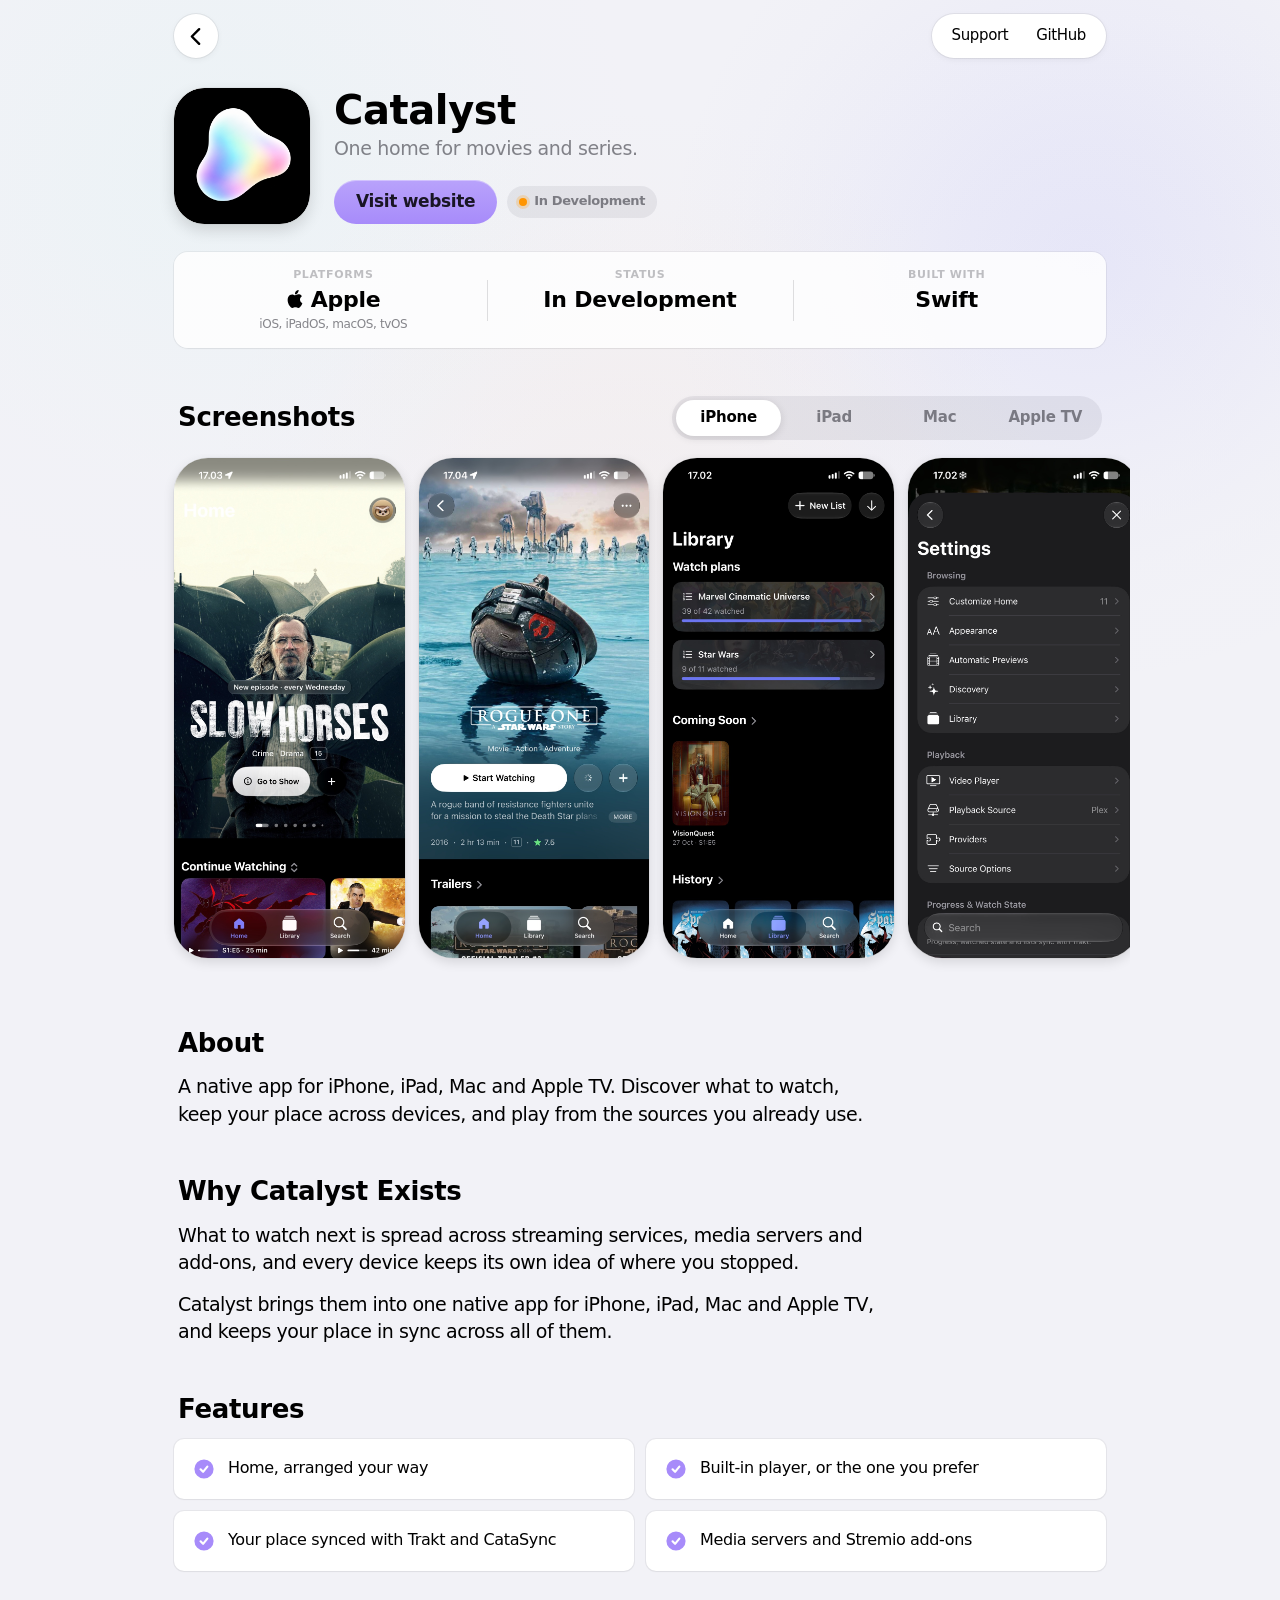
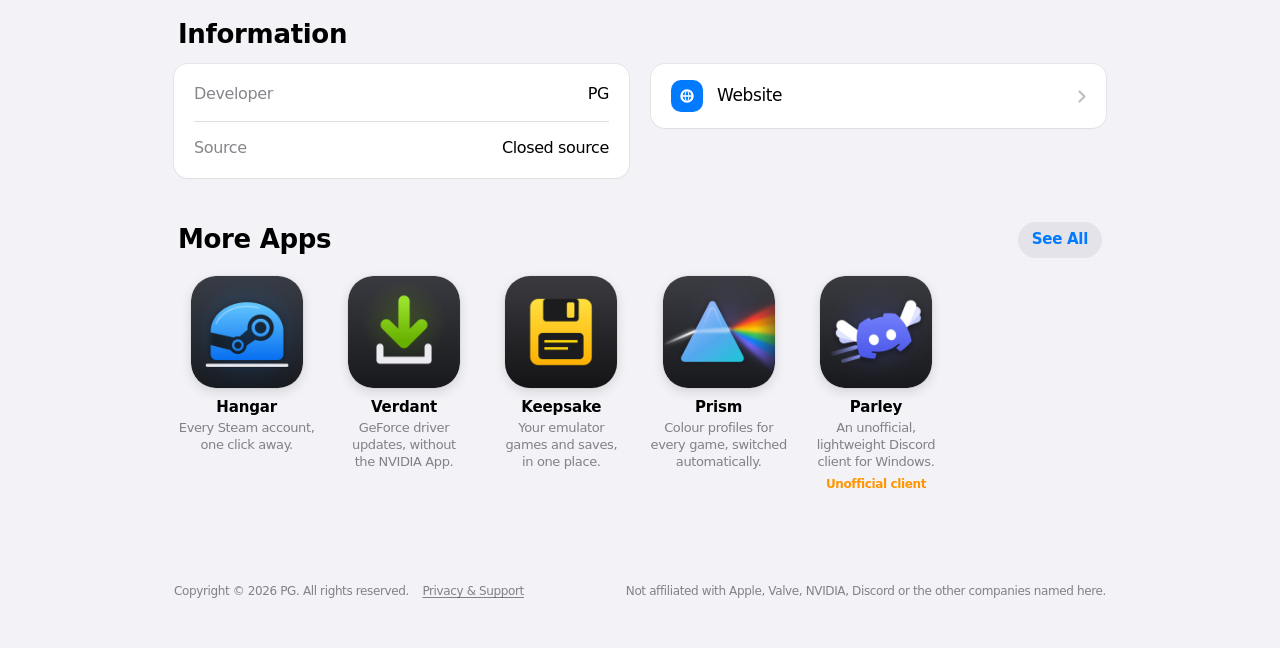
==== catalyst/index.html @ 728e0674 "Build pages" ====
<!doctype html>
<html lang="en">
<head>
  <meta charset="utf-8">
  <meta name="viewport" content="width=device-width, initial-scale=1, viewport-fit=cover">
  <title>Catalyst — One home for movies and series</title>
  <meta name="description" content="A native app for iPhone, iPad, Mac and Apple TV. Discover what to watch, keep your place across devices, and play from the sources you already use.">
  <link rel="canonical" href="https://lilpatter.github.io/catalyst/">
  <meta property="og:type" content="website">
  <meta property="og:site_name" content="PG">
  <meta property="og:title" content="Catalyst — One home for movies and series">
  <meta property="og:description" content="A native app for iPhone, iPad, Mac and Apple TV. Discover what to watch, keep your place across devices, and play from the sources you already use.">
  <meta property="og:image" content="https://lilpatter.github.io/assets/og/catalyst.png">
  <meta property="og:image:width" content="1200">
  <meta property="og:image:height" content="630">
  <meta property="og:image:alt" content="Catalyst — One home for movies and series">
  <meta property="og:url" content="https://lilpatter.github.io/catalyst/">
  <meta name="twitter:card" content="summary_large_image">
  <script type="application/ld+json">{"@context":"https://schema.org","@type":"SoftwareApplication","name":"Catalyst","description":"A native app for iPhone, iPad, Mac and Apple TV. Discover what to watch, keep your place across devices, and play from the sources you already use.","url":"https://lilpatter.github.io/catalyst/","image":"https://lilpatter.github.io/assets/icons/catalyst.png","operatingSystem":"iOS, iPadOS, macOS, tvOS","applicationCategory":"UtilitiesApplication","author":{"@type":"Person","name":"PG","url":"https://lilpatter.github.io"}}</script>
  <meta name="theme-color" content="#f2f2f7" media="(prefers-color-scheme: light)">
  <meta name="theme-color" content="#000000" media="(prefers-color-scheme: dark)">
  <link rel="icon" href="/assets/icons/catalyst.png">
  <link rel="apple-touch-icon" href="/assets/icons/catalyst.png">
  <link rel="stylesheet" href="/styles.css?v=ba872f7908">
  <script src="/app.js?v=3850e946c0" defer></script>
</head>
<body>
  <header class="bar" id="bar">
    <div class="wrap bar-inner">
      <a class="circle glass" href="/" aria-label="Back to Apps"><svg viewBox="0 0 12 20" aria-hidden="true"><path d="M10 2 2 10l8 8"/></svg></a>
      <span class="bar-title glass" aria-hidden="true">
        <img class="app-icon" src="/assets/icons/catalyst.png" alt="" width="32" height="32">Catalyst
      </span>
      <nav class="bar-links glass" aria-label="Sections">
        <a href="/privacy/#support">Support</a>
        <a href="https://github.com/lilpatter">GitHub</a>
      </nav>
    </div>
  </header>
  <main id="top">
    <div class="wash" style="--art:url('/assets/icons/catalyst.png')" aria-hidden="true"><i></i><i></i><i></i></div>
    <article class="wrap app-page" aria-labelledby="app-title" style="--accent:#a78bfa; --on-accent:rgba(0, 0, 0, 0.86)">
      <header class="app-hero">
        <div class="tilt" data-tilt>
          <div class="tilt-inner">
            <img class="app-icon" src="/assets/icons/catalyst.png" alt="Catalyst app icon" width="128" height="128">
            <span class="glare" aria-hidden="true"></span>
          </div>
        </div>
        <div>
          <h1 class="app-name" id="app-title" tabindex="-1">Catalyst</h1>
          <p class="app-subtitle">One home for movies and series.</p>
          <div class="header-actions">
            <a class="btn btn-filled" href="https://catalystapp.pages.dev/">Visit website</a>
            <span class="status" data-status="in-development">In Development</span>
          </div>
          
        </div>
      </header>

      <div class="facts">
        <div class="fact"><div class="fact-label">Platforms</div><div class="fact-value"><svg class="platform-glyph" viewBox="0 0 24 24" aria-hidden="true"><path d="M12.15 6.9c-.95 0-2.42-1.08-3.96-1.04-2.04.03-3.91 1.18-4.96 3.01-2.12 3.68-.55 9.1 1.52 12.09 1.01 1.45 2.21 3.09 3.79 3.04 1.52-.07 2.09-.99 3.94-.99 1.83 0 2.35.99 3.96.95 1.64-.03 2.68-1.48 3.68-2.95 1.16-1.69 1.64-3.33 1.66-3.42-.04-.01-3.18-1.22-3.22-4.86-.03-3.04 2.48-4.49 2.6-4.56-1.43-2.09-3.62-2.32-4.39-2.38-2-.16-3.68 1.09-4.62 1.09Zm3.38-3.07c.84-1.01 1.4-2.43 1.25-3.83-1.21.05-2.66.81-3.53 1.82-.78.9-1.45 2.34-1.27 3.71 1.34.1 2.71-.69 3.55-1.7"/></svg>Apple</div><div class="fact-note">iOS, iPadOS, macOS, tvOS</div></div>
        <div class="fact"><div class="fact-label">Status</div><div class="fact-value">In Development</div></div><div class="fact"><div class="fact-label">Built With</div><div class="fact-value">Swift</div></div>
      </div>

      <section class="app-section" aria-labelledby="shots-title">
        <div class="section-head">
          <h2 class="title-2" id="shots-title">Screenshots</h2>
          <div class="segmented device-tabs" role="tablist" aria-label="Device">
          <span class="segmented-thumb" style="width:calc((100% - 8px) / 4)"></span>
          <button type="button" role="tab" id="tab-iphone" aria-controls="shots-iphone" aria-selected="true" aria-checked="true">iPhone</button>
          <button type="button" role="tab" id="tab-ipad" aria-controls="shots-ipad" aria-selected="false" aria-checked="false">iPad</button>
          <button type="button" role="tab" id="tab-mac" aria-controls="shots-mac" aria-selected="false" aria-checked="false">Mac</button>
          <button type="button" role="tab" id="tab-apple-tv" aria-controls="shots-apple-tv" aria-selected="false" aria-checked="false">Apple TV</button>
        </div>
        </div>
        
        <div class="shot-row" id="shots-iphone" data-device="iphone" role="tabpanel" aria-labelledby="tab-iphone"  tabindex="0">
          <figure class="shot"><img src="/assets/screens/catalyst/iphone-home.jpg" alt="Home on iPhone with Slow Horses in the hero, a new-episode badge, Go to Show, and Continue Watching above the tab bar." loading="lazy" decoding="async"></figure>
          <figure class="shot"><img src="/assets/screens/catalyst/iphone-detail.jpg" alt="The page for Rogue One: A Star Wars Story on iPhone, with Start Watching, genres, synopsis, runtime, rating and trailers." loading="lazy" decoding="async"></figure>
          <figure class="shot"><img src="/assets/screens/catalyst/iphone-library.jpg" alt="The Library on iPhone: watch plans for the Marvel Cinematic Universe and Star Wars, Coming Soon and History." loading="lazy" decoding="async"></figure>
          <figure class="shot"><img src="/assets/screens/catalyst/iphone-settings.jpg" alt="Settings on iPhone: Customize Home, Appearance, Automatic Previews, Discovery and Library, Video Player, Playback Source and Providers." loading="lazy" decoding="async"></figure>
        </div>
        <div class="shot-row" id="shots-ipad" data-device="ipad" role="tabpanel" aria-labelledby="tab-ipad" hidden tabindex="0">
          <figure class="shot"><img src="/assets/screens/catalyst/ipad-home.jpg" alt="Catalyst on iPad showing Nosferatu (1922), with the profile in the native sidebar and shelves of classic films." loading="lazy" decoding="async"></figure>
          <figure class="shot"><img src="/assets/screens/catalyst/ipad-caligari.jpg" alt="Catalyst on iPad showing The Cabinet of Dr. Caligari (1920), with synopsis, playback controls, details and recommendations." loading="lazy" decoding="async"></figure>
        </div>
        <div class="shot-row" id="shots-mac" data-device="mac" role="tabpanel" aria-labelledby="tab-mac" hidden tabindex="0">
          <figure class="shot"><img src="/assets/screens/catalyst/mac-home.jpg" alt="Home on Mac with Slow Horses in the hero, the sidebar with Downloads, Watch plans, Movies, TV Shows and custom lists." loading="lazy" decoding="async"></figure>
          <figure class="shot"><img src="/assets/screens/catalyst/mac-detail.jpg" alt="The page for Project Hail Mary on Mac, with Rewatch, download and watched buttons, the cast, and a rating prompt." loading="lazy" decoding="async"></figure>
          <figure class="shot"><img src="/assets/screens/catalyst/mac-year.jpg" alt="Your year in film on Mac: hours watched, films, viewings, repeat viewings and TV episodes, with a month-by-month chart." loading="lazy" decoding="async"></figure>
        </div>
        <div class="shot-row" id="shots-apple-tv" data-device="apple-tv" role="tabpanel" aria-labelledby="tab-apple-tv" hidden tabindex="0">
          <figure class="shot"><img src="/assets/screens/catalyst/tv-home.jpg" alt="Home on Apple TV, scrolled to Continue Watching with resume progress, above the Streaming Services row." loading="lazy" decoding="async"></figure>
          <figure class="shot"><img src="/assets/screens/catalyst/tv-detail.jpg" alt="The page for Sinners (2025) on Apple TV, with genres, synopsis, runtime, rating, cast and a Start Watching button." loading="lazy" decoding="async"></figure>
          <figure class="shot"><img src="/assets/screens/catalyst/tv-library.jpg" alt="The Library on Apple TV: Marvel Cinematic Universe and Star Wars watch plans, Coming Soon and History." loading="lazy" decoding="async"></figure>
        </div>
        
      </section>

      <section class="app-section" aria-labelledby="about-title">
        <h2 class="title-2" id="about-title">About</h2>
        <p class="app-desc">A native app for iPhone, iPad, Mac and Apple TV. Discover what to watch, keep your place across devices, and play from the sources you already use.</p>
      </section>

      <section class="app-section" aria-labelledby="story-title">
        <h2 class="title-2" id="story-title">Why Catalyst Exists</h2>
        <p class="app-desc">What to watch next is spread across streaming services, media servers and add-ons, and every device keeps its own idea of where you stopped.</p>
        <p class="app-desc app-story">Catalyst brings them into one native app for iPhone, iPad, Mac and Apple TV, and keeps your place in sync across all of them.</p>
      </section>

      <section class="app-section" aria-labelledby="features-title">
        <h2 class="title-2" id="features-title">Features</h2>
        <ul class="feature-grid">
          <li class="feature">
            <svg class="check" viewBox="0 0 20 20" aria-hidden="true"><path d="M10 2a8 8 0 1 1 0 16 8 8 0 0 1 0-16Zm3.4 5.3a.9.9 0 0 0-1.3.1L9.2 11 7.8 9.6a.9.9 0 1 0-1.3 1.3l2.1 2.1a.9.9 0 0 0 1.3-.1l3.6-4.4a.9.9 0 0 0-.1-1.2Z"/></svg>
            <span>Home, arranged your way</span>
          </li>
          <li class="feature">
            <svg class="check" viewBox="0 0 20 20" aria-hidden="true"><path d="M10 2a8 8 0 1 1 0 16 8 8 0 0 1 0-16Zm3.4 5.3a.9.9 0 0 0-1.3.1L9.2 11 7.8 9.6a.9.9 0 1 0-1.3 1.3l2.1 2.1a.9.9 0 0 0 1.3-.1l3.6-4.4a.9.9 0 0 0-.1-1.2Z"/></svg>
            <span>Built-in player, or the one you prefer</span>
          </li>
          <li class="feature">
            <svg class="check" viewBox="0 0 20 20" aria-hidden="true"><path d="M10 2a8 8 0 1 1 0 16 8 8 0 0 1 0-16Zm3.4 5.3a.9.9 0 0 0-1.3.1L9.2 11 7.8 9.6a.9.9 0 1 0-1.3 1.3l2.1 2.1a.9.9 0 0 0 1.3-.1l3.6-4.4a.9.9 0 0 0-.1-1.2Z"/></svg>
            <span>Your place synced with Trakt and CataSync</span>
          </li>
          <li class="feature">
            <svg class="check" viewBox="0 0 20 20" aria-hidden="true"><path d="M10 2a8 8 0 1 1 0 16 8 8 0 0 1 0-16Zm3.4 5.3a.9.9 0 0 0-1.3.1L9.2 11 7.8 9.6a.9.9 0 1 0-1.3 1.3l2.1 2.1a.9.9 0 0 0 1.3-.1l3.6-4.4a.9.9 0 0 0-.1-1.2Z"/></svg>
            <span>Media servers and Stremio add-ons</span>
          </li>
        </ul>
      </section>

      <section class="app-section" aria-labelledby="info-title">
        <h2 class="title-2" id="info-title">Information</h2>
        <div class="info-columns">
          <div class="list">
          <div class="row info-row"><span class="row-body">Developer</span><span class="row-detail">PG</span></div>
          <div class="row info-row"><span class="row-body">Source</span><span class="row-detail">Closed source</span></div>
          </div>
          <div>
            <div class="list">
            <a class="row has-glyph" href="https://catalystapp.pages.dev/">
            <span class="glyph" style="--tint:var(--blue)"><svg viewBox="0 0 20 20" aria-hidden="true"><path d="M10 2.5a7.5 7.5 0 1 0 0 15 7.5 7.5 0 0 0 0-15Zm4.9 6.7h-2.3a12 12 0 0 0-1-4.4 5.9 5.9 0 0 1 3.3 4.4ZM10 4.2c.6.8 1.3 2.5 1.5 5H8.5c.2-2.5.9-4.2 1.5-5ZM8.4 4.8a12 12 0 0 0-1 4.4H5.1a5.9 5.9 0 0 1 3.3-4.4ZM5.1 10.8h2.3c.1 1.7.5 3.2 1 4.4a5.9 5.9 0 0 1-3.3-4.4Zm4.9 5c-.6-.8-1.3-2.5-1.5-5h3c-.2 2.5-.9 4.2-1.5 5Zm1.6-.6c.5-1.2.9-2.7 1-4.4h2.3a5.9 5.9 0 0 1-3.3 4.4Z"/></svg></span>
            <span class="row-body row-title">Website</span>
            <span class="row-detail"></span>
            <svg class="chevron" viewBox="0 0 8 13" aria-hidden="true"><path d="M1.5 1.5 6.5 6.5 1.5 11.5"/></svg>
          </a>
            </div>
            
          </div>
        </div>
      </section>
    </article>

    <section class="section wrap" aria-labelledby="more-title">
      <div class="section-head">
        <h2 class="title-2" id="more-title">More Apps</h2>
        <a class="btn btn-plain" href="/">See All</a>
      </div>
      <ul class="app-grid">
        <li data-families="Windows">
          <a class="app-tile" href="/hangar/">
            <img class="app-icon" src="/assets/icons/hangar.png" alt="" width="112" height="112">
            <h3 class="tile-name">Hangar</h3>
            <span class="tile-tagline">Every Steam account, one click away.</span>
          </a>
        </li>
        <li data-families="Windows">
          <a class="app-tile" href="/verdant/">
            <img class="app-icon" src="/assets/icons/verdant.png" alt="" width="112" height="112">
            <h3 class="tile-name">Verdant</h3>
            <span class="tile-tagline">GeForce driver updates, without the NVIDIA App.</span>
          </a>
        </li>
        <li data-families="Windows">
          <a class="app-tile" href="/keepsake/">
            <img class="app-icon" src="/assets/icons/keepsake.png" alt="" width="112" height="112">
            <h3 class="tile-name">Keepsake</h3>
            <span class="tile-tagline">Your emulator games and saves, in one place.</span>
          </a>
        </li>
        <li data-families="Windows">
          <a class="app-tile" href="/prism/">
            <img class="app-icon" src="/assets/icons/prism.png" alt="" width="112" height="112">
            <h3 class="tile-name">Prism</h3>
            <span class="tile-tagline">Colour profiles for every game, switched automatically.</span>
          </a>
        </li>
        <li data-families="Windows">
          <a class="app-tile" href="/parley/">
            <img class="app-icon" src="/assets/icons/parley.png" alt="" width="112" height="112">
            <h3 class="tile-name">Parley</h3>
            <span class="tile-tagline">An unofficial, lightweight Discord client for Windows.</span><span class="tile-badge is-warn">Unofficial client</span>
          </a>
        </li>
      </ul>
    </section>
  </main>
  <dialog class="palette" id="palette" aria-label="Search">
    <div class="palette-field">
      <svg viewBox="0 0 20 20" aria-hidden="true"><path d="M8.5 3a5.5 5.5 0 0 1 4.4 8.8l3.6 3.7a.9.9 0 0 1-1.3 1.3l-3.7-3.6A5.5 5.5 0 1 1 8.5 3Zm0 1.8a3.7 3.7 0 1 0 0 7.4 3.7 3.7 0 0 0 0-7.4Z"/></svg>
      <input id="palette-input" type="search" placeholder="Search apps and actions" autocomplete="off" spellcheck="false" role="combobox" aria-expanded="true" aria-controls="palette-results">
      <kbd>esc</kbd>
    </div>
    <ul class="palette-results" id="palette-results" role="listbox"></ul>
  </dialog>
  <script type="application/json" id="apps-data">[{"id":"catalyst","name":"Catalyst","tagline":"One home for movies and series.","icon":"/assets/icons/catalyst.png","platforms":["iOS","iPadOS","macOS","tvOS"],"links":[{"label":"Visit website","url":"https://catalystapp.pages.dev/","kind":"website"}]},{"id":"hangar","name":"Hangar","tagline":"Every Steam account, one click away.","icon":"/assets/icons/hangar.png","platforms":["Windows"],"links":[{"label":"Download","url":"https://github.com/lilpatter/hangar/releases/latest","kind":"download"}]},{"id":"verdant","name":"Verdant","tagline":"GeForce driver updates, without the NVIDIA App.","icon":"/assets/icons/verdant.png","platforms":["Windows"],"links":[{"label":"Download","url":"https://github.com/lilpatter/verdant/releases/latest","kind":"download"}]},{"id":"keepsake","name":"Keepsake","tagline":"Your emulator games and saves, in one place.","icon":"/assets/icons/keepsake.png","platforms":["Windows"],"links":[{"label":"Download","url":"https://github.com/lilpatter/keepsake/releases/latest","kind":"download"}]},{"id":"prism","name":"Prism","tagline":"Colour profiles for every game, switched automatically.","icon":"/assets/icons/prism.png","platforms":["Windows"],"links":[{"label":"Download","url":"https://github.com/lilpatter/prism/releases/latest","kind":"download"}]},{"id":"parley","name":"Parley","tagline":"An unofficial, lightweight Discord client for Windows.","icon":"/assets/icons/parley.png","platforms":["Windows"],"links":[{"label":"Download","url":"https://github.com/lilpatter/parley/releases/latest","kind":"download"}]}]</script>
  <footer class="footer">
    <div class="wrap footer-inner">
      <span>Copyright © 2026 PG. All rights reserved. <a class="footer-link" href="/privacy/">Privacy &amp; Support</a></span>
      <span>Not affiliated with Apple, Valve, NVIDIA, Discord or the other companies named here.</span>
    </div>
  </footer>
</body>
</html>
---- styles.css ----
/* Takes its cues from Apple's platforms, to match the apps, but kept calm: solid surfaces,
   modest corners, hairline edges instead of soft shadows, and a still tint from the content.
   System colours, SF type scale and 44pt touch targets from the Human Interface Guidelines. */
:root {
  --bg: #f2f2f7;
  --cell: #ffffff;
  --cell-pressed: #ececf1;
  --label: #000000;
  --label-2: rgba(60, 60, 67, 0.62);
  --label-3: rgba(60, 60, 67, 0.32);
  --separator: rgba(60, 60, 67, 0.16);
  --fill: rgba(118, 118, 128, 0.12);
  --fill-2: rgba(120, 120, 128, 0.18);
  /* Glass: a translucent layer with a bright rim and soft depth */
  --glass-strong: rgba(255, 255, 255, 0.82);
  --glass-shadow: 0 0 0 1px rgba(0, 0, 0, 0.06), 0 2px 6px rgba(0, 0, 0, 0.05);
  --card-shadow: 0 0 0 1px rgba(0, 0, 0, 0.05), 0 1px 2px rgba(0, 0, 0, 0.04);
  --wash-opacity: 0.2;
  --blue: #007aff;
  --green: #34c759;
  --orange: #ff9500;
  --icon-border: rgba(0, 0, 0, 0.08);
  --font: -apple-system, BlinkMacSystemFont, "SF Pro Text", "SF Pro", system-ui, "Segoe UI Variable Text", "Segoe UI", "Helvetica Neue", Helvetica, Arial, sans-serif;
  --font-display: -apple-system, BlinkMacSystemFont, "SF Pro Display", "SF Pro", system-ui, "Segoe UI Variable Display", "Segoe UI", "Helvetica Neue", Helvetica, Arial, sans-serif;
  --content: 980px;
  --gutter: 24px;
  --r-card: 14px;       /* outer containers */
  --r-inner: 10px;      /* things nested inside a card */
  --ease: cubic-bezier(0.32, 0.72, 0, 1);
  --spring: cubic-bezier(0.34, 1.4, 0.64, 1);
  color-scheme: light;
}
@media (prefers-color-scheme: dark) {
  :root:not([data-theme="light"]) {
    --bg: #000000;
    --cell: #1c1c1e;
    --cell-pressed: #2c2c2e;
    --label: #ffffff;
    --label-2: rgba(235, 235, 245, 0.62);
    --label-3: rgba(235, 235, 245, 0.32);
    --separator: rgba(84, 84, 88, 0.5);
    --fill: rgba(118, 118, 128, 0.24);
    --fill-2: rgba(120, 120, 128, 0.34);
    --glass-strong: rgba(52, 52, 56, 0.78);
    --glass-shadow: 0 0 0 1px rgba(255, 255, 255, 0.08), 0 2px 8px rgba(0, 0, 0, 0.4);
    --card-shadow: 0 0 0 1px rgba(255, 255, 255, 0.06);
    --wash-opacity: 0.18;
    --blue: #0a84ff;
    --green: #30d158;
    --orange: #ff9f0a;
    --icon-border: rgba(255, 255, 255, 0.12);
    color-scheme: dark;
  }
}
:root[data-theme="dark"] {
  --bg: #000000;
  --cell: #1c1c1e;
  --cell-pressed: #2c2c2e;
  --label: #ffffff;
  --label-2: rgba(235, 235, 245, 0.62);
  --label-3: rgba(235, 235, 245, 0.32);
  --separator: rgba(84, 84, 88, 0.5);
  --fill: rgba(118, 118, 128, 0.24);
  --fill-2: rgba(120, 120, 128, 0.34);
  --glass-strong: rgba(52, 52, 56, 0.78);
  --glass-shadow: 0 0 0 1px rgba(255, 255, 255, 0.08), 0 2px 8px rgba(0, 0, 0, 0.4);
  --card-shadow: 0 0 0 1px rgba(255, 255, 255, 0.06);
  --wash-opacity: 0.18;
  --blue: #0a84ff;
  --green: #30d158;
  --orange: #ff9f0a;
  --icon-border: rgba(255, 255, 255, 0.12);
  color-scheme: dark;
}
@media (max-width: 600px) { :root { --gutter: 16px; --r-card: 12px; --r-inner: 9px; } }

*, ::before, ::after { box-sizing: border-box; }
html { -webkit-text-size-adjust: 100%; text-size-adjust: 100%; scroll-behavior: smooth; scroll-padding-top: 80px; }
body {
  margin: 0;
  background: var(--bg);
  color: var(--label);
  font-family: var(--font);
  font-size: 17px;
  line-height: 1.29;
  letter-spacing: -0.022em;
  -webkit-font-smoothing: antialiased;
  overflow-x: hidden;
}
a { color: var(--blue); text-decoration: none; }
img { display: block; max-width: 100%; height: auto; }
h1, h2, h3 { margin: 0; text-wrap: balance; }
:focus-visible { outline: 3px solid color-mix(in srgb, var(--blue) 55%, transparent); outline-offset: 3px; border-radius: 999px; }
.wrap { max-width: var(--content); margin: 0 auto; padding-left: var(--gutter); padding-right: var(--gutter); }
main { position: relative; isolation: isolate; }

/* Colour wash behind the top of the page, taken from the avatar or the app icon. */
/* Three soft blobs in colours read from the image (see app.js), held still and kept faint:
   a tint at the top of the page, not a moving backdrop competing with the screenshots.
   Without JavaScript the blurred image is shown instead. */
.wash {
  position: absolute; z-index: -1; inset: -160px 0 auto; height: 1040px; overflow: hidden; pointer-events: none;
  contain: strict;
}
.wash::before {
  content: ""; position: absolute; inset: -25%;
  background: var(--art) center / cover no-repeat;
  filter: blur(100px) saturate(1.5);
  opacity: var(--wash-opacity);
}
.wash.is-ready::before { display: none; }
.wash::after {
  content: ""; position: absolute; inset: 0;
  background: linear-gradient(to bottom,
    transparent 0%,
    color-mix(in srgb, var(--bg) 8%, transparent) 30%,
    color-mix(in srgb, var(--bg) 30%, transparent) 46%,
    color-mix(in srgb, var(--bg) 58%, transparent) 60%,
    color-mix(in srgb, var(--bg) 82%, transparent) 74%,
    color-mix(in srgb, var(--bg) 95%, transparent) 86%,
    var(--bg) 96%);
}
.wash i {
  display: none; position: absolute; width: max(66%, 520px); aspect-ratio: 1; border-radius: 50%;
  background: radial-gradient(closest-side,
    var(--c) 0%, color-mix(in srgb, var(--c) 72%, transparent) 30%,
    color-mix(in srgb, var(--c) 34%, transparent) 60%,
    color-mix(in srgb, var(--c) 10%, transparent) 82%, transparent 100%);
  opacity: var(--wash-opacity);
}
.wash.is-ready i { display: block; }
.wash i:nth-child(1) { --c: var(--c1); left: -16%; top: -14%; }
.wash i:nth-child(2) { --c: var(--c2); right: -18%; top: -6%; }
.wash i:nth-child(3) { --c: var(--c3); left: 16%; top: 20%; }

/* Floating controls: solid surfaces with a hairline edge, so they stay readable over screenshots */
.glass {
  background: var(--cell);
  box-shadow: var(--glass-shadow);
}

/* Floating navigation: controls hover over the content instead of sitting in a bar. */
.bar { position: sticky; top: 0; z-index: 30; padding-top: 12px; pointer-events: none; }
.bar-inner { position: relative; display: flex; align-items: center; gap: 10px; min-height: 48px; }
.bar a, .bar nav { pointer-events: auto; }
.pill {
  display: inline-flex; align-items: center; gap: 8px; height: 44px; padding: 0 16px 0 6px;
  border-radius: 999px; color: var(--label); font-size: 17px; font-weight: 600;
  transition: transform 0.35s var(--spring);
}
.pill:active, .circle:active { transform: scale(0.94); }
.pill img { width: 32px; height: 32px; border-radius: 50%; }
.circle { display: grid; place-items: center; width: 44px; height: 44px; border-radius: 50%; color: var(--label); transition: transform 0.35s var(--spring); }
.circle svg { width: 11px; height: 19px; fill: none; stroke: currentColor; stroke-width: 2.6; stroke-linecap: round; stroke-linejoin: round; transform: translateX(-1px); }
.bar-links { margin-left: auto; display: flex; align-items: center; height: 44px; padding: 0 6px; border-radius: 999px; }
.bar-links a { display: grid; place-items: center; height: 34px; padding: 0 14px; border-radius: 999px; color: var(--label); font-size: 15px; font-weight: 500; transition: background 0.2s; }
.bar-links a:hover { background: var(--fill); }
/* Title that settles into the middle once the page title scrolls away */
.bar-title {
  position: absolute; left: 50%; display: inline-flex; align-items: center; gap: 8px; height: 44px; padding: 0 16px 0 6px;
  border-radius: 999px; color: var(--label); font-size: 15px; font-weight: 600;
  opacity: 0; transform: translate(-50%, -6px) scale(0.96); transition: opacity 0.25s, transform 0.45s var(--spring);
  pointer-events: none;
}
.bar-title .app-icon { width: 32px; height: 32px; }
/* Controls that only appear once the page's own title has scrolled out of view.
   visibility keeps them out of the tab order while hidden. */
.bar .reveal {
  opacity: 0; visibility: hidden; transform: translateY(-8px) scale(0.94);
  transition: opacity 0.25s, transform 0.45s var(--spring), visibility 0s linear 0.25s;
}
.bar.is-scrolled .reveal { opacity: 1; visibility: visible; transform: none; transition-delay: 0s; }
.bar.is-scrolled .bar-title { opacity: 1; transform: translate(-50%, 0); }
@media (max-width: 520px) {

  .bar-title { display: none; }
}

/* Home: a centred hero floating on the colour wash */
.hero { display: flex; flex-direction: column; align-items: center; text-align: center; padding-top: 64px; padding-bottom: 12px; }
.avatar { flex: none; width: 128px; height: 128px; border-radius: 50%; box-shadow: 0 6px 18px rgba(0, 0, 0, 0.16); }
.hero-title { margin-top: 24px; font-family: var(--font-display); font-size: clamp(48px, 7vw, 68px); line-height: 1; font-weight: 800; letter-spacing: -0.025em; }
.hero-sub { margin: 12px 0 0; max-width: 40ch; font-size: clamp(17px, 2vw, 21px); line-height: 1.35; color: var(--label-2); text-wrap: balance; }
.hero-actions { display: flex; flex-wrap: wrap; justify-content: center; gap: 10px; margin-top: 26px; }
@media (max-width: 600px) {
  .hero { padding-top: 40px; }
  .avatar { width: 108px; height: 108px; }
}
.large-title { font-family: var(--font-display); font-size: 40px; line-height: 1.1; font-weight: 800; letter-spacing: -0.01em; }
.header-sub { margin: 6px 0 0; font-size: 19px; line-height: 1.32; color: var(--label-2); }
.header-actions { display: flex; flex-wrap: wrap; align-items: center; gap: 10px; margin-top: 18px; }
@media (max-width: 600px) { .large-title { font-size: 34px; } }

/* Facts: a floating card of key numbers */
.facts {
  display: grid; grid-auto-flow: column; grid-auto-columns: 1fr;
  margin-top: 28px; padding: 16px 6px; border-radius: var(--r-card);
}
.fact { padding: 0 12px; text-align: center; min-width: 0; position: relative; }
.fact + .fact::before { content: ""; position: absolute; left: 0; top: 18%; bottom: 18%; border-left: 0.5px solid var(--separator); }
.fact-label { font-size: 11px; font-weight: 600; letter-spacing: 0.06em; text-transform: uppercase; color: var(--label-3); }
.fact-value { margin-top: 4px; font-family: var(--font-display); font-size: 22px; font-weight: 700; color: var(--label); letter-spacing: -0.01em; white-space: nowrap; overflow: hidden; text-overflow: ellipsis; }
.fact-note { margin-top: 2px; font-size: 12px; color: var(--label-2); white-space: nowrap; overflow: hidden; text-overflow: ellipsis; }
@media (max-width: 600px) {
  .facts .fact:nth-child(n+4) { display: none; }
  .fact { padding: 0 6px; }
  .fact-value { font-size: 17px; line-height: 1.2; white-space: normal; text-wrap: balance; }
}

/* Buttons: capsules */
.btn {
  display: inline-flex; align-items: center; justify-content: center; gap: 7px;
  min-height: 44px; padding: 0 22px; border: 0; border-radius: 999px;
  font: inherit; font-size: 17px; font-weight: 600; letter-spacing: -0.02em; white-space: nowrap; cursor: pointer;
  transition: transform 0.35s var(--spring), filter 0.2s, background 0.2s;
}
.btn:active { transform: scale(0.95); }
.btn-filled {
  background: linear-gradient(180deg, color-mix(in srgb, var(--blue) 82%, #fff), var(--blue));
  color: #fff;
  box-shadow: inset 0 1px 0 rgba(255, 255, 255, 0.35);
}
.btn-filled:hover { filter: brightness(1.06); }
.btn-tinted { color: var(--label); }
.btn-tinted:hover { filter: brightness(1.04); }
.btn-plain { min-height: 36px; padding: 0 14px; background: var(--fill); color: var(--blue); font-size: 15px; }
.btn-plain:hover { background: var(--fill-2); }
.btn svg { width: 17px; height: 17px; fill: currentColor; }
.get { min-width: 72px; min-height: 32px; padding: 0 16px; background: var(--fill); color: var(--blue); font-size: 15px; font-weight: 700; }

/* Sections */
.section { padding-top: 44px; }
.section-head { display: flex; flex-wrap: wrap; align-items: center; justify-content: space-between; gap: 12px 20px; margin: 0 4px 14px; }
.title-2 { font-family: var(--font-display); font-size: 26px; line-height: 1.2; font-weight: 700; letter-spacing: -0.012em; }

/* Segmented control: a capsule with a floating thumb */
.segmented { position: relative; display: inline-grid; grid-auto-flow: column; grid-auto-columns: 1fr; padding: 4px; border-radius: 999px; background: var(--fill); }
.segmented-thumb {
  position: absolute; top: 4px; bottom: 4px; left: 4px; border-radius: 999px;
  background: var(--cell);
  box-shadow: 0 2px 8px rgba(0, 0, 0, 0.12);
  transition: transform 0.5s var(--spring);
}
.segmented button {
  position: relative; z-index: 1; min-width: 88px; min-height: 36px; padding: 0 16px;
  border: 0; background: none; color: var(--label-2);
  font: inherit; font-size: 15px; font-weight: 600; letter-spacing: -0.016em; cursor: pointer; transition: color 0.2s;
}
.segmented button[aria-checked="true"] { color: var(--label); }

/* Grouped lists: rounded cards that float on the background */
.list { margin: 0; padding: 6px; list-style: none; border-radius: var(--r-card); background: var(--cell); box-shadow: var(--card-shadow); }
.row { position: relative; display: flex; align-items: center; gap: 14px; min-height: 52px; padding: 10px 14px; border-radius: var(--r-inner); color: var(--label); transition: background 0.2s; }
a.row:hover { background: var(--fill); }
a.row:active { background: var(--cell-pressed); }
.row + .row::before, .list > li + li > .row::before { content: ""; position: absolute; top: -3px; right: 14px; left: var(--inset, 14px); border-top: 0.5px solid var(--separator); }
.list > li + li { margin-top: 6px; }
.row + .row { margin-top: 6px; }
.row-body { flex: 1; min-width: 0; }
.row-title { font-size: 17px; letter-spacing: -0.022em; }
.row-sub { margin-top: 2px; font-size: 15px; color: var(--label-2); letter-spacing: -0.016em; }
.row-detail { font-size: 15px; color: var(--label-2); }
.chevron { flex: none; width: 8px; height: 13px; fill: none; stroke: var(--label-3); stroke-width: 2.2; stroke-linecap: round; stroke-linejoin: round; }
.glyph { flex: none; width: 32px; height: 32px; display: grid; place-items: center; border-radius: 10px; background: var(--tint, var(--blue)); }
.glyph svg { width: 18px; height: 18px; fill: #fff; }
.row.has-glyph { --inset: 60px; }

/* App tiles: Home Screen icons, the icon and its name are the link */
.app-grid { margin: 0; padding: 0; list-style: none; display: grid; grid-template-columns: repeat(auto-fill, minmax(140px, 1fr)); gap: 28px 12px; }
.app-tile {
  display: flex; flex-direction: column; align-items: center; gap: 10px; padding: 4px 0;
  color: var(--label); text-align: center; -webkit-tap-highlight-color: transparent;
}
.app-tile .app-icon { width: 112px; height: 112px; transition: transform 0.55s var(--spring), box-shadow 0.4s; }
.tile-name { margin: 0; font-size: 15px; line-height: 1.2; font-weight: 600; letter-spacing: -0.01em; }
.tile-badge { margin-top: -6px; font-size: 12px; color: var(--label-2); }
.tile-tagline { margin-top: -6px; max-width: 17ch; font-size: 13px; line-height: 1.3; color: var(--label-2); text-wrap: balance; }
.tile-tagline + .tile-badge { margin-top: -4px; font-weight: 600; color: var(--accent, var(--blue)); }
.tile-badge.is-warn { color: var(--orange); }

/* Home: the line under "Apps", the principles and About */
.section-note { margin: 4px 0 0; font-size: 15px; line-height: 1.4; color: var(--label-2); }
.feature-title { display: block; margin-bottom: 4px; font-weight: 600; color: var(--label); }
#principles .feature { color: var(--label-2); font-size: 15px; }
.about-card { padding: 22px 24px; border-radius: var(--r-card); background: var(--cell); box-shadow: var(--card-shadow); font-size: 16px; line-height: 1.5; }
.about-card p { margin: 0 0 10px; max-width: 62ch; }
.about-actions { justify-content: flex-start; margin-top: 16px; }
.sr-only { position: absolute; width: 1px; height: 1px; overflow: hidden; clip-path: inset(50%); white-space: nowrap; }
@media (hover: hover) {
  .app-tile:hover .app-icon { transform: translateY(-3px) scale(1.03); box-shadow: 0 0 0 0.5px var(--icon-border), 0 6px 14px rgba(0, 0, 0, 0.14); }
}
.app-tile:active .app-icon { transform: scale(0.92); transition-duration: 0.18s; }
@media (max-width: 600px) {
  .app-grid { grid-template-columns: repeat(auto-fill, minmax(92px, 1fr)); gap: 22px 8px; }
  .app-tile .app-icon { width: 76px; height: 76px; }
  .tile-name { font-size: 13px; }
}

/* Home: one card per app, led by a real screenshot */
.app-grid.card-grid { grid-template-columns: repeat(auto-fill, minmax(280px, 1fr)); gap: 16px; }
.app-card {
  display: flex; flex-direction: column; height: 100%; overflow: hidden;
  border-radius: var(--r-card); background: var(--cell); box-shadow: var(--card-shadow);
  color: var(--label); -webkit-tap-highlight-color: transparent;
  transition: transform 0.45s var(--spring), box-shadow 0.4s;
}
.card-shot { position: relative; display: block; aspect-ratio: 16 / 10; overflow: hidden; background: var(--fill); }
.card-shot img { width: 100%; height: 100%; object-fit: cover; object-position: top left; transition: transform 0.6s var(--spring); }
.card-shot-empty {
  display: flex; align-items: center; justify-content: center; width: 100%; height: 100%;
  background: radial-gradient(circle at 50% 40%, color-mix(in srgb, var(--accent, var(--blue)) 38%, transparent), transparent 70%), var(--fill);
}
.card-shot-empty .app-icon { width: 96px; height: 96px; }
.card-body { display: flex; align-items: flex-start; gap: 14px; padding: 16px 18px 18px; }
.card-body > .app-icon { flex: none; width: 52px; height: 52px; }
.card-text { display: flex; flex-direction: column; gap: 3px; min-width: 0; }
.card-name { margin: 0; font-size: 18px; line-height: 1.2; font-weight: 700; letter-spacing: -0.01em; }
.card-tagline { font-size: 15px; line-height: 1.35; color: var(--label-2); }
.card-meta { display: flex; flex-wrap: wrap; align-items: center; gap: 4px 10px; margin-top: 6px; font-size: 13px; color: var(--label-2); }
.card-status { display: inline-flex; align-items: center; gap: 5px; font-weight: 600; color: var(--label); }
.card-status::before { content: ""; width: 7px; height: 7px; border-radius: 50%; background: var(--green, #34c759); }
.card-status.is-soon { color: var(--accent, var(--blue)); }
.card-status.is-soon::before { background: currentColor; }
/* A caveat every visitor should see before opening the app, such as "Unofficial client". */
.card-badge { padding: 1px 8px; border-radius: 999px; font-size: 12px; font-weight: 600; color: var(--orange); background: color-mix(in srgb, var(--orange) 14%, transparent); }
.grid-note { margin: 16px 4px 0; }

/* Home: "In the Works", one wide card per app still in development */
.upcoming-list { margin: 0; padding: 0; list-style: none; display: grid; gap: 16px; }
.upcoming-card { display: grid; grid-template-columns: minmax(0, 1.45fr) minmax(0, 1fr); }
.upcoming-card .card-shot { aspect-ratio: auto; min-height: 100%; }
.upcoming-card .card-shot img { position: absolute; inset: 0; }
.upcoming-card .card-body { flex-direction: column; gap: 14px; padding: 26px 26px 24px; }
.upcoming-card .card-body > .app-icon { width: 64px; height: 64px; }
.upcoming-card .card-text { gap: 6px; }
.upcoming-card .card-name { font-size: 24px; }
.upcoming-card .card-status { order: -1; font-size: 13px; }
.card-desc { margin-top: 4px; font-size: 15px; line-height: 1.45; color: var(--label-2); }
.card-more { display: inline-flex; align-items: center; gap: 6px; margin-top: 10px; font-size: 15px; font-weight: 600; color: var(--accent, var(--blue)); }
.card-more .chevron { width: 7px; height: 12px; fill: none; stroke: currentColor; stroke-width: 2; stroke-linecap: round; stroke-linejoin: round; }
@media (max-width: 760px) {
  .upcoming-card { display: flex; }
  .upcoming-card .card-shot { aspect-ratio: 16 / 10; min-height: 0; }
  .upcoming-card .card-body { padding: 18px 18px 20px; }
}
@media (hover: hover) {
  .app-card:hover { transform: translateY(-2px); box-shadow: 0 0 0 1px var(--separator), 0 6px 16px rgba(0, 0, 0, 0.08); }
  .app-card:hover .card-shot img { transform: scale(1.03); }
}
.app-card:active { transform: scale(0.98); transition-duration: 0.18s; }
@media (prefers-reduced-motion: reduce) {
  .app-card, .card-shot img { transition: none; }
  .app-card:hover, .app-card:hover .card-shot img { transform: none; }
}
@media (max-width: 600px) {
  .app-grid.card-grid { grid-template-columns: 1fr; gap: 14px; }
}
.app-row { --inset: 92px; padding-top: 12px; padding-bottom: 12px; }
.app-icon { flex: none; border-radius: 22.37%; box-shadow: 0 0 0 0.5px var(--icon-border), 0 4px 12px rgba(0, 0, 0, 0.12); background: var(--cell); }
.app-row .app-icon { width: 64px; height: 64px; }
.app-row .row-title { font-weight: 600; }
.app-row .row-meta { margin-top: 3px; font-size: 13px; color: var(--label-3); }
.app-row.compact { --inset: 76px; }
.app-row.compact .app-icon { width: 48px; height: 48px; }
#app-list > li[hidden] { display: none; }

/* App page, like a product page on the App Store */
.app-page { padding-top: 28px; }
.app-hero { display: flex; gap: 24px; align-items: center; }
.app-hero .app-icon { width: 136px; height: 136px; box-shadow: 0 0 0 0.5px var(--icon-border), 0 6px 16px rgba(0, 0, 0, 0.14); }
.app-name { font-family: var(--font-display); font-size: 40px; line-height: 1.1; font-weight: 800; letter-spacing: -0.01em; }
.app-subtitle { margin-top: 4px; font-size: 19px; color: var(--label-2); }
.status { display: inline-flex; align-items: center; gap: 7px; height: 32px; padding: 0 12px; border-radius: 999px; font-size: 13px; font-weight: 600; color: var(--label-2); }
.status::before { content: ""; width: 8px; height: 8px; border-radius: 50%; background: var(--dot, var(--label-3)); box-shadow: 0 0 0 3px color-mix(in srgb, var(--dot, transparent) 22%, transparent); }
.status[data-status="available"] { --dot: var(--green); }
.status[data-status="in-development"] { --dot: var(--orange); }
.status[data-status="beta"] { --dot: var(--blue); }
.app-desc { margin: 26px 4px 0; max-width: 700px; font-size: 19px; line-height: 1.45; letter-spacing: -0.026em; }
.app-columns { display: grid; grid-template-columns: repeat(2, minmax(0, 1fr)); gap: 24px; margin-top: 30px; align-items: start; }
.group-title { margin: 0 0 10px 18px; font-size: 13px; font-weight: 600; letter-spacing: 0.02em; color: var(--label-2); text-transform: uppercase; }
.group-note { margin: 10px 18px 0; font-size: 13px; color: var(--label-2); }
.check { flex: none; width: 24px; height: 24px; }
@media (max-width: 760px) { .app-columns { grid-template-columns: 1fr; } }
@media (max-width: 600px) {
  .app-page { padding-top: 12px; }
  .app-hero { align-items: flex-start; gap: 16px; }
  .app-hero .app-icon { width: 100px; height: 100px; }
  .app-name { font-size: 30px; }
  .app-subtitle { font-size: 17px; }
  .app-desc { font-size: 17px; }
}


.empty-state { padding-top: 96px; padding-bottom: 64px; text-align: center; }
.empty-state .header-actions { justify-content: center; }

.footer { margin-top: 64px; padding: 24px 0 48px; }
.footer-inner { display: flex; flex-wrap: wrap; justify-content: space-between; gap: 8px 20px; font-size: 12px; color: var(--label-2); }

@media (prefers-reduced-motion: reduce) {
  html { scroll-behavior: auto; }
  .btn, .pill, .circle, .segmented-thumb, .bar-title, .bar .reveal { transition: none; }
}

/* ---------- Page transitions ---------- */
/* Full page loads (no script, or opened in a new tab) still cross-fade where supported. */
@view-transition { navigation: auto; }
.bar { view-transition-name: bar; }
.app-hero .app-icon { view-transition-name: app-icon; }
::view-transition-group(app-icon) { animation-duration: 0.55s; animation-timing-function: var(--ease); }
::view-transition-old(root) { animation: vt-out 0.22s ease both; }
::view-transition-new(root) { animation: vt-in 0.34s ease both; }
/* Skeleton to content: a true cross-fade. Same duration and curve on both sides, so the two
   opacities always add up to one and the page never dims part-way through. */
html[data-transition="to-content"]::view-transition-old(root) { animation: vt-fade-out 0.3s ease both; }
html[data-transition="to-content"]::view-transition-new(root) { animation: vt-fade 0.3s ease both; }
@keyframes vt-out { to { opacity: 0; transform: scale(0.985); } }
@keyframes vt-in { from { opacity: 0; transform: translateY(10px); } }
@keyframes vt-fade { from { opacity: 0; } }
@keyframes vt-fade-out { to { opacity: 0; } }

/* Content rises in, one block after another */
main.is-entering :is(.hero > *, .section-head, .app-grid > li, .app-hero, .app-page > .facts, .app-section) {
  animation: rise 0.8s cubic-bezier(0.2, 0.8, 0.2, 1) both;
  animation-delay: calc(var(--i, 0) * 50ms);
}
@keyframes rise { from { opacity: 0; transform: translateY(18px) scale(0.985); } }
main h1:focus { outline: none; }

/* ---------- Skeletons ---------- */
:root { --sk: rgba(120, 120, 128, 0.12); --sk-hi: rgba(120, 120, 128, 0.24); }
@media (prefers-color-scheme: dark) { :root:not([data-theme="light"]) { --sk: rgba(120, 120, 128, 0.2); --sk-hi: rgba(160, 160, 168, 0.32); } }
:root[data-theme="dark"] { --sk: rgba(120, 120, 128, 0.2); --sk-hi: rgba(160, 160, 168, 0.32); }
.sk {
  display: block; flex: none; border-radius: 8px;
  background: linear-gradient(100deg, var(--sk) 30%, var(--sk-hi) 50%, var(--sk) 70%) 0 0 / 300% 100%;
  animation: shimmer 1.4s linear infinite;
}
@keyframes shimmer { from { background-position: 100% 0; } to { background-position: -50% 0; } }
.sk-line { height: 12px; margin: 7px 0; }
.sk-line.lg { height: 20px; }
.sk-line.c { margin-left: auto; margin-right: auto; }
.w20 { width: 20%; } .w30 { width: 30%; } .w40 { width: 40%; } .w50 { width: 50%; } .w60 { width: 60%; } .w70 { width: 70%; } .w90 { width: 90%; }
.sk-title { width: 45%; max-width: 260px; height: 40px; margin: 6px 0 10px; border-radius: 12px; }
.sk-title.sm { width: 120px; height: 31px; margin: 0; }
.sk-pill { width: 136px; height: 44px; border-radius: 999px; }
.sk-pill.sm { width: 76px; height: 32px; }
.sk-avatar { width: 128px; height: 128px; border-radius: 50%; }
.sk-app { width: 112px; height: 112px; border-radius: 22.37%; }
@media (max-width: 600px) { .sk-app { width: 76px; height: 76px; } }
/* The home skeleton takes the real hero's measurements, so nothing shifts when the content fades in. */
.hero .sk-title { width: 120px; height: clamp(48px, 7vw, 68px); margin: 24px auto 0; }
.hero .sk-line { height: calc(clamp(17px, 2vw, 21px) * 1.35 - 8px); margin: 16px auto 4px; }
.app-tile .sk-line { height: 14px; margin: 1px auto; }
.sk-icon { width: 136px; height: 136px; border-radius: 22.37%; }
.sk-dot { width: 24px; height: 24px; border-radius: 50%; }
.sk-glyph { width: 32px; height: 32px; border-radius: 10px; }
.sk-stack { flex: 1; min-width: 0; }
.sk-para { margin: 26px 4px 0; max-width: 700px; }
.skeleton .label { height: 10px; margin: 0 0 12px 18px; }
.skeleton .row { min-height: 52px; }
.skeleton .row .sk-line { flex: 1; margin: 0; }
@media (max-width: 600px) {
  .sk-avatar { width: 108px; height: 108px; }
  .sk-icon { width: 100px; height: 100px; }
  .sk-title { width: 70%; }
}

/* ---------- Tilting icon ---------- */
.tilt { position: relative; flex: none; perspective: 700px; }
.tilt-inner {
  position: relative; border-radius: 22.37%;
  transform: rotateX(var(--rx, 0deg)) rotateY(var(--ry, 0deg));
  transition: transform 0.8s var(--spring);
}
.tilt.is-active .tilt-inner { transition: transform 0.12s ease-out; }
.glare {
  position: absolute; inset: 0; border-radius: 22.37%; pointer-events: none;
  background: radial-gradient(circle at var(--gx, 50%) var(--gy, 20%), rgba(255, 255, 255, 0.6), rgba(255, 255, 255, 0) 58%);
  mix-blend-mode: overlay; opacity: 0; transition: opacity 0.4s;
}
.tilt.is-active .glare { opacity: 1; }

/* ---------- Search ---------- */
.bar-search { display: grid; place-items: center; width: 34px; height: 34px; border: 0; border-radius: 999px; background: none; color: var(--label); cursor: pointer; transition: background 0.2s; }
.bar-search:hover { background: var(--fill); }
.bar-search svg { width: 17px; height: 17px; fill: currentColor; }
@media (max-width: 520px) { .bar-links .hide-narrow { display: none; } }
kbd { font: 600 12px/1 var(--font); letter-spacing: 0; padding: 4px 7px; border-radius: 7px; background: var(--fill); color: var(--label-2); }
.btn .shortcut { margin-left: 4px; }
@media (pointer: coarse) { .shortcut { display: none; } }

.palette {
  width: min(560px, calc(100vw - 32px)); max-height: min(520px, 72vh);
  margin: 12vh auto auto; padding: 8px; border: 0; border-radius: 28px;
  background: var(--glass-strong); color: var(--label);
  -webkit-backdrop-filter: blur(30px) saturate(180%); backdrop-filter: blur(30px) saturate(180%);
  box-shadow: 0 30px 80px rgba(0, 0, 0, 0.35);
  overflow: hidden;
}
.palette[open] { display: flex; flex-direction: column; animation: pop 0.4s var(--spring) both; }
.palette::backdrop { background: rgba(0, 0, 0, 0.45); }
@keyframes pop { from { opacity: 0; transform: translateY(-8px) scale(0.96); } }
.palette-field { display: flex; align-items: center; gap: 10px; flex: none; height: 52px; padding: 0 12px 0 16px; border-radius: 20px; background: var(--fill); }
.palette-field svg { flex: none; width: 20px; height: 20px; fill: var(--label-2); }
.palette-field input { flex: 1; min-width: 0; border: 0; outline: 0; background: none; color: var(--label); font: inherit; font-size: 19px; }
.palette-field input::placeholder { color: var(--label-3); }
.palette-field input::-webkit-search-cancel-button { display: none; }
.palette-results { margin: 6px 0 0; padding: 0; list-style: none; overflow: auto; }
.palette-results [role="option"] { display: flex; align-items: center; gap: 12px; padding: 8px 10px; border-radius: 20px; cursor: pointer; }
.palette-results [aria-selected="true"] { background: color-mix(in srgb, var(--blue) 18%, transparent); }
.palette-results img { flex: none; width: 36px; height: 36px; }
.palette-results img.round { border-radius: 50%; }
.palette-results .app-icon { box-shadow: none; }
.pal-text { display: flex; flex-direction: column; min-width: 0; }
.pal-title { font-size: 16px; font-weight: 600; }
.pal-sub { font-size: 13px; color: var(--label-2); white-space: nowrap; overflow: hidden; text-overflow: ellipsis; }
.pal-ext { margin-left: auto; color: var(--label-3); }
.pal-empty { padding: 20px; text-align: center; color: var(--label-2); }

/* Reduce Motion: keep the changes, swap movement for dissolves (as Apple's guidelines suggest). */
@media (prefers-reduced-motion: reduce) {
  ::view-transition-group(app-icon) { animation: none; }
  ::view-transition-old(root), html[data-transition]::view-transition-old(root) { animation: vt-fade-out 0.25s ease both; }
  ::view-transition-new(root), html[data-transition]::view-transition-new(root) { animation: vt-fade 0.25s ease both; }
  main.is-entering :is(.hero > *, .section-head, .app-grid > li, .app-hero, .app-page > .facts, .app-section) { animation-name: vt-fade; animation-duration: 0.4s; }
  .app-tile .app-icon { transition: none; }
  .sk { background: var(--sk-hi); animation: pulse 1.6s ease-in-out infinite; }
  .palette[open] { animation: vt-fade 0.2s ease both; }
  .tilt-inner { transition: none; }
}
@keyframes pulse { 50% { opacity: 0.45; } }

/* App pages take their main button colour from the app's accent (set per page by build.mjs). */
.app-page .btn-filled {
  background: linear-gradient(180deg, color-mix(in srgb, var(--accent, var(--blue)) 80%, #fff), var(--accent, var(--blue)));
  color: var(--on-accent, #fff);
  box-shadow: inset 0 1px 0 rgba(255, 255, 255, 0.35);
}

/* Surfaces over the moving colours stay solid-ish: no backdrop blur to recompute every frame. */
.facts { background: color-mix(in srgb, var(--cell) 82%, transparent); box-shadow: var(--card-shadow); }
.status { background: var(--fill); }
.btn-soft { background: color-mix(in srgb, var(--cell) 72%, transparent); color: var(--label); box-shadow: var(--card-shadow); }
.btn-soft:hover { background: var(--cell); }

/* Ko-fi: the widget's colour and wiggling cup, in the site's capsule shape. */
.btn-kofi { background: #850a3e; color: #fff; box-shadow: inset 0 1px 0 rgba(255, 255, 255, 0.2), var(--card-shadow); }
.btn-kofi:hover { filter: brightness(1.12); }
.btn-kofi img { width: 22px; height: 18px; animation: kofi-wiggle 3s infinite; }
@keyframes kofi-wiggle {
  0%, 60% { transform: none; }
  75% { transform: scale(1.12); }
  80% { transform: scale(1.1); }
  84%, 92% { transform: rotate(-10deg) scale(1.1); }
  88%, 96% { transform: rotate(10deg) scale(1.1); }
  100% { transform: none; }
}
@media (prefers-reduced-motion: reduce) { .btn-kofi img { animation: none; } }

/* ---------- App page sections ---------- */
.app-section { margin-top: 48px; }
.app-section > .title-2 { margin: 0 4px 14px; }
.app-section .app-desc { margin: 0 4px; }

/* Screenshots: one swipeable row per device */
.device-tabs button { min-width: 74px; }
.shot-row {
  display: flex; gap: 14px; margin: 0 calc(var(--gutter) * -1); padding: 4px var(--gutter) 22px;
  overflow-x: auto; scroll-snap-type: x mandatory; scroll-padding: 0 var(--gutter);
  overscroll-behavior-x: contain; scrollbar-width: thin;
}
.shot-row[hidden] { display: none; }
.shot-row:focus-visible { outline-offset: -3px; border-radius: var(--r-card); }
.shot {
  flex: none; margin: 0; height: var(--shot-h, 320px); aspect-ratio: var(--shot-ar, auto);
  overflow: hidden; border-radius: var(--shot-r, 18px); scroll-snap-align: start;
  background: var(--cell); box-shadow: 0 0 0 0.5px var(--icon-border), 0 4px 12px rgba(0, 0, 0, 0.12);
}
.shot img { display: block; width: 100%; height: 100%; object-fit: cover; }
[data-device="iphone"] { --shot-h: 500px; --shot-ar: 900 / 1951; --shot-r: 34px; }
[data-device="ipad"] { --shot-h: 460px; --shot-ar: 3 / 4; --shot-r: 24px; }
[data-device="mac"] { --shot-h: 320px; --shot-ar: 1600 / 898; --shot-r: 14px; }
[data-device="apple-tv"] { --shot-h: 320px; --shot-ar: 16 / 9; --shot-r: 14px; }
[data-device="windows"] { --shot-h: 340px; --shot-ar: 16 / 10; --shot-r: 12px; }
@media (max-width: 600px) {
  [data-device="iphone"] { --shot-h: 420px; }
  [data-device="ipad"] { --shot-h: 380px; }
  [data-device="mac"], [data-device="apple-tv"], [data-device="windows"] { --shot-h: 190px; }
  .device-tabs button { min-width: 0; padding: 0 12px; }
}

/* Features: a grid of short points */
.feature-grid { margin: 0; padding: 0; list-style: none; display: grid; grid-template-columns: repeat(2, minmax(0, 1fr)); gap: 12px; }
.feature { display: flex; align-items: flex-start; gap: 12px; padding: 18px; border-radius: var(--r-inner); background: var(--cell); box-shadow: var(--card-shadow); font-size: 16px; line-height: 1.35; }
.feature .check { flex: none; width: 24px; height: 24px; fill: var(--accent, var(--blue)); }

/* Information and links */
.info-columns { display: grid; grid-template-columns: repeat(2, minmax(0, 1fr)); gap: 22px; align-items: start; }
.info-row { min-height: 48px; }
.info-row .row-body { color: var(--label-2); font-size: 16px; }
.info-row .row-detail { color: var(--label); font-size: 16px; text-align: right; }
@media (max-width: 760px) {
  .feature-grid, .info-columns { grid-template-columns: 1fr; }
}

/* Windows-only apps: say so on the tile, under the Download button and under the screenshots */
.tile-platform { display: inline-flex; align-items: center; gap: 4px; }
.tile-platform svg { width: 11px; height: 11px; fill: currentColor; }
.shots-note { margin: 10px 2px 0; font-size: 13px; color: var(--label-2); }
.fact-value .platform-glyph { width: 0.82em; height: 0.82em; margin-right: 0.3em; vertical-align: -0.06em; fill: currentColor; }

/* App pages: the story under About, "Under the Hood", the release history and a demo recording */
.app-section .app-story { margin-top: 14px; }
.engineering .feature { display: block; color: var(--label-2); font-size: 15px; line-height: 1.45; }
.release-list .row-body { display: flex; flex-direction: column; gap: 2px; }
.release-list .row-title { font-size: 16px; line-height: 1.3; }
.release-list .row-sub { font-size: 13px; }
.demo { margin: 0 0 16px; }
.demo video { display: block; width: 100%; max-height: 560px; border-radius: var(--r-card); background: #000; box-shadow: var(--card-shadow); }
.demo figcaption { margin: 8px 4px 0; font-size: 13px; color: var(--label-2); }

/* A risk to know before downloading, right under the Download button */
.callout { display: flex; gap: 12px; max-width: 560px; margin-top: 16px; padding: 14px 16px; border-radius: var(--r-inner); background: color-mix(in srgb, var(--orange) 12%, var(--cell)); box-shadow: 0 0 0 1px color-mix(in srgb, var(--orange) 35%, transparent); text-align: left; }
.callout svg { flex: none; width: 20px; height: 20px; margin-top: 1px; fill: var(--orange); }
.callout strong { display: block; font-size: 15px; }
.callout p { margin: 4px 0 6px; font-size: 14px; line-height: 1.45; color: var(--label-2); }
.callout a { font-size: 14px; font-weight: 600; color: var(--blue); }
.credit-list .row-body { display: flex; flex-direction: column; gap: 2px; }
.credit-by { font-weight: 400; color: var(--label-2); }

/* App pages: Privacy & Security */
.trust-grid { display: grid; grid-template-columns: repeat(2, minmax(0, 1fr)); gap: 12px; }
.trust-card { padding: 18px 20px; border-radius: var(--r-inner); background: var(--cell); box-shadow: var(--card-shadow); }
.trust-title { margin: 0 0 8px; font-size: 16px; font-weight: 600; }
.trust-list { margin: 0; padding-left: 18px; font-size: 15px; line-height: 1.45; color: var(--label-2); }
.trust-list li + li { margin-top: 6px; }
.trust-list strong { color: var(--label); font-weight: 600; }
.hash { margin: 12px 0 0; font-size: 13px; color: var(--label-2); }
.hash span { display: block; margin-bottom: 4px; }
.hash code, .code { display: block; padding: 8px 10px; border-radius: 8px; background: var(--fill); color: var(--label); font: 12.5px/1.5 ui-monospace, "Cascadia Mono", Consolas, monospace; word-break: break-all; }
.code { margin: 4px 0 12px; white-space: pre-wrap; }
.footer-link { margin-left: 10px; color: var(--label-2); text-decoration: underline; text-underline-offset: 2px; }
.footer-link:hover { color: var(--label); }
.doc-page { padding-top: 64px; }
.doc-page .app-desc { margin-top: 12px; }
.doc-page .row .app-icon { width: 40px; height: 40px; }
@media (max-width: 760px) { .trust-grid { grid-template-columns: 1fr; } }
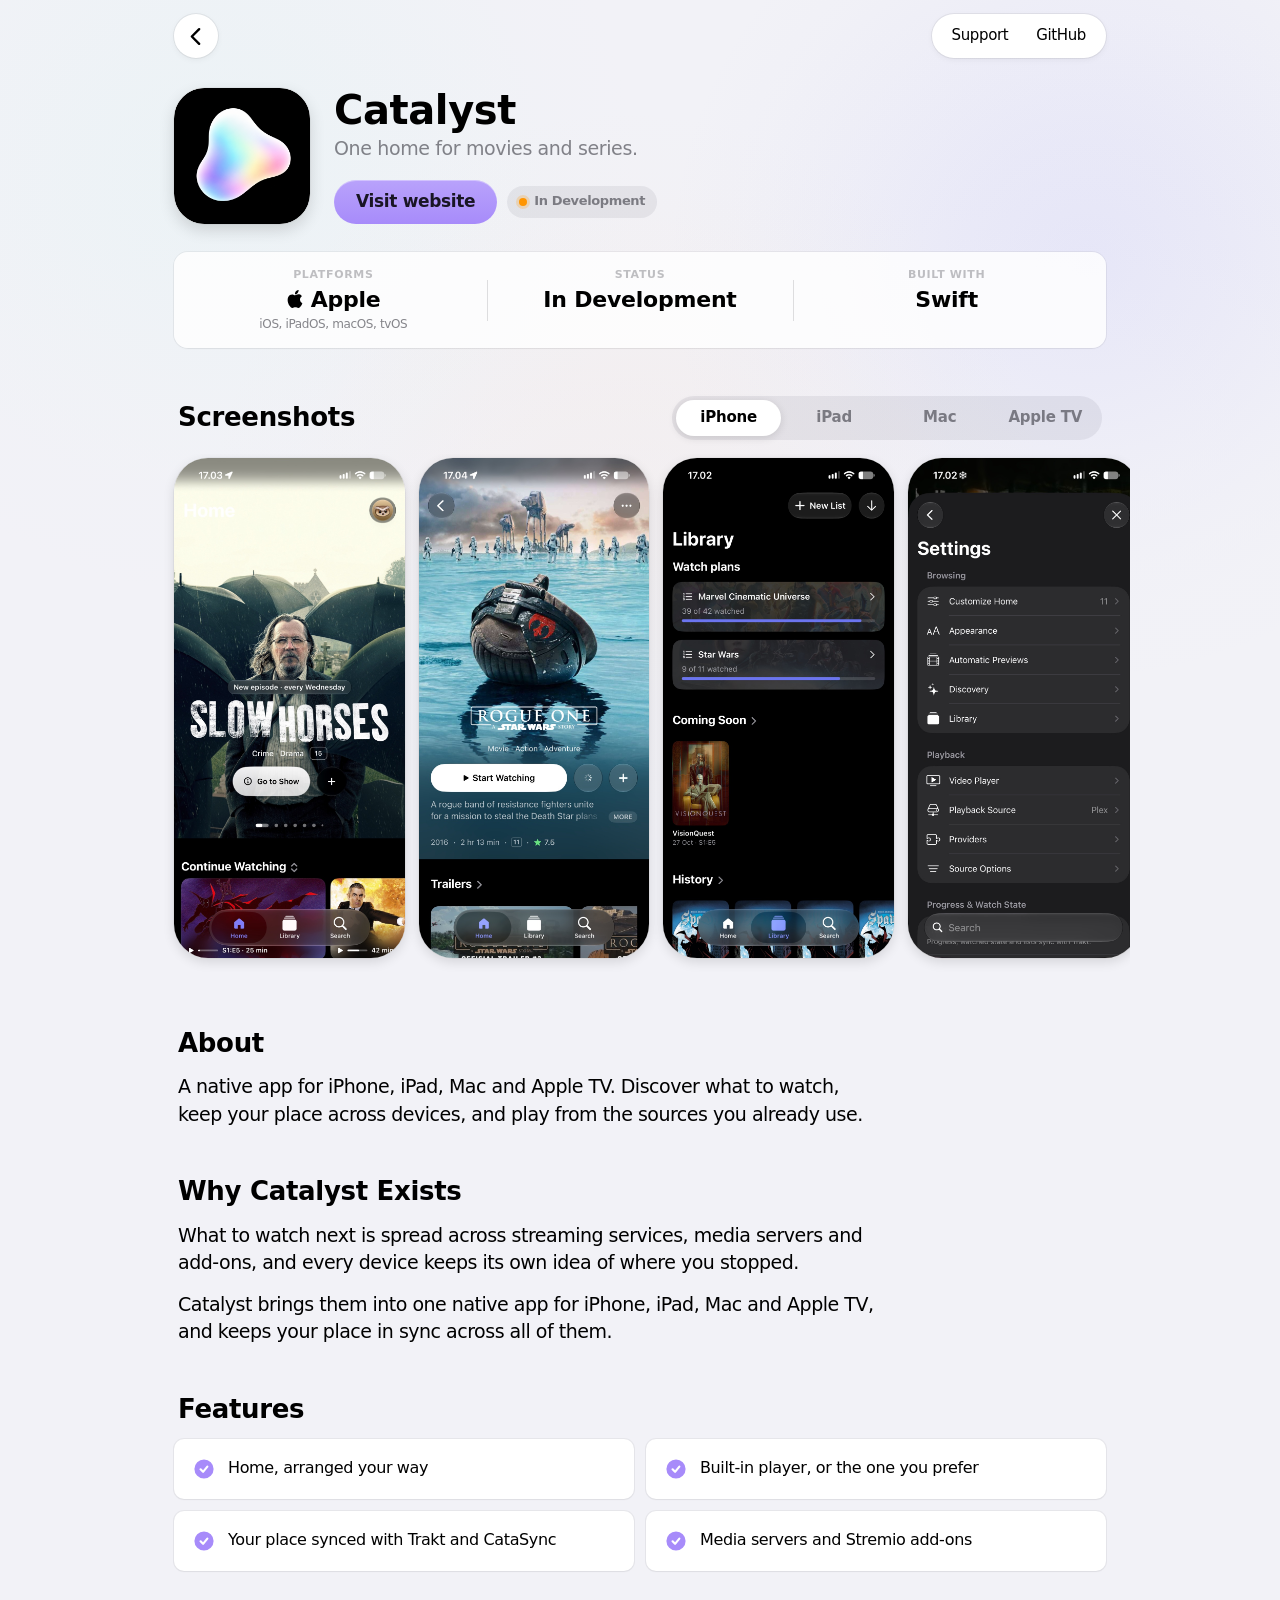
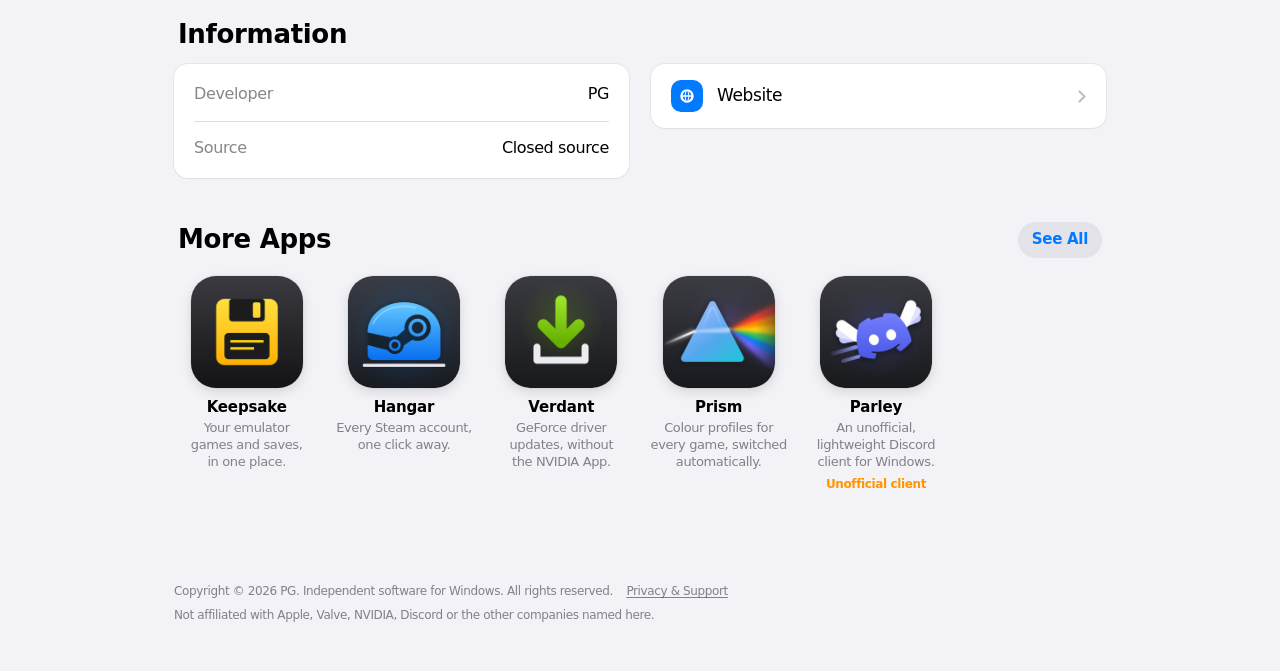
==== commit 318e1f14: "Clearer app pages, direct downloads and Keepsake 1.1 up front - Home: a hero that says what the apps" ====
--- a/catalyst/index.html
+++ b/catalyst/index.html
@@ -3,26 +3,26 @@
 <head>
   <meta charset="utf-8">
   <meta name="viewport" content="width=device-width, initial-scale=1, viewport-fit=cover">
-  <title>Catalyst — One home for movies and series</title>
+  <title>Catalyst — Movie &amp; TV App for iPhone, iPad, Mac and Apple TV</title>
   <meta name="description" content="A native app for iPhone, iPad, Mac and Apple TV. Discover what to watch, keep your place across devices, and play from the sources you already use.">
   <link rel="canonical" href="https://lilpatter.github.io/catalyst/">
   <meta property="og:type" content="website">
   <meta property="og:site_name" content="PG">
-  <meta property="og:title" content="Catalyst — One home for movies and series">
+  <meta property="og:title" content="Catalyst — Movie &amp; TV App for iPhone, iPad, Mac and Apple TV">
   <meta property="og:description" content="A native app for iPhone, iPad, Mac and Apple TV. Discover what to watch, keep your place across devices, and play from the sources you already use.">
   <meta property="og:image" content="https://lilpatter.github.io/assets/og/catalyst.png">
   <meta property="og:image:width" content="1200">
   <meta property="og:image:height" content="630">
-  <meta property="og:image:alt" content="Catalyst — One home for movies and series">
+  <meta property="og:image:alt" content="Catalyst — Movie &amp; TV App for iPhone, iPad, Mac and Apple TV">
   <meta property="og:url" content="https://lilpatter.github.io/catalyst/">
   <meta name="twitter:card" content="summary_large_image">
-  <script type="application/ld+json">{"@context":"https://schema.org","@type":"SoftwareApplication","name":"Catalyst","description":"A native app for iPhone, iPad, Mac and Apple TV. Discover what to watch, keep your place across devices, and play from the sources you already use.","url":"https://lilpatter.github.io/catalyst/","image":"https://lilpatter.github.io/assets/icons/catalyst.png","operatingSystem":"iOS, iPadOS, macOS, tvOS","applicationCategory":"UtilitiesApplication","author":{"@type":"Person","name":"PG","url":"https://lilpatter.github.io"}}</script>
+  <script type="application/ld+json">{"@context":"https://schema.org","@graph":[{"@type":"SoftwareApplication","name":"Catalyst","alternateName":"Movie & TV App for iPhone, iPad, Mac and Apple TV","description":"A native app for iPhone, iPad, Mac and Apple TV. Discover what to watch, keep your place across devices, and play from the sources you already use.","url":"https://lilpatter.github.io/catalyst/","image":"https://lilpatter.github.io/assets/icons/catalyst.png","operatingSystem":"iOS, iPadOS, macOS, tvOS","applicationCategory":"UtilitiesApplication","author":{"@type":"Organization","name":"PG","url":"https://lilpatter.github.io","sameAs":["https://github.com/lilpatter"]}}]}</script>
   <meta name="theme-color" content="#f2f2f7" media="(prefers-color-scheme: light)">
   <meta name="theme-color" content="#000000" media="(prefers-color-scheme: dark)">
   <link rel="icon" href="/assets/icons/catalyst.png">
   <link rel="apple-touch-icon" href="/assets/icons/catalyst.png">
-  <link rel="stylesheet" href="/styles.css?v=ba872f7908">
-  <script src="/app.js?v=3850e946c0" defer></script>
+  <link rel="stylesheet" href="/styles.css?v=042824c6dc">
+  <script src="/app.js?v=a3fde8c99a" defer></script>
 </head>
 <body>
   <header class="bar" id="bar">
@@ -55,6 +55,7 @@
             <span class="status" data-status="in-development">In Development</span>
           </div>
           
+          
         </div>
       </header>
 
@@ -160,6 +161,13 @@
       </div>
       <ul class="app-grid">
         <li data-families="Windows">
+          <a class="app-tile" href="/keepsake/">
+            <img class="app-icon" src="/assets/icons/keepsake.png" alt="" width="112" height="112">
+            <h3 class="tile-name">Keepsake</h3>
+            <span class="tile-tagline">Your emulator games and saves, in one place.</span>
+          </a>
+        </li>
+        <li data-families="Windows">
           <a class="app-tile" href="/hangar/">
             <img class="app-icon" src="/assets/icons/hangar.png" alt="" width="112" height="112">
             <h3 class="tile-name">Hangar</h3>
@@ -171,13 +179,6 @@
             <img class="app-icon" src="/assets/icons/verdant.png" alt="" width="112" height="112">
             <h3 class="tile-name">Verdant</h3>
             <span class="tile-tagline">GeForce driver updates, without the NVIDIA App.</span>
-          </a>
-        </li>
-        <li data-families="Windows">
-          <a class="app-tile" href="/keepsake/">
-            <img class="app-icon" src="/assets/icons/keepsake.png" alt="" width="112" height="112">
-            <h3 class="tile-name">Keepsake</h3>
-            <span class="tile-tagline">Your emulator games and saves, in one place.</span>
           </a>
         </li>
         <li data-families="Windows">
@@ -205,10 +206,10 @@
     </div>
     <ul class="palette-results" id="palette-results" role="listbox"></ul>
   </dialog>
-  <script type="application/json" id="apps-data">[{"id":"catalyst","name":"Catalyst","tagline":"One home for movies and series.","icon":"/assets/icons/catalyst.png","platforms":["iOS","iPadOS","macOS","tvOS"],"links":[{"label":"Visit website","url":"https://catalystapp.pages.dev/","kind":"website"}]},{"id":"hangar","name":"Hangar","tagline":"Every Steam account, one click away.","icon":"/assets/icons/hangar.png","platforms":["Windows"],"links":[{"label":"Download","url":"https://github.com/lilpatter/hangar/releases/latest","kind":"download"}]},{"id":"verdant","name":"Verdant","tagline":"GeForce driver updates, without the NVIDIA App.","icon":"/assets/icons/verdant.png","platforms":["Windows"],"links":[{"label":"Download","url":"https://github.com/lilpatter/verdant/releases/latest","kind":"download"}]},{"id":"keepsake","name":"Keepsake","tagline":"Your emulator games and saves, in one place.","icon":"/assets/icons/keepsake.png","platforms":["Windows"],"links":[{"label":"Download","url":"https://github.com/lilpatter/keepsake/releases/latest","kind":"download"}]},{"id":"prism","name":"Prism","tagline":"Colour profiles for every game, switched automatically.","icon":"/assets/icons/prism.png","platforms":["Windows"],"links":[{"label":"Download","url":"https://github.com/lilpatter/prism/releases/latest","kind":"download"}]},{"id":"parley","name":"Parley","tagline":"An unofficial, lightweight Discord client for Windows.","icon":"/assets/icons/parley.png","platforms":["Windows"],"links":[{"label":"Download","url":"https://github.com/lilpatter/parley/releases/latest","kind":"download"}]}]</script>
+  <script type="application/json" id="apps-data">[{"id":"keepsake","name":"Keepsake","tagline":"Your emulator games and saves, in one place.","icon":"/assets/icons/keepsake.png","platforms":["Windows"],"links":[{"label":"Download","url":"https://github.com/lilpatter/keepsake/releases/latest","kind":"download"}]},{"id":"catalyst","name":"Catalyst","tagline":"One home for movies and series.","icon":"/assets/icons/catalyst.png","platforms":["iOS","iPadOS","macOS","tvOS"],"links":[{"label":"Visit website","url":"https://catalystapp.pages.dev/","kind":"website"}]},{"id":"hangar","name":"Hangar","tagline":"Every Steam account, one click away.","icon":"/assets/icons/hangar.png","platforms":["Windows"],"links":[{"label":"Download","url":"https://github.com/lilpatter/hangar/releases/latest","kind":"download"}]},{"id":"verdant","name":"Verdant","tagline":"GeForce driver updates, without the NVIDIA App.","icon":"/assets/icons/verdant.png","platforms":["Windows"],"links":[{"label":"Download","url":"https://github.com/lilpatter/verdant/releases/latest","kind":"download"}]},{"id":"prism","name":"Prism","tagline":"Colour profiles for every game, switched automatically.","icon":"/assets/icons/prism.png","platforms":["Windows"],"links":[{"label":"Download","url":"https://github.com/lilpatter/prism/releases/latest","kind":"download"}]},{"id":"parley","name":"Parley","tagline":"An unofficial, lightweight Discord client for Windows.","icon":"/assets/icons/parley.png","platforms":["Windows"],"links":[{"label":"Download","url":"https://github.com/lilpatter/parley/releases/latest","kind":"download"}]}]</script>
   <footer class="footer">
     <div class="wrap footer-inner">
-      <span>Copyright © 2026 PG. All rights reserved. <a class="footer-link" href="/privacy/">Privacy &amp; Support</a></span>
+      <span>Copyright © 2026 PG. Independent software for Windows. All rights reserved. <a class="footer-link" href="/privacy/">Privacy &amp; Support</a></span>
       <span>Not affiliated with Apple, Valve, NVIDIA, Discord or the other companies named here.</span>
     </div>
   </footer>
--- a/styles.css
+++ b/styles.css
@@ -179,8 +179,9 @@
 /* Home: a centred hero floating on the colour wash */
 .hero { display: flex; flex-direction: column; align-items: center; text-align: center; padding-top: 64px; padding-bottom: 12px; }
 .avatar { flex: none; width: 128px; height: 128px; border-radius: 50%; box-shadow: 0 6px 18px rgba(0, 0, 0, 0.16); }
-.hero-title { margin-top: 24px; font-family: var(--font-display); font-size: clamp(48px, 7vw, 68px); line-height: 1; font-weight: 800; letter-spacing: -0.025em; }
-.hero-sub { margin: 12px 0 0; max-width: 40ch; font-size: clamp(17px, 2vw, 21px); line-height: 1.35; color: var(--label-2); text-wrap: balance; }
+.hero-eyebrow { margin: 20px 0 0; font-size: 15px; font-weight: 700; letter-spacing: 0.08em; text-transform: uppercase; color: var(--label-2); }
+.hero-title { margin-top: 8px; max-width: 16ch; font-family: var(--font-display); font-size: clamp(38px, 6.2vw, 62px); line-height: 1.04; font-weight: 800; letter-spacing: -0.025em; }
+.hero-sub { margin: 14px 0 0; max-width: 46ch; font-size: clamp(17px, 2vw, 21px); line-height: 1.35; color: var(--label-2); text-wrap: balance; }
 .hero-actions { display: flex; flex-wrap: wrap; justify-content: center; gap: 10px; margin-top: 26px; }
 @media (max-width: 600px) {
   .hero { padding-top: 40px; }
@@ -449,7 +450,7 @@
 .sk-app { width: 112px; height: 112px; border-radius: 22.37%; }
 @media (max-width: 600px) { .sk-app { width: 76px; height: 76px; } }
 /* The home skeleton takes the real hero's measurements, so nothing shifts when the content fades in. */
-.hero .sk-title { width: 120px; height: clamp(48px, 7vw, 68px); margin: 24px auto 0; }
+.hero .sk-title { width: min(560px, 86%); height: clamp(38px, 6.2vw, 62px); margin: 8px auto 0; }
 .hero .sk-line { height: calc(clamp(17px, 2vw, 21px) * 1.35 - 8px); margin: 16px auto 4px; }
 .app-tile .sk-line { height: 14px; margin: 1px auto; }
 .sk-icon { width: 136px; height: 136px; border-radius: 22.37%; }
@@ -646,3 +647,61 @@
 .doc-page .app-desc { margin-top: 12px; }
 .doc-page .row .app-icon { width: 40px; height: 40px; }
 @media (max-width: 760px) { .trust-grid { grid-template-columns: 1fr; } }
+
+/* ---------- Home: what the apps are, at a glance ---------- */
+.hero-chips { display: flex; flex-wrap: wrap; justify-content: center; gap: 8px; margin: 22px 0 0; padding: 0; list-style: none; }
+.hero-chips li { padding: 6px 12px; border-radius: 999px; background: color-mix(in srgb, var(--cell) 72%, transparent); box-shadow: var(--card-shadow); font-size: 14px; font-weight: 600; color: var(--label-2); }
+.section-lede { margin: -4px 4px 16px; font-size: 17px; line-height: 1.4; color: var(--label-2); }
+
+/* ---------- Spotlight: the app being announced glows in its accent colour ---------- */
+@keyframes spot-breathe {
+  50% { box-shadow: 0 0 0 1px color-mix(in srgb, var(--accent) 70%, transparent), 0 0 56px 4px color-mix(in srgb, var(--accent) 45%, transparent); }
+}
+/* Its card in the grid glows too, with a "New" flag on the screenshot. */
+.app-card.is-spotlight { box-shadow: 0 0 0 1px color-mix(in srgb, var(--accent) 55%, transparent), 0 0 24px color-mix(in srgb, var(--accent) 32%, transparent); animation: spot-breathe 3.6s ease-in-out infinite; }
+.card-flag { position: absolute; top: 12px; left: 12px; padding: 3px 10px; border-radius: 999px; background: var(--accent); color: rgba(0, 0, 0, 0.86); font-size: 12px; font-weight: 800; letter-spacing: 0.06em; text-transform: uppercase; box-shadow: 0 2px 10px rgba(0, 0, 0, 0.25); }
+@media (prefers-reduced-motion: reduce) {
+  .app-card.is-spotlight { animation: none; }
+}
+
+/* ---------- App pages: category, download details ---------- */
+.download-meta { margin: 10px 2px 0; font-size: 13px; color: var(--label-2); }
+.download-links { margin: 4px 2px 0; font-size: 13px; color: var(--label-3); }
+.download-links a { font-weight: 600; }
+.app-page .btn-filled svg { width: 18px; height: 18px; }
+
+/* ---------- App pages: feature, screenshot, explanation ---------- */
+.tour { margin: 0; padding: 0; list-style: none; display: grid; gap: 18px; }
+.tour-step { display: grid; grid-template-columns: minmax(0, 1.35fr) minmax(0, 1fr); align-items: center; gap: 28px; padding: 14px; border-radius: var(--r-card); background: var(--cell); box-shadow: var(--card-shadow); }
+.tour-step:nth-child(even) .tour-shot { order: 2; }
+.tour-shot { margin: 0; overflow: hidden; border-radius: var(--r-inner); aspect-ratio: 16 / 10; background: var(--fill); box-shadow: 0 0 0 0.5px var(--icon-border); }
+.tour-shot img { width: 100%; height: 100%; object-fit: cover; object-position: top left; }
+.tour-text { padding: 6px 10px; }
+.tour-title { font-family: var(--font-display); font-size: 22px; line-height: 1.2; font-weight: 700; letter-spacing: -0.01em; }
+.tour-text p { margin: 8px 0 0; font-size: 16px; line-height: 1.5; color: var(--label-2); }
+@media (max-width: 760px) {
+  .tour-step { grid-template-columns: 1fr; gap: 12px; }
+  .tour-step:nth-child(even) .tour-shot { order: 0; }
+  .tour-text { padding: 2px 4px 6px; }
+}
+
+/* ---------- App pages: what's supported ---------- */
+.table-scroll { overflow-x: auto; border-radius: var(--r-card); background: var(--cell); box-shadow: var(--card-shadow); }
+.support-table { width: 100%; min-width: 640px; border-collapse: collapse; font-size: 15px; line-height: 1.4; }
+.support-table th, .support-table td { padding: 12px 16px; text-align: left; vertical-align: top; }
+.support-table thead th { font-size: 12px; font-weight: 700; letter-spacing: 0.05em; text-transform: uppercase; color: var(--label-3); border-bottom: 0.5px solid var(--separator); }
+.support-table tbody tr + tr > * { border-top: 0.5px solid var(--separator); }
+.support-table tbody th { font-weight: 600; color: var(--label); }
+.support-table td { color: var(--label-2); }
+.support-table td:nth-child(3) { font: 13px/1.5 ui-monospace, "Cascadia Mono", Consolas, monospace; }
+
+/* ---------- App pages: questions and answers ---------- */
+.faq { position: relative; border-radius: var(--r-inner); }
+.faq + .faq::before { content: ""; position: absolute; top: -3px; left: 14px; right: 14px; border-top: 0.5px solid var(--separator); }
+.faq + .faq { margin-top: 6px; }
+.faq summary { display: flex; align-items: center; justify-content: space-between; gap: 14px; min-height: 52px; padding: 12px 14px; border-radius: var(--r-inner); font-size: 17px; font-weight: 600; cursor: pointer; list-style: none; transition: background 0.2s; }
+.faq summary::-webkit-details-marker { display: none; }
+.faq summary:hover { background: var(--fill); }
+.faq summary .chevron { transition: transform 0.3s var(--spring); }
+.faq[open] summary .chevron { transform: rotate(90deg); }
+.faq p { margin: 0; padding: 0 14px 14px; max-width: 72ch; font-size: 16px; line-height: 1.5; color: var(--label-2); }
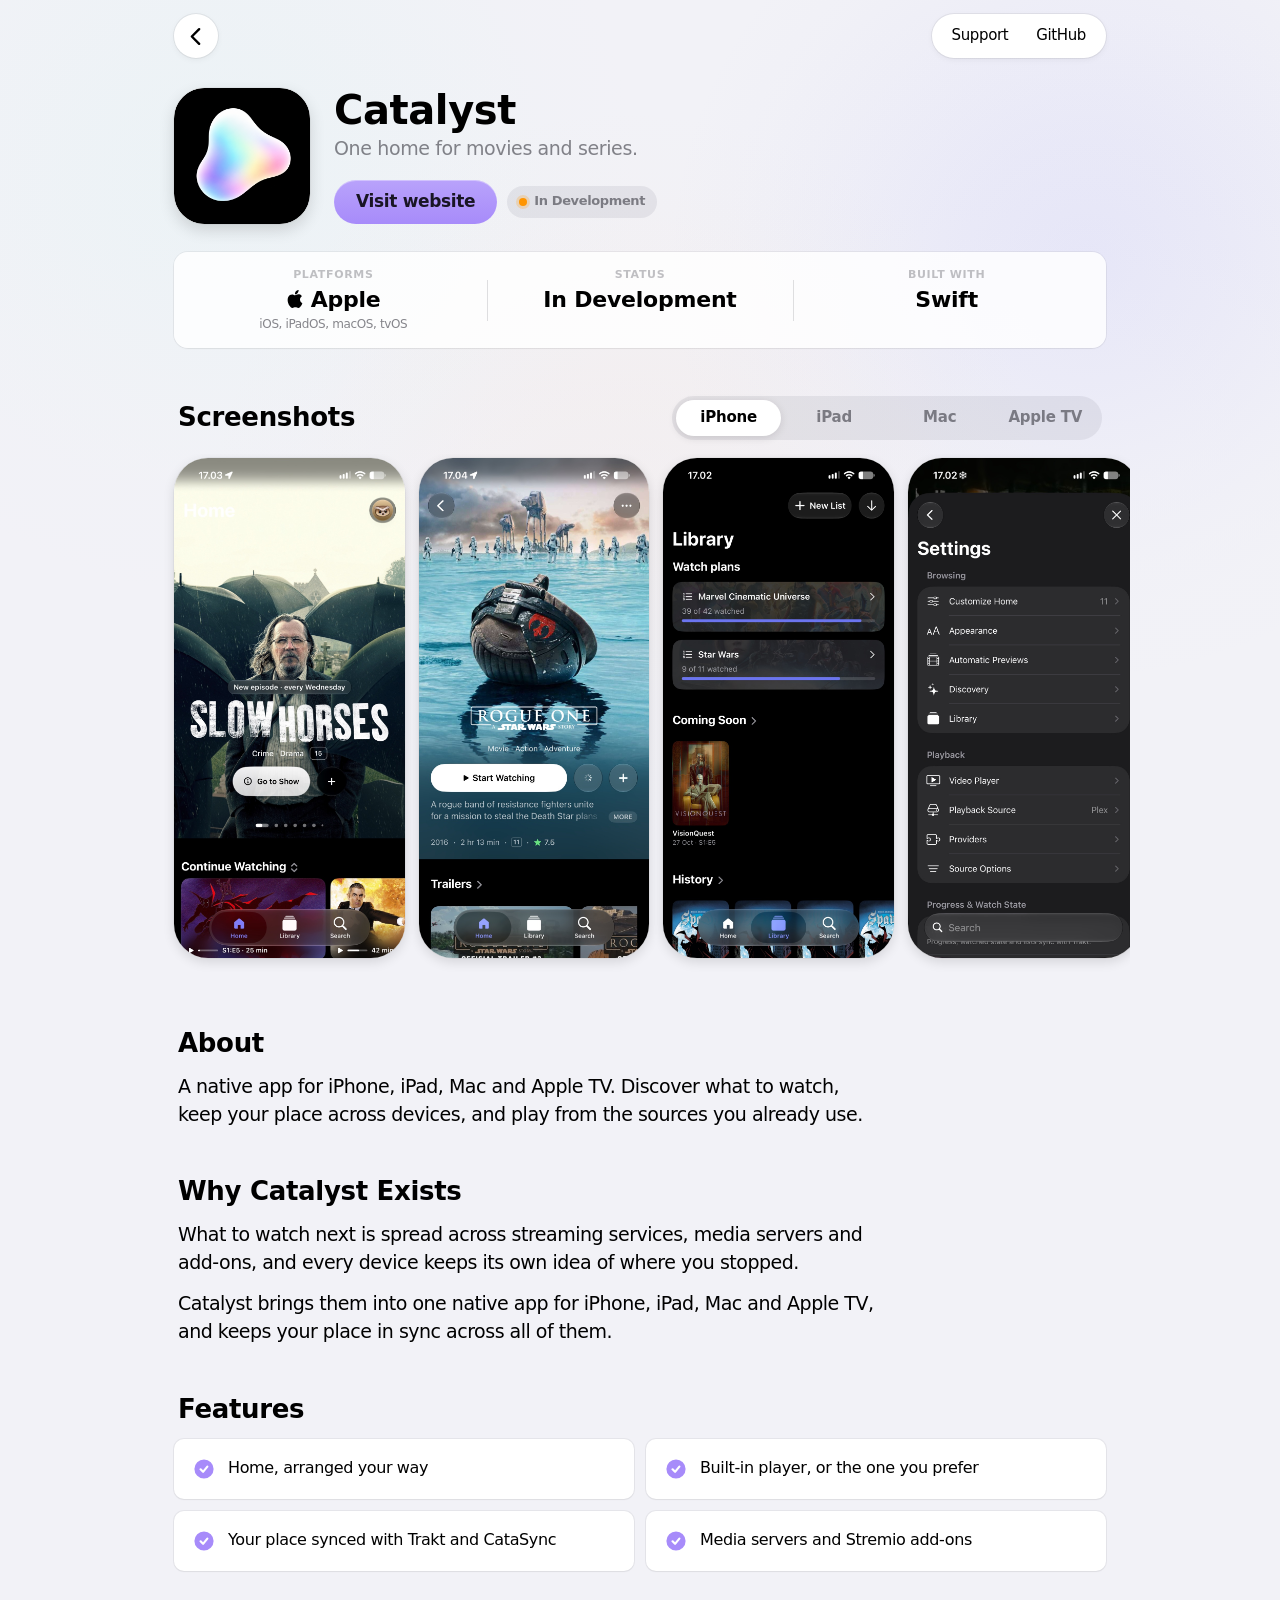
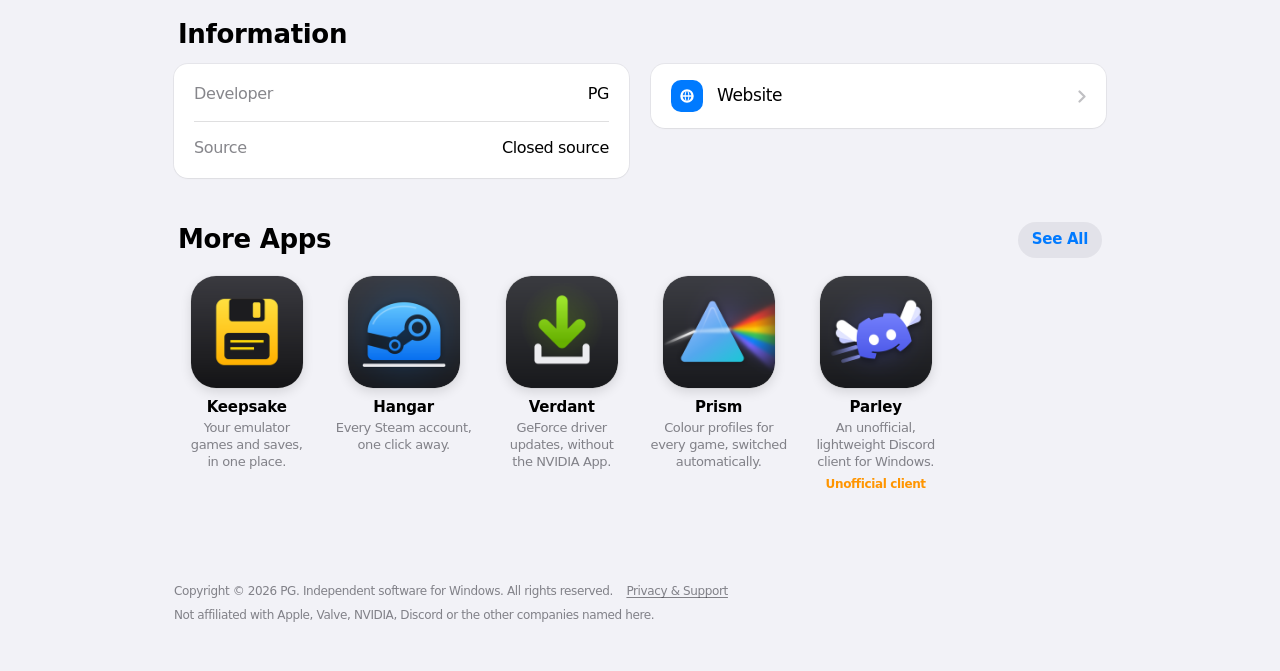
==== commit 374caf5e: "Build pages" ====
--- a/catalyst/index.html
+++ b/catalyst/index.html
@@ -21,8 +21,8 @@
   <meta name="theme-color" content="#000000" media="(prefers-color-scheme: dark)">
   <link rel="icon" href="/assets/icons/catalyst.png">
   <link rel="apple-touch-icon" href="/assets/icons/catalyst.png">
-  <link rel="stylesheet" href="/styles.css?v=042824c6dc">
-  <script src="/app.js?v=a3fde8c99a" defer></script>
+  <link rel="stylesheet" href="/styles.css?v=0fb8a899d9">
+  <script src="/app.js?v=5eb19279e3" defer></script>
 </head>
 <body>
   <header class="bar" id="bar">
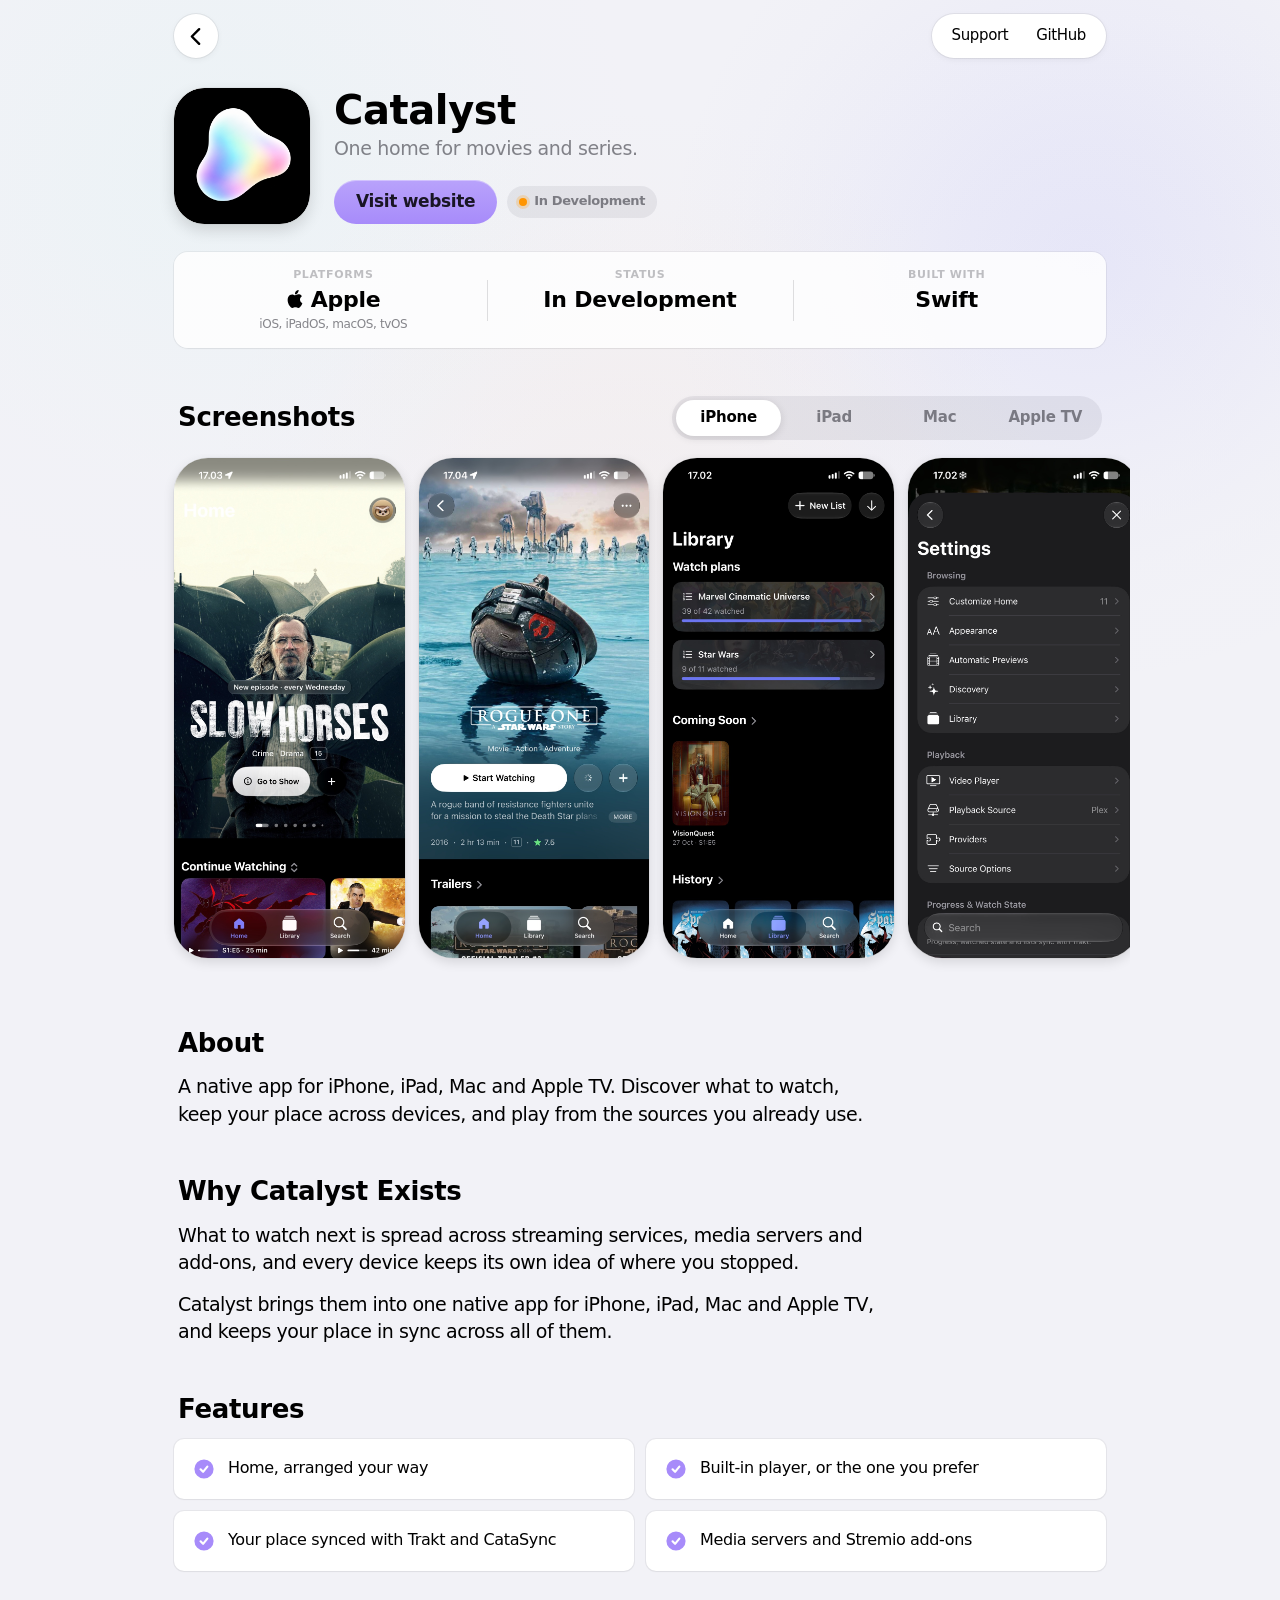
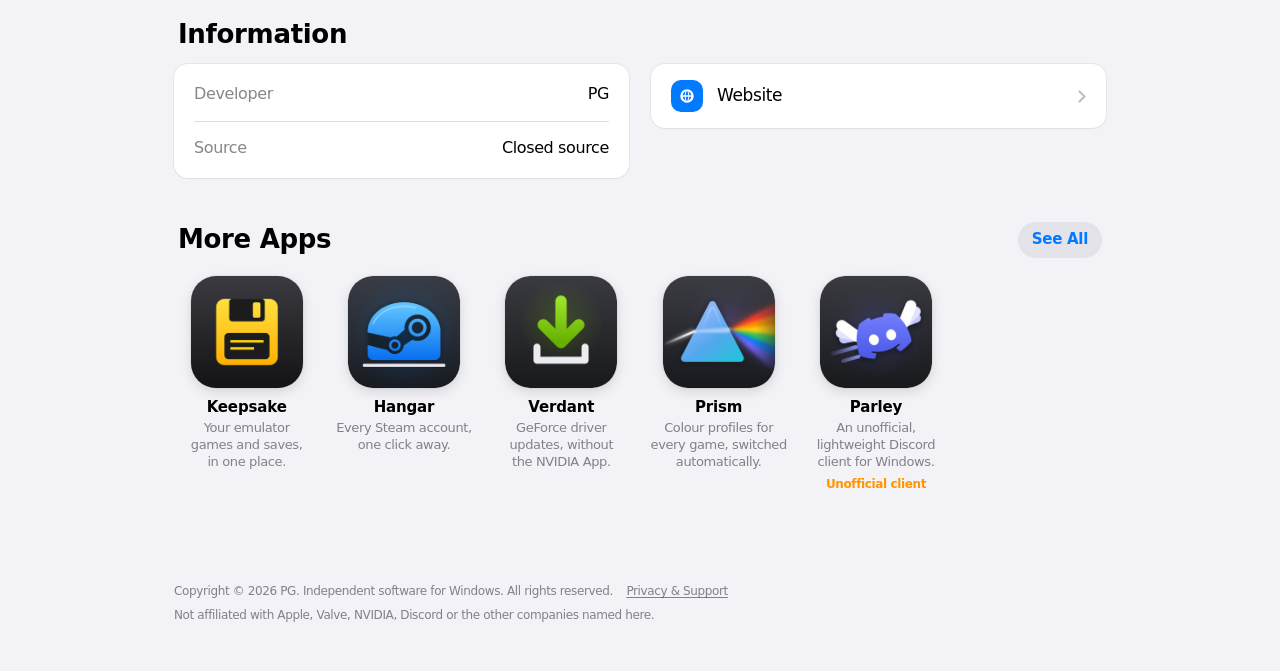
==== commit b2b2d1e3: "Remove the pills under the home hero" ====
--- a/catalyst/index.html
+++ b/catalyst/index.html
@@ -21,8 +21,8 @@
   <meta name="theme-color" content="#000000" media="(prefers-color-scheme: dark)">
   <link rel="icon" href="/assets/icons/catalyst.png">
   <link rel="apple-touch-icon" href="/assets/icons/catalyst.png">
-  <link rel="stylesheet" href="/styles.css?v=0fb8a899d9">
-  <script src="/app.js?v=5eb19279e3" defer></script>
+  <link rel="stylesheet" href="/styles.css?v=d8c9cda5ba">
+  <script src="/app.js?v=a3fde8c99a" defer></script>
 </head>
 <body>
   <header class="bar" id="bar">
--- a/styles.css
+++ b/styles.css
@@ -649,8 +649,6 @@
 @media (max-width: 760px) { .trust-grid { grid-template-columns: 1fr; } }
 
 /* ---------- Home: what the apps are, at a glance ---------- */
-.hero-chips { display: flex; flex-wrap: wrap; justify-content: center; gap: 8px; margin: 22px 0 0; padding: 0; list-style: none; }
-.hero-chips li { padding: 6px 12px; border-radius: 999px; background: color-mix(in srgb, var(--cell) 72%, transparent); box-shadow: var(--card-shadow); font-size: 14px; font-weight: 600; color: var(--label-2); }
 .section-lede { margin: -4px 4px 16px; font-size: 17px; line-height: 1.4; color: var(--label-2); }
 
 /* ---------- Spotlight: the app being announced glows in its accent colour ---------- */
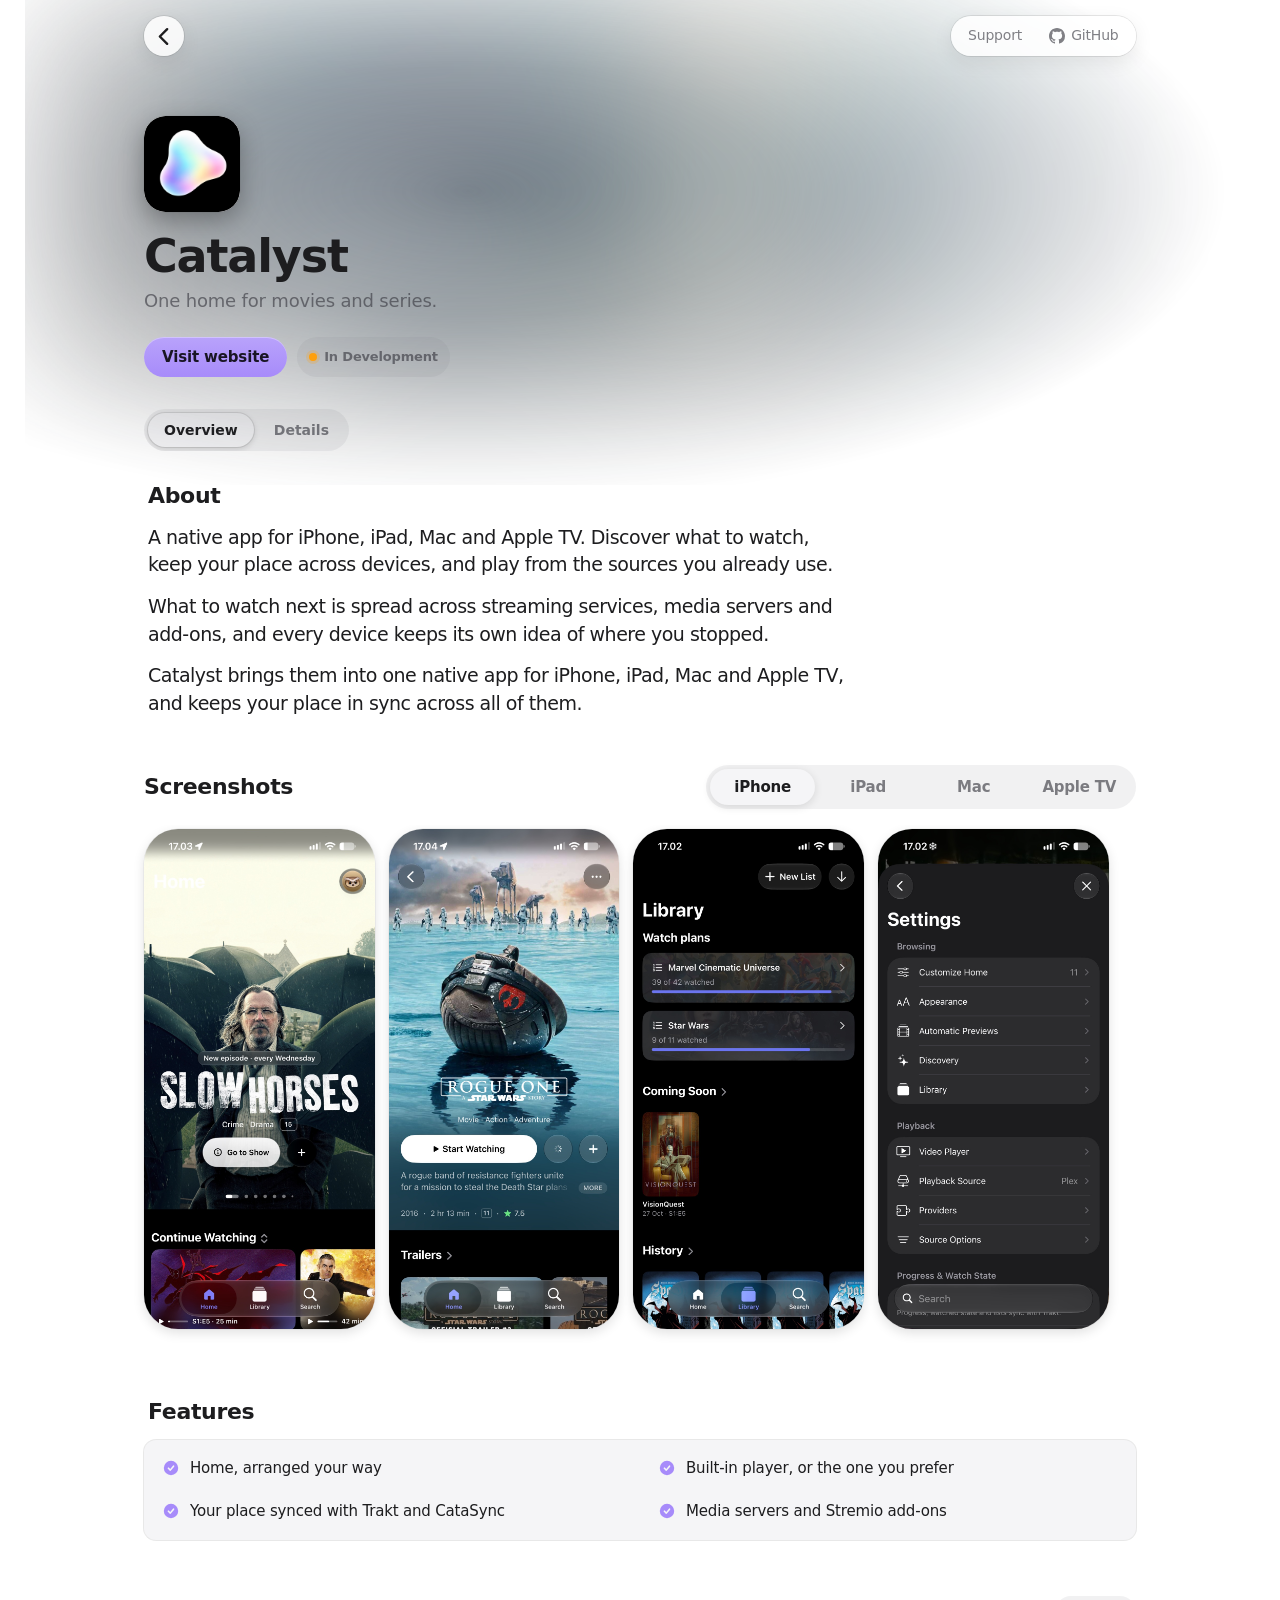
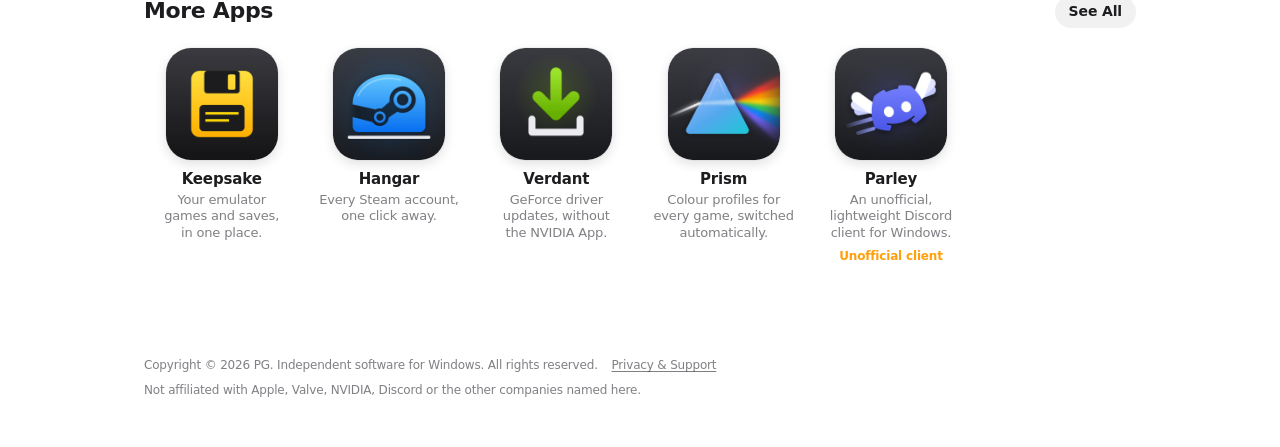
==== commit 48d99f09: "Redesign the site to match the apps - Use the apps' colours, borders and corners in dark and light m" ====
--- a/catalyst/index.html
+++ b/catalyst/index.html
@@ -17,12 +17,12 @@
   <meta property="og:url" content="https://lilpatter.github.io/catalyst/">
   <meta name="twitter:card" content="summary_large_image">
   <script type="application/ld+json">{"@context":"https://schema.org","@graph":[{"@type":"SoftwareApplication","name":"Catalyst","alternateName":"Movie & TV App for iPhone, iPad, Mac and Apple TV","description":"A native app for iPhone, iPad, Mac and Apple TV. Discover what to watch, keep your place across devices, and play from the sources you already use.","url":"https://lilpatter.github.io/catalyst/","image":"https://lilpatter.github.io/assets/icons/catalyst.png","operatingSystem":"iOS, iPadOS, macOS, tvOS","applicationCategory":"UtilitiesApplication","author":{"@type":"Organization","name":"PG","url":"https://lilpatter.github.io","sameAs":["https://github.com/lilpatter"]}}]}</script>
-  <meta name="theme-color" content="#f2f2f7" media="(prefers-color-scheme: light)">
-  <meta name="theme-color" content="#000000" media="(prefers-color-scheme: dark)">
+  <meta name="theme-color" content="#ffffff" media="(prefers-color-scheme: light)">
+  <meta name="theme-color" content="#141416" media="(prefers-color-scheme: dark)">
   <link rel="icon" href="/assets/icons/catalyst.png">
   <link rel="apple-touch-icon" href="/assets/icons/catalyst.png">
-  <link rel="stylesheet" href="/styles.css?v=d8c9cda5ba">
-  <script src="/app.js?v=a3fde8c99a" defer></script>
+  <link rel="stylesheet" href="/styles.css?v=46ef44a0bf">
+  <script src="/app.js?v=cf9ea209e9" defer></script>
 </head>
 <body>
   <header class="bar" id="bar">
@@ -33,24 +33,25 @@
       </span>
       <nav class="bar-links glass" aria-label="Sections">
         <a href="/privacy/#support">Support</a>
-        <a href="https://github.com/lilpatter">GitHub</a>
+        <a href="https://github.com/lilpatter"><svg viewBox="0 0 16 16" aria-hidden="true"><path d="M8 0C3.58 0 0 3.58 0 8c0 3.54 2.29 6.53 5.47 7.59.4.07.55-.17.55-.38 0-.19-.01-.82-.01-1.49-2.01.37-2.53-.49-2.69-.94-.09-.23-.48-.94-.82-1.13-.28-.15-.68-.52-.01-.53.63-.01 1.08.58 1.23.82.72 1.21 1.87.87 2.33.66.07-.52.28-.87.51-1.07-1.78-.2-3.64-.89-3.64-3.95 0-.87.31-1.59.82-2.15-.08-.2-.36-1.02.08-2.12 0 0 .67-.21 2.2.82.64-.18 1.32-.27 2-.27.68 0 1.36.09 2 .27 1.53-1.04 2.2-.82 2.2-.82.44 1.1.16 1.92.08 2.12.51.56.82 1.27.82 2.15 0 3.07-1.87 3.75-3.65 3.95.29.25.54.73.54 1.48 0 1.07-.01 1.93-.01 2.2 0 .21.15.46.55.38A8.013 8.013 0 0016 8c0-4.42-3.58-8-8-8z"/></svg>GitHub</a>
       </nav>
     </div>
   </header>
   <main id="top">
-    <div class="wash" style="--art:url('/assets/icons/catalyst.png')" aria-hidden="true"><i></i><i></i><i></i></div>
+    <div class="wash" aria-hidden="true"><i></i><i></i><i></i></div>
     <article class="wrap app-page" aria-labelledby="app-title" style="--accent:#a78bfa; --on-accent:rgba(0, 0, 0, 0.86)">
       <header class="app-hero">
-        <div class="tilt" data-tilt>
-          <div class="tilt-inner">
-            <img class="app-icon" src="/assets/icons/catalyst.png" alt="Catalyst app icon" width="128" height="128">
-            <span class="glare" aria-hidden="true"></span>
-          </div>
-        </div>
-        <div>
+        <img class="banner-blur" src="/assets/screens/catalyst/mac-home.jpg" alt="" aria-hidden="true" decoding="async">
+        <div class="banner-body">
+          <div class="tilt" data-tilt>
+            <div class="tilt-inner">
+              <img class="app-icon" src="/assets/icons/catalyst.png" alt="Catalyst app icon" width="96" height="96">
+              <span class="glare" aria-hidden="true"></span>
+            </div>
+          </div>
           <h1 class="app-name" id="app-title" tabindex="-1">Catalyst</h1>
-          <p class="app-subtitle">One home for movies and series.</p>
-          <div class="header-actions">
+          <p class="banner-text">One home for movies and series.</p>
+          <div class="banner-actions">
             <a class="btn btn-filled" href="https://catalystapp.pages.dev/">Visit website</a>
             <span class="status" data-status="in-development">In Development</span>
           </div>
@@ -59,11 +60,17 @@
         </div>
       </header>
 
-      <div class="facts">
-        <div class="fact"><div class="fact-label">Platforms</div><div class="fact-value"><svg class="platform-glyph" viewBox="0 0 24 24" aria-hidden="true"><path d="M12.15 6.9c-.95 0-2.42-1.08-3.96-1.04-2.04.03-3.91 1.18-4.96 3.01-2.12 3.68-.55 9.1 1.52 12.09 1.01 1.45 2.21 3.09 3.79 3.04 1.52-.07 2.09-.99 3.94-.99 1.83 0 2.35.99 3.96.95 1.64-.03 2.68-1.48 3.68-2.95 1.16-1.69 1.64-3.33 1.66-3.42-.04-.01-3.18-1.22-3.22-4.86-.03-3.04 2.48-4.49 2.6-4.56-1.43-2.09-3.62-2.32-4.39-2.38-2-.16-3.68 1.09-4.62 1.09Zm3.38-3.07c.84-1.01 1.4-2.43 1.25-3.83-1.21.05-2.66.81-3.53 1.82-.78.9-1.45 2.34-1.27 3.71 1.34.1 2.71-.69 3.55-1.7"/></svg>Apple</div><div class="fact-note">iOS, iPadOS, macOS, tvOS</div></div>
-        <div class="fact"><div class="fact-label">Status</div><div class="fact-value">In Development</div></div><div class="fact"><div class="fact-label">Built With</div><div class="fact-value">Swift</div></div>
-      </div>
-
+      <div class="app-tabs" role="tablist" aria-label="Catalyst" hidden>
+        <button type="button" role="tab" id="tab-overview" aria-controls="panel-overview" aria-selected="true">Overview</button>
+        <button type="button" role="tab" id="tab-details" aria-controls="panel-details" aria-selected="false" tabindex="-1">Details</button>
+      </div>
+      <div class="tab-panel" id="panel-overview" role="tabpanel" aria-labelledby="tab-overview">
+      <section class="app-section" aria-labelledby="about-title">
+        <h2 class="title-2" id="about-title">About</h2>
+        <p class="app-desc">A native app for iPhone, iPad, Mac and Apple TV. Discover what to watch, keep your place across devices, and play from the sources you already use.</p>
+        <p class="app-desc app-story">What to watch next is spread across streaming services, media servers and add-ons, and every device keeps its own idea of where you stopped.</p>
+        <p class="app-desc app-story">Catalyst brings them into one native app for iPhone, iPad, Mac and Apple TV, and keeps your place in sync across all of them.</p>
+      </section>
       <section class="app-section" aria-labelledby="shots-title">
         <div class="section-head">
           <h2 class="title-2" id="shots-title">Screenshots</h2>
@@ -98,18 +105,6 @@
         </div>
         
       </section>
-
-      <section class="app-section" aria-labelledby="about-title">
-        <h2 class="title-2" id="about-title">About</h2>
-        <p class="app-desc">A native app for iPhone, iPad, Mac and Apple TV. Discover what to watch, keep your place across devices, and play from the sources you already use.</p>
-      </section>
-
-      <section class="app-section" aria-labelledby="story-title">
-        <h2 class="title-2" id="story-title">Why Catalyst Exists</h2>
-        <p class="app-desc">What to watch next is spread across streaming services, media servers and add-ons, and every device keeps its own idea of where you stopped.</p>
-        <p class="app-desc app-story">Catalyst brings them into one native app for iPhone, iPad, Mac and Apple TV, and keeps your place in sync across all of them.</p>
-      </section>
-
       <section class="app-section" aria-labelledby="features-title">
         <h2 class="title-2" id="features-title">Features</h2>
         <ul class="feature-grid">
@@ -131,12 +126,14 @@
           </li>
         </ul>
       </section>
-
+      </div>
+      <div class="tab-panel" id="panel-details" role="tabpanel" aria-labelledby="tab-details">
       <section class="app-section" aria-labelledby="info-title">
         <h2 class="title-2" id="info-title">Information</h2>
         <div class="info-columns">
           <div class="list">
           <div class="row info-row"><span class="row-body">Developer</span><span class="row-detail">PG</span></div>
+          <div class="row info-row"><span class="row-body">Built With</span><span class="row-detail">Swift</span></div>
           <div class="row info-row"><span class="row-body">Source</span><span class="row-detail">Closed source</span></div>
           </div>
           <div>
@@ -152,6 +149,7 @@
           </div>
         </div>
       </section>
+      </div>
     </article>
 
     <section class="section wrap" aria-labelledby="more-title">
--- a/styles.css
+++ b/styles.css
@@ -1,78 +1,80 @@
-/* Takes its cues from Apple's platforms, to match the apps, but kept calm: solid surfaces,
-   modest corners, hairline edges instead of soft shadows, and a still tint from the content.
-   System colours, SF type scale and 44pt touch targets from the Human Interface Guidelines. */
+/* The same surfaces, colours and corners as the apps (their ui/styles.css), so the site and the apps
+   read as one thing: #141416 behind everything, #1f1f22 cards, hairline edges instead of shadows,
+   12px corners. Like the apps, it follows the system: dark, or the apps' light variant. */
 :root {
-  --bg: #f2f2f7;
-  --cell: #ffffff;
-  --cell-pressed: #ececf1;
-  --label: #000000;
-  --label-2: rgba(60, 60, 67, 0.62);
+  --bg: #ffffff;
+  --sidebar: #f2f2f4;
+  --cell: #f5f5f7;
+  --cell-pressed: #e9e9ec;
+  --label: #1d1d1f;
+  --label-2: rgba(60, 60, 67, 0.65);
   --label-3: rgba(60, 60, 67, 0.32);
-  --separator: rgba(60, 60, 67, 0.16);
-  --fill: rgba(118, 118, 128, 0.12);
-  --fill-2: rgba(120, 120, 128, 0.18);
-  /* Glass: a translucent layer with a bright rim and soft depth */
-  --glass-strong: rgba(255, 255, 255, 0.82);
-  --glass-shadow: 0 0 0 1px rgba(0, 0, 0, 0.06), 0 2px 6px rgba(0, 0, 0, 0.05);
-  --card-shadow: 0 0 0 1px rgba(0, 0, 0, 0.05), 0 1px 2px rgba(0, 0, 0, 0.04);
-  --wash-opacity: 0.2;
-  --blue: #007aff;
-  --green: #34c759;
-  --orange: #ff9500;
+  --separator: rgba(0, 0, 0, 0.09);
+  --fill: rgba(120, 120, 128, 0.1);
+  --fill-2: rgba(120, 120, 128, 0.16);
+  --glass-strong: rgba(255, 255, 255, 0.86);
+  --glass-shadow: 0 0 0 1px var(--separator), 0 6px 20px rgba(0, 0, 0, 0.08);
+  --card-shadow: 0 0 0 1px var(--separator);
+  --wash-opacity: 0.16;
+  --blue: #0a84ff;
+  --blue-text: #0066d6;
+  --green: #30d158;
+  --orange: #ff9f0a;
   --icon-border: rgba(0, 0, 0, 0.08);
-  --font: -apple-system, BlinkMacSystemFont, "SF Pro Text", "SF Pro", system-ui, "Segoe UI Variable Text", "Segoe UI", "Helvetica Neue", Helvetica, Arial, sans-serif;
-  --font-display: -apple-system, BlinkMacSystemFont, "SF Pro Display", "SF Pro", system-ui, "Segoe UI Variable Display", "Segoe UI", "Helvetica Neue", Helvetica, Arial, sans-serif;
-  --content: 980px;
+  --shot-bg: #141416;
+  --font: "SF Pro Text", -apple-system, BlinkMacSystemFont, "Segoe UI Variable Text", "Segoe UI", system-ui, sans-serif;
+  --font-display: "SF Pro Display", -apple-system, BlinkMacSystemFont, "Segoe UI Variable Display", "Segoe UI", system-ui, sans-serif;
+  --content: 1040px;
   --gutter: 24px;
-  --r-card: 14px;       /* outer containers */
-  --r-inner: 10px;      /* things nested inside a card */
+  --r-card: 12px;       /* outer containers, as in the apps */
+  --r-inner: 8px;       /* things nested inside a card */
   --ease: cubic-bezier(0.32, 0.72, 0, 1);
   --spring: cubic-bezier(0.34, 1.4, 0.64, 1);
   color-scheme: light;
 }
 @media (prefers-color-scheme: dark) {
   :root:not([data-theme="light"]) {
-    --bg: #000000;
-    --cell: #1c1c1e;
-    --cell-pressed: #2c2c2e;
-    --label: #ffffff;
+    --bg: #141416;
+    --sidebar: #1e1e20;
+    --cell: #1f1f22;
+    --cell-pressed: #2a2a2d;
+    --label: #f5f5f7;
     --label-2: rgba(235, 235, 245, 0.62);
     --label-3: rgba(235, 235, 245, 0.32);
-    --separator: rgba(84, 84, 88, 0.5);
-    --fill: rgba(118, 118, 128, 0.24);
-    --fill-2: rgba(120, 120, 128, 0.34);
-    --glass-strong: rgba(52, 52, 56, 0.78);
-    --glass-shadow: 0 0 0 1px rgba(255, 255, 255, 0.08), 0 2px 8px rgba(0, 0, 0, 0.4);
-    --card-shadow: 0 0 0 1px rgba(255, 255, 255, 0.06);
-    --wash-opacity: 0.18;
+    --separator: rgba(255, 255, 255, 0.08);
+    --fill: rgba(120, 120, 128, 0.16);
+    --fill-2: rgba(120, 120, 128, 0.24);
+    --glass-strong: rgba(30, 30, 32, 0.86);
+    --glass-shadow: 0 0 0 1px var(--separator), 0 10px 40px rgba(0, 0, 0, 0.45);
+    --card-shadow: 0 0 0 1px var(--separator);
+    --wash-opacity: 0.14;
     --blue: #0a84ff;
-    --green: #30d158;
-    --orange: #ff9f0a;
-    --icon-border: rgba(255, 255, 255, 0.12);
+    --blue-text: #4aa3ff;
+    --icon-border: rgba(255, 255, 255, 0.1);
     color-scheme: dark;
   }
 }
 :root[data-theme="dark"] {
-  --bg: #000000;
-  --cell: #1c1c1e;
-  --cell-pressed: #2c2c2e;
-  --label: #ffffff;
+  --bg: #141416;
+  --sidebar: #1e1e20;
+  --cell: #1f1f22;
+  --cell-pressed: #2a2a2d;
+  --label: #f5f5f7;
   --label-2: rgba(235, 235, 245, 0.62);
   --label-3: rgba(235, 235, 245, 0.32);
-  --separator: rgba(84, 84, 88, 0.5);
-  --fill: rgba(118, 118, 128, 0.24);
-  --fill-2: rgba(120, 120, 128, 0.34);
-  --glass-strong: rgba(52, 52, 56, 0.78);
-  --glass-shadow: 0 0 0 1px rgba(255, 255, 255, 0.08), 0 2px 8px rgba(0, 0, 0, 0.4);
-  --card-shadow: 0 0 0 1px rgba(255, 255, 255, 0.06);
-  --wash-opacity: 0.18;
+  --separator: rgba(255, 255, 255, 0.08);
+  --fill: rgba(120, 120, 128, 0.16);
+  --fill-2: rgba(120, 120, 128, 0.24);
+  --glass-strong: rgba(30, 30, 32, 0.86);
+  --glass-shadow: 0 0 0 1px var(--separator), 0 10px 40px rgba(0, 0, 0, 0.45);
+  --card-shadow: 0 0 0 1px var(--separator);
+  --wash-opacity: 0.14;
   --blue: #0a84ff;
-  --green: #30d158;
-  --orange: #ff9f0a;
-  --icon-border: rgba(255, 255, 255, 0.12);
+  --blue-text: #4aa3ff;
+  --icon-border: rgba(255, 255, 255, 0.1);
   color-scheme: dark;
 }
-@media (max-width: 600px) { :root { --gutter: 16px; --r-card: 12px; --r-inner: 9px; } }
+@media (max-width: 600px) { :root { --gutter: 16px; } }
 
 *, ::before, ::after { box-sizing: border-box; }
 html { -webkit-text-size-adjust: 100%; text-size-adjust: 100%; scroll-behavior: smooth; scroll-padding-top: 80px; }
@@ -81,13 +83,13 @@
   background: var(--bg);
   color: var(--label);
   font-family: var(--font);
-  font-size: 17px;
-  line-height: 1.29;
-  letter-spacing: -0.022em;
+  font-size: 16px;
+  line-height: 1.4;
+  letter-spacing: -0.011em;
   -webkit-font-smoothing: antialiased;
   overflow-x: hidden;
 }
-a { color: var(--blue); text-decoration: none; }
+a { color: var(--blue-text); text-decoration: none; }
 img { display: block; max-width: 100%; height: auto; }
 h1, h2, h3 { margin: 0; text-wrap: balance; }
 :focus-visible { outline: 3px solid color-mix(in srgb, var(--blue) 55%, transparent); outline-offset: 3px; border-radius: 999px; }
@@ -135,7 +137,8 @@
 
 /* Floating controls: solid surfaces with a hairline edge, so they stay readable over screenshots */
 .glass {
-  background: var(--cell);
+  background: var(--glass-strong);
+  -webkit-backdrop-filter: blur(20px) saturate(160%); backdrop-filter: blur(20px) saturate(160%);
   box-shadow: var(--glass-shadow);
 }
 
@@ -144,16 +147,18 @@
 .bar-inner { position: relative; display: flex; align-items: center; gap: 10px; min-height: 48px; }
 .bar a, .bar nav { pointer-events: auto; }
 .pill {
-  display: inline-flex; align-items: center; gap: 8px; height: 44px; padding: 0 16px 0 6px;
-  border-radius: 999px; color: var(--label); font-size: 17px; font-weight: 600;
+  display: inline-flex; align-items: center; gap: 8px; height: 40px; padding: 0 14px 0 5px;
+  border-radius: 999px; color: var(--label); font-size: 15px; font-weight: 600;
   transition: transform 0.35s var(--spring);
 }
 .pill:active, .circle:active { transform: scale(0.94); }
-.pill img { width: 32px; height: 32px; border-radius: 50%; }
-.circle { display: grid; place-items: center; width: 44px; height: 44px; border-radius: 50%; color: var(--label); transition: transform 0.35s var(--spring); }
+.pill img { width: 30px; height: 30px; border-radius: 50%; }
+.circle { display: grid; place-items: center; width: 40px; height: 40px; border-radius: 50%; color: var(--label); transition: transform 0.35s var(--spring); }
 .circle svg { width: 11px; height: 19px; fill: none; stroke: currentColor; stroke-width: 2.6; stroke-linecap: round; stroke-linejoin: round; transform: translateX(-1px); }
-.bar-links { margin-left: auto; display: flex; align-items: center; height: 44px; padding: 0 6px; border-radius: 999px; }
-.bar-links a { display: grid; place-items: center; height: 34px; padding: 0 14px; border-radius: 999px; color: var(--label); font-size: 15px; font-weight: 500; transition: background 0.2s; }
+.bar-links { margin-left: auto; display: flex; align-items: center; height: 40px; padding: 0 4px; border-radius: 999px; }
+.bar-links a { display: inline-flex; align-items: center; gap: 7px; height: 32px; padding: 0 13px; border-radius: 999px; color: var(--label-2); font-size: 14px; font-weight: 500; transition: background 0.2s, color 0.2s; }
+.bar-links a:hover { color: var(--label); }
+.bar-links a svg { width: 16px; height: 16px; fill: currentColor; }
 .bar-links a:hover { background: var(--fill); }
 /* Title that settles into the middle once the page title scrolls away */
 .bar-title {
@@ -176,21 +181,14 @@
   .bar-title { display: none; }
 }
 
-/* Home: a centred hero floating on the colour wash */
-.hero { display: flex; flex-direction: column; align-items: center; text-align: center; padding-top: 64px; padding-bottom: 12px; }
-.avatar { flex: none; width: 128px; height: 128px; border-radius: 50%; box-shadow: 0 6px 18px rgba(0, 0, 0, 0.16); }
-.hero-eyebrow { margin: 20px 0 0; font-size: 15px; font-weight: 700; letter-spacing: 0.08em; text-transform: uppercase; color: var(--label-2); }
-.hero-title { margin-top: 8px; max-width: 16ch; font-family: var(--font-display); font-size: clamp(38px, 6.2vw, 62px); line-height: 1.04; font-weight: 800; letter-spacing: -0.025em; }
-.hero-sub { margin: 14px 0 0; max-width: 46ch; font-size: clamp(17px, 2vw, 21px); line-height: 1.35; color: var(--label-2); text-wrap: balance; }
-.hero-actions { display: flex; flex-wrap: wrap; justify-content: center; gap: 10px; margin-top: 26px; }
-@media (max-width: 600px) {
-  .hero { padding-top: 40px; }
-  .avatar { width: 108px; height: 108px; }
-}
-.large-title { font-family: var(--font-display); font-size: 40px; line-height: 1.1; font-weight: 800; letter-spacing: -0.01em; }
+/* Home: a page title like the apps' ("Home", then a line under it), left-aligned, then the banner */
+.page-head { padding-top: 40px; }
+.page-head .large-title { font-size: clamp(30px, 3.4vw, 36px); }
+.page-sub { margin: 6px 0 0; max-width: none; font-size: 16px; line-height: 1.45; color: var(--label-2); text-wrap: pretty; }
+@media (max-width: 600px) { .page-head { padding-top: 28px; } .page-sub { font-size: 16px; } }
+.large-title { font-family: var(--font-display); font-size: clamp(30px, 4.4vw, 44px); line-height: 1.1; font-weight: 700; letter-spacing: -0.02em; }
 .header-sub { margin: 6px 0 0; font-size: 19px; line-height: 1.32; color: var(--label-2); }
 .header-actions { display: flex; flex-wrap: wrap; align-items: center; gap: 10px; margin-top: 18px; }
-@media (max-width: 600px) { .large-title { font-size: 34px; } }
 
 /* Facts: a floating card of key numbers */
 .facts {
@@ -211,28 +209,33 @@
 /* Buttons: capsules */
 .btn {
   display: inline-flex; align-items: center; justify-content: center; gap: 7px;
-  min-height: 44px; padding: 0 22px; border: 0; border-radius: 999px;
-  font: inherit; font-size: 17px; font-weight: 600; letter-spacing: -0.02em; white-space: nowrap; cursor: pointer;
+  min-height: 40px; padding: 0 18px; border: 0; border-radius: 999px;
+  font: inherit; font-size: 15px; font-weight: 600; letter-spacing: -0.01em; white-space: nowrap; cursor: pointer;
   transition: transform 0.35s var(--spring), filter 0.2s, background 0.2s;
 }
 .btn:active { transform: scale(0.95); }
-.btn-filled {
-  background: linear-gradient(180deg, color-mix(in srgb, var(--blue) 82%, #fff), var(--blue));
-  color: #fff;
-  box-shadow: inset 0 1px 0 rgba(255, 255, 255, 0.35);
-}
+.btn-filled { background: var(--blue); color: #fff; }
+/* The main button: white on dark, black on light, like the apps' primary capsule */
+.btn-primary { background: var(--label); color: var(--bg); }
+.btn-primary:hover { opacity: 0.88; }
+/* On a screenshot: a white capsule and a see-through one */
+.btn-white { background: #fff; color: #000; }
+.btn-white:hover { background: #e8e8ea; }
+.btn-glass { background: rgba(255, 255, 255, 0.16); color: #fff; -webkit-backdrop-filter: blur(20px); backdrop-filter: blur(20px); }
+.btn-glass:hover { background: rgba(255, 255, 255, 0.26); }
 .btn-filled:hover { filter: brightness(1.06); }
 .btn-tinted { color: var(--label); }
 .btn-tinted:hover { filter: brightness(1.04); }
-.btn-plain { min-height: 36px; padding: 0 14px; background: var(--fill); color: var(--blue); font-size: 15px; }
+.btn-plain { min-height: 32px; padding: 0 14px; background: var(--fill); color: var(--label); font-size: 14px; }
+.banner .btn-plain { min-height: 40px; padding: 0 18px; font-size: 15px; background: var(--fill-2); }
 .btn-plain:hover { background: var(--fill-2); }
-.btn svg { width: 17px; height: 17px; fill: currentColor; }
+.btn svg { width: 16px; height: 16px; fill: currentColor; }
 .get { min-width: 72px; min-height: 32px; padding: 0 16px; background: var(--fill); color: var(--blue); font-size: 15px; font-weight: 700; }
 
 /* Sections */
-.section { padding-top: 44px; }
-.section-head { display: flex; flex-wrap: wrap; align-items: center; justify-content: space-between; gap: 12px 20px; margin: 0 4px 14px; }
-.title-2 { font-family: var(--font-display); font-size: 26px; line-height: 1.2; font-weight: 700; letter-spacing: -0.012em; }
+.section { padding-top: 56px; }
+.section-head { display: flex; flex-wrap: wrap; align-items: center; justify-content: space-between; gap: 12px 20px; margin: 0 0 16px; }
+.title-2 { font-family: var(--font-display); font-size: 22px; line-height: 1.2; font-weight: 700; letter-spacing: -0.015em; }
 
 /* Segmented control: a capsule with a floating thumb */
 .segmented { position: relative; display: inline-grid; grid-auto-flow: column; grid-auto-columns: 1fr; padding: 4px; border-radius: 999px; background: var(--fill); }
@@ -250,7 +253,7 @@
 .segmented button[aria-checked="true"] { color: var(--label); }
 
 /* Grouped lists: rounded cards that float on the background */
-.list { margin: 0; padding: 6px; list-style: none; border-radius: var(--r-card); background: var(--cell); box-shadow: var(--card-shadow); }
+.list { margin: 0; padding: 4px; list-style: none; border-radius: var(--r-card); background: var(--cell); box-shadow: var(--card-shadow); }
 .row { position: relative; display: flex; align-items: center; gap: 14px; min-height: 52px; padding: 10px 14px; border-radius: var(--r-inner); color: var(--label); transition: background 0.2s; }
 a.row:hover { background: var(--fill); }
 a.row:active { background: var(--cell-pressed); }
@@ -258,11 +261,11 @@
 .list > li + li { margin-top: 6px; }
 .row + .row { margin-top: 6px; }
 .row-body { flex: 1; min-width: 0; }
-.row-title { font-size: 17px; letter-spacing: -0.022em; }
-.row-sub { margin-top: 2px; font-size: 15px; color: var(--label-2); letter-spacing: -0.016em; }
-.row-detail { font-size: 15px; color: var(--label-2); }
+.row-title { font-size: 16px; font-weight: 500; }
+.row-sub { margin-top: 2px; font-size: 14px; color: var(--label-2); }
+.row-detail { font-size: 14px; color: var(--label-2); }
 .chevron { flex: none; width: 8px; height: 13px; fill: none; stroke: var(--label-3); stroke-width: 2.2; stroke-linecap: round; stroke-linejoin: round; }
-.glyph { flex: none; width: 32px; height: 32px; display: grid; place-items: center; border-radius: 10px; background: var(--tint, var(--blue)); }
+.glyph { flex: none; width: 30px; height: 30px; display: grid; place-items: center; border-radius: 8px; background: var(--tint, var(--blue)); }
 .glyph svg { width: 18px; height: 18px; fill: #fff; }
 .row.has-glyph { --inset: 60px; }
 
@@ -279,13 +282,13 @@
 .tile-tagline + .tile-badge { margin-top: -4px; font-weight: 600; color: var(--accent, var(--blue)); }
 .tile-badge.is-warn { color: var(--orange); }
 
-/* Home: the line under "Apps", the principles and About */
+/* Home: About, plain text and two quiet buttons */
 .section-note { margin: 4px 0 0; font-size: 15px; line-height: 1.4; color: var(--label-2); }
 .feature-title { display: block; margin-bottom: 4px; font-weight: 600; color: var(--label); }
-#principles .feature { color: var(--label-2); font-size: 15px; }
-.about-card { padding: 22px 24px; border-radius: var(--r-card); background: var(--cell); box-shadow: var(--card-shadow); font-size: 16px; line-height: 1.5; }
-.about-card p { margin: 0 0 10px; max-width: 62ch; }
-.about-actions { justify-content: flex-start; margin-top: 16px; }
+.about p { margin: 0 0 12px; max-width: 64ch; font-size: 16px; line-height: 1.55; color: var(--label-2); }
+.about-actions { display: flex; flex-wrap: wrap; gap: 10px; margin-top: 18px; }
+.about-card { padding: 20px 22px; border-radius: var(--r-card); background: var(--cell); box-shadow: var(--card-shadow); font-size: 16px; line-height: 1.5; }
+.about-card p { margin: 0 0 10px; max-width: 64ch; }
 .sr-only { position: absolute; width: 1px; height: 1px; overflow: hidden; clip-path: inset(50%); white-space: nowrap; }
 @media (hover: hover) {
   .app-tile:hover .app-icon { transform: translateY(-3px) scale(1.03); box-shadow: 0 0 0 0.5px var(--icon-border), 0 6px 14px rgba(0, 0, 0, 0.14); }
@@ -297,65 +300,98 @@
   .tile-name { font-size: 13px; }
 }
 
-/* Home: one card per app, led by a real screenshot */
-.app-grid.card-grid { grid-template-columns: repeat(auto-fill, minmax(280px, 1fr)); gap: 16px; }
-.app-card {
-  display: flex; flex-direction: column; height: 100%; overflow: hidden;
-  border-radius: var(--r-card); background: var(--cell); box-shadow: var(--card-shadow);
-  color: var(--label); -webkit-tap-highlight-color: transparent;
-  transition: transform 0.45s var(--spring), box-shadow 0.4s;
-}
-.card-shot { position: relative; display: block; aspect-ratio: 16 / 10; overflow: hidden; background: var(--fill); }
-.card-shot img { width: 100%; height: 100%; object-fit: cover; object-position: top left; transition: transform 0.6s var(--spring); }
-.card-shot-empty {
-  display: flex; align-items: center; justify-content: center; width: 100%; height: 100%;
-  background: radial-gradient(circle at 50% 40%, color-mix(in srgb, var(--accent, var(--blue)) 38%, transparent), transparent 70%), var(--fill);
-}
-.card-shot-empty .app-icon { width: 96px; height: 96px; }
-.card-body { display: flex; align-items: flex-start; gap: 14px; padding: 16px 18px 18px; }
-.card-body > .app-icon { flex: none; width: 52px; height: 52px; }
-.card-text { display: flex; flex-direction: column; gap: 3px; min-width: 0; }
-.card-name { margin: 0; font-size: 18px; line-height: 1.2; font-weight: 700; letter-spacing: -0.01em; }
-.card-tagline { font-size: 15px; line-height: 1.35; color: var(--label-2); }
-.card-meta { display: flex; flex-wrap: wrap; align-items: center; gap: 4px 10px; margin-top: 6px; font-size: 13px; color: var(--label-2); }
-.card-status { display: inline-flex; align-items: center; gap: 5px; font-weight: 600; color: var(--label); }
-.card-status::before { content: ""; width: 7px; height: 7px; border-radius: 50%; background: var(--green, #34c759); }
-.card-status.is-soon { color: var(--accent, var(--blue)); }
-.card-status.is-soon::before { background: currentColor; }
-/* A caveat every visitor should see before opening the app, such as "Unofficial client". */
-.card-badge { padding: 1px 8px; border-radius: 999px; font-size: 12px; font-weight: 600; color: var(--orange); background: color-mix(in srgb, var(--orange) 14%, transparent); }
-.grid-note { margin: 16px 4px 0; }
-
-/* Home: "In the Works", one wide card per app still in development */
-.upcoming-list { margin: 0; padding: 0; list-style: none; display: grid; gap: 16px; }
-.upcoming-card { display: grid; grid-template-columns: minmax(0, 1.45fr) minmax(0, 1fr); }
-.upcoming-card .card-shot { aspect-ratio: auto; min-height: 100%; }
-.upcoming-card .card-shot img { position: absolute; inset: 0; }
-.upcoming-card .card-body { flex-direction: column; gap: 14px; padding: 26px 26px 24px; }
-.upcoming-card .card-body > .app-icon { width: 64px; height: 64px; }
-.upcoming-card .card-text { gap: 6px; }
-.upcoming-card .card-name { font-size: 24px; }
-.upcoming-card .card-status { order: -1; font-size: 13px; }
-.card-desc { margin-top: 4px; font-size: 15px; line-height: 1.45; color: var(--label-2); }
-.card-more { display: inline-flex; align-items: center; gap: 6px; margin-top: 10px; font-size: 15px; font-weight: 600; color: var(--accent, var(--blue)); }
-.card-more .chevron { width: 7px; height: 12px; fill: none; stroke: currentColor; stroke-width: 2; stroke-linecap: round; stroke-linejoin: round; }
-@media (max-width: 760px) {
-  .upcoming-card { display: flex; }
-  .upcoming-card .card-shot { aspect-ratio: 16 / 10; min-height: 0; }
-  .upcoming-card .card-body { padding: 18px 18px 20px; }
+/* Home: the featured app, on a plain panel like the apps' cards: no glow, no gradient. Its icon and
+   name on the left, and its real window on the right, whole and running off the edge. */
+.banner {
+  position: relative; display: grid; grid-template-columns: minmax(300px, 0.8fr) minmax(0, 1.2fr); align-items: center;
+  min-height: 440px; overflow: hidden; border-radius: var(--r-card);
+  background: var(--cell); color: var(--label); box-shadow: var(--card-shadow);
+}
+.banner-body { position: relative; z-index: 1; padding: 44px 0 44px 44px; }
+/* A faint, heavily blurred copy of the same screenshot behind everything: the app's own colours, barely there */
+.banner-blur {
+  position: absolute; inset: -80px; width: calc(100% + 160px); height: calc(100% + 160px); max-width: none;
+  object-fit: cover; filter: blur(70px) saturate(1.3); opacity: 0.2; pointer-events: none;
+}
+:root[data-theme="light"] .banner-blur { opacity: 0.28; }
+@media (prefers-color-scheme: light) { :root:not([data-theme="dark"]) .banner-blur { opacity: 0.28; } }
+.banner-icon { display: block; width: 72px; margin-bottom: 20px; }
+.banner-icon .app-icon { width: 72px; height: 72px; }
+.banner-title { display: flex; align-items: center; gap: 12px; font-family: var(--font-display); font-size: clamp(34px, 4.2vw, 46px); line-height: 1.05; font-weight: 700; letter-spacing: -0.025em; }
+.banner-title a { color: inherit; }
+.banner-title .row-tag { vertical-align: 0; }
+.banner-text { margin: 8px 0 0; max-width: 30ch; font-size: 18px; line-height: 1.4; color: var(--label-2); }
+.banner-actions { display: flex; flex-wrap: wrap; gap: 10px; margin-top: 24px; }
+.banner-meta { display: flex; flex-wrap: wrap; gap: 0 7px; margin: 16px 0 0; font-size: 13px; color: var(--label-3); }
+.banner-window {
+  position: relative; z-index: 1; align-self: end; margin: 64px -64px -56px 40px;
+  border-radius: 10px; overflow: hidden; background: var(--shot-bg);
+  box-shadow: 0 0 0 1px var(--separator), 0 20px 50px rgba(0, 0, 0, 0.35);
+}
+.banner-window img { width: 100%; height: auto; }
+.feature-banner { padding-top: 28px; }
+.feature-banner.skeleton .banner { display: block; background: var(--sk); }
+@media (max-width: 860px) {
+  /* Narrow: the text first, the window under it, still running off the edge */
+  .banner { display: block; min-height: 0; }
+  .banner-body { padding: 28px 24px 0; }
+  .banner-icon, .banner-icon .app-icon { width: 60px; height: 60px; }
+  .banner-icon { margin-bottom: 16px; }
+  .banner-window { margin: 32px -40px -32px 24px; }
+}
+
+/* Home: one card per app, like the game tiles in the apps: the screenshot on its own, the name under it */
+/* Two across, so the four apps under the banner make a whole grid */
+.app-grid.card-grid { grid-template-columns: repeat(2, minmax(0, 1fr)); gap: 32px 24px; }
+.app-card { display: flex; flex-direction: column; color: var(--label); -webkit-tap-highlight-color: transparent; }
+.card-shot {
+  position: relative; display: grid; place-items: center; aspect-ratio: 16 / 10; overflow: hidden;
+  border-radius: var(--r-card); background: var(--shot-bg); box-shadow: var(--card-shadow);
+}
+/* A crop of the screenshot: zoomed in on the content (see cardCrop in build.mjs) */
+.card-shot img {
+  position: absolute; top: calc((1 - var(--z, 1)) * var(--y, 0%)); left: calc((1 - var(--z, 1)) * var(--x, 100%));
+  width: calc(var(--z, 1) * 100%); height: calc(var(--z, 1) * 100%); max-width: none; object-fit: cover; object-position: top left;
+  transition: transform 0.6s var(--ease);
+}
+.card-body { display: flex; align-items: flex-start; gap: 12px; padding: 14px 2px 0; }
+.card-body > .app-icon { flex: none; width: 44px; height: 44px; }
+.card-text { display: flex; flex-direction: column; gap: 2px; min-width: 0; padding-top: 2px; }
+.card-name { margin: 0; font-size: 16px; line-height: 1.25; font-weight: 600; letter-spacing: -0.01em; transition: color 0.2s; }
+.card-tagline { font-size: 14px; line-height: 1.35; color: var(--label-2); }
+/* A small status tag, like the apps' tags */
+.row-tag { display: inline-block; padding: 1px 6px; border-radius: 5px; font-size: 10px; font-weight: 700; line-height: 16px; letter-spacing: 0.03em; text-transform: uppercase; vertical-align: 2px; color: var(--label-2); background: var(--fill-2); }
+/* Hover: the screenshot lifts and glows in the app's own colour (set per card from its icon), then
+   the glow breathes gently while the pointer stays. Reduce Motion keeps the glow and drops the movement. */
+.card-shot { transition: transform 0.45s var(--spring), box-shadow 0.45s var(--ease); }
+.card-body .app-icon { transition: transform 0.45s var(--spring); }
+@keyframes card-glow {
+  from { box-shadow: 0 0 0 1px color-mix(in srgb, var(--accent) 65%, transparent), 0 10px 36px -4px color-mix(in srgb, var(--accent) 38%, transparent); }
+  to { box-shadow: 0 0 0 1px color-mix(in srgb, var(--accent) 85%, transparent), 0 14px 56px 2px color-mix(in srgb, var(--accent) 55%, transparent); }
 }
 @media (hover: hover) {
-  .app-card:hover { transform: translateY(-2px); box-shadow: 0 0 0 1px var(--separator), 0 6px 16px rgba(0, 0, 0, 0.08); }
+  .app-card:hover .card-shot {
+    transform: translateY(-4px);
+    box-shadow: 0 0 0 1px color-mix(in srgb, var(--accent) 65%, transparent), 0 10px 36px -4px color-mix(in srgb, var(--accent) 38%, transparent);
+    animation: card-glow 1.8s ease-in-out 0.45s infinite alternate;
+  }
   .app-card:hover .card-shot img { transform: scale(1.03); }
-}
-.app-card:active { transform: scale(0.98); transition-duration: 0.18s; }
+  .app-card:hover .card-body .app-icon { transform: translateY(-2px) scale(1.04); }
+}
+.app-card:focus-visible { outline: none; }
+.app-card:focus-visible .card-shot { box-shadow: 0 0 0 3px color-mix(in srgb, var(--accent) 80%, transparent); }
 @media (prefers-reduced-motion: reduce) {
-  .app-card, .card-shot img { transition: none; }
-  .app-card:hover, .app-card:hover .card-shot img { transform: none; }
+  .card-shot, .card-shot img, .card-body .app-icon { transition: none; }
+  .app-card:hover .card-shot, .app-card:hover .card-shot img, .app-card:hover .card-body .app-icon { transform: none; animation: none; }
 }
 @media (max-width: 600px) {
-  .app-grid.card-grid { grid-template-columns: 1fr; gap: 14px; }
-}
+  .app-grid.card-grid { grid-template-columns: 1fr; gap: 24px; }
+}
+
+/* Home: "In the Works", one row per app still in development */
+.upcoming-row { --inset: 72px; padding: 12px 14px; }
+.upcoming-row .app-icon { width: 44px; height: 44px; }
+.upcoming-row .row-title { font-weight: 600; }
 .app-row { --inset: 92px; padding-top: 12px; padding-bottom: 12px; }
 .app-icon { flex: none; border-radius: 22.37%; box-shadow: 0 0 0 0.5px var(--icon-border), 0 4px 12px rgba(0, 0, 0, 0.12); background: var(--cell); }
 .app-row .app-icon { width: 64px; height: 64px; }
@@ -366,16 +402,32 @@
 #app-list > li[hidden] { display: none; }
 
 /* App page, like a product page on the App Store */
-.app-page { padding-top: 28px; }
-.app-hero { display: flex; gap: 24px; align-items: center; }
-.app-hero .app-icon { width: 136px; height: 136px; box-shadow: 0 0 0 0.5px var(--icon-border), 0 6px 16px rgba(0, 0, 0, 0.14); }
-.app-name { font-family: var(--font-display); font-size: 40px; line-height: 1.1; font-weight: 800; letter-spacing: -0.01em; }
-.app-subtitle { margin-top: 4px; font-size: 19px; color: var(--label-2); }
-.status { display: inline-flex; align-items: center; gap: 7px; height: 32px; padding: 0 12px; border-radius: 999px; font-size: 13px; font-weight: 600; color: var(--label-2); }
+.app-page { padding-top: 20px; }
+.app-hero .tilt { width: 96px; margin-bottom: 20px; }
+.app-hero .app-icon { width: 96px; height: 96px; box-shadow: 0 0 0 0.5px var(--icon-border), 0 8px 24px rgba(0, 0, 0, 0.3); }
+.app-name { font-family: var(--font-display); font-size: clamp(34px, 4.2vw, 46px); line-height: 1.05; font-weight: 700; letter-spacing: -0.025em; }
+.app-hero .banner-meta { margin-top: 14px; }
+.app-hero .download-links { margin: 4px 0 0; }
+/* A status beside the button for an app that isn't out yet */
+.status { display: inline-flex; align-items: center; gap: 7px; height: 40px; padding: 0 12px; border-radius: 999px; font-size: 13px; font-weight: 600; color: var(--label-2); }
 .status::before { content: ""; width: 8px; height: 8px; border-radius: 50%; background: var(--dot, var(--label-3)); box-shadow: 0 0 0 3px color-mix(in srgb, var(--dot, transparent) 22%, transparent); }
 .status[data-status="available"] { --dot: var(--green); }
 .status[data-status="in-development"] { --dot: var(--orange); }
 .status[data-status="beta"] { --dot: var(--blue); }
+/* An app with only phone screenshots: no window, just the text */
+/* App pages: no panel and no border. The header sits on the page, over a blurred copy of the app's
+   screenshot that fades out softly on every side into the background. */
+.app-hero { position: relative; isolation: isolate; }
+.app-hero .banner-body { padding: 36px 0 8px; }
+.app-hero .banner-blur {
+  z-index: -1; inset: auto; top: -160px; left: -12%; width: 124%; height: calc(100% + 260px);
+  filter: blur(70px) saturate(1.6); opacity: 0.55;
+  -webkit-mask-image: radial-gradient(ellipse 62% 56% at 36% 48%, #000 0%, rgba(0, 0, 0, 0.7) 40%, transparent 100%);
+  mask-image: radial-gradient(ellipse 62% 56% at 36% 48%, #000 0%, rgba(0, 0, 0, 0.7) 40%, transparent 100%);
+}
+:root[data-theme="light"] .app-hero .banner-blur { opacity: 0.6; }
+@media (prefers-color-scheme: light) { :root:not([data-theme="dark"]) .app-hero .banner-blur { opacity: 0.6; } }
+.app-hero .banner-text { max-width: 44ch; }
 .app-desc { margin: 26px 4px 0; max-width: 700px; font-size: 19px; line-height: 1.45; letter-spacing: -0.026em; }
 .app-columns { display: grid; grid-template-columns: repeat(2, minmax(0, 1fr)); gap: 24px; margin-top: 30px; align-items: start; }
 .group-title { margin: 0 0 10px 18px; font-size: 13px; font-weight: 600; letter-spacing: 0.02em; color: var(--label-2); text-transform: uppercase; }
@@ -384,12 +436,28 @@
 @media (max-width: 760px) { .app-columns { grid-template-columns: 1fr; } }
 @media (max-width: 600px) {
   .app-page { padding-top: 12px; }
-  .app-hero { align-items: flex-start; gap: 16px; }
-  .app-hero .app-icon { width: 100px; height: 100px; }
-  .app-name { font-size: 30px; }
-  .app-subtitle { font-size: 17px; }
+  .app-hero .tilt, .app-hero .app-icon { width: 72px; height: 72px; }
+  .app-hero .tilt { margin-bottom: 16px; }
+  .app-hero .banner-body { padding: 24px 0 4px; }
+  .app-hero .banner-blur { left: -30%; width: 160%; }
   .app-desc { font-size: 17px; }
 }
+
+/* ---------- App pages: tabs, like the tabs in the apps ---------- */
+/* The tab row only appears once app.js has wired it; without it every tab's content shows in turn. */
+.app-tabs { display: flex; gap: 4px; margin: 24px 0 0; padding: 4px; overflow-x: auto; scrollbar-width: none; border-radius: 999px; background: var(--fill); width: max-content; max-width: 100%; }
+.app-tabs::-webkit-scrollbar { display: none; }
+.app-tabs[hidden] { display: none; }
+.app-tabs button {
+  flex: none; height: 34px; padding: 0 16px; border: 0; border-radius: 999px; background: none; cursor: pointer;
+  font: inherit; font-size: 14px; font-weight: 600; color: var(--label-2); transition: background 0.2s, color 0.2s;
+}
+.app-tabs button:hover { color: var(--label); }
+.app-tabs button[aria-selected="true"] { background: var(--cell); color: var(--label); box-shadow: 0 0 0 1px var(--separator), 0 2px 6px rgba(0, 0, 0, 0.15); }
+.tab-panel[hidden] { display: none; }
+.tab-panel > .app-section:first-child { margin-top: 32px; }
+.tab-panel { animation: vt-fade 0.25s ease both; }
+@media (prefers-reduced-motion: reduce) { .tab-panel { animation: none; } }
 
 
 .empty-state { padding-top: 96px; padding-bottom: 64px; text-align: center; }
@@ -421,11 +489,11 @@
 @keyframes vt-fade-out { to { opacity: 0; } }
 
 /* Content rises in, one block after another */
-main.is-entering :is(.hero > *, .section-head, .app-grid > li, .app-hero, .app-page > .facts, .app-section) {
+main.is-entering :is(.page-head > *, .banner, .section-head, .app-grid > li, .app-hero, .app-section) {
   animation: rise 0.8s cubic-bezier(0.2, 0.8, 0.2, 1) both;
   animation-delay: calc(var(--i, 0) * 50ms);
 }
-@keyframes rise { from { opacity: 0; transform: translateY(18px) scale(0.985); } }
+@keyframes rise { from { opacity: 0; transform: translateY(10px); } }
 main h1:focus { outline: none; }
 
 /* ---------- Skeletons ---------- */
@@ -524,7 +592,7 @@
   ::view-transition-group(app-icon) { animation: none; }
   ::view-transition-old(root), html[data-transition]::view-transition-old(root) { animation: vt-fade-out 0.25s ease both; }
   ::view-transition-new(root), html[data-transition]::view-transition-new(root) { animation: vt-fade 0.25s ease both; }
-  main.is-entering :is(.hero > *, .section-head, .app-grid > li, .app-hero, .app-page > .facts, .app-section) { animation-name: vt-fade; animation-duration: 0.4s; }
+  main.is-entering :is(.page-head > *, .banner, .section-head, .app-grid > li, .app-hero, .app-section) { animation-name: vt-fade; animation-duration: 0.4s; }
   .app-tile .app-icon { transition: none; }
   .sk { background: var(--sk-hi); animation: pulse 1.6s ease-in-out infinite; }
   .palette[open] { animation: vt-fade 0.2s ease both; }
@@ -542,13 +610,12 @@
 /* Surfaces over the moving colours stay solid-ish: no backdrop blur to recompute every frame. */
 .facts { background: color-mix(in srgb, var(--cell) 82%, transparent); box-shadow: var(--card-shadow); }
 .status { background: var(--fill); }
-.btn-soft { background: color-mix(in srgb, var(--cell) 72%, transparent); color: var(--label); box-shadow: var(--card-shadow); }
-.btn-soft:hover { background: var(--cell); }
-
-/* Ko-fi: the widget's colour and wiggling cup, in the site's capsule shape. */
-.btn-kofi { background: #850a3e; color: #fff; box-shadow: inset 0 1px 0 rgba(255, 255, 255, 0.2), var(--card-shadow); }
-.btn-kofi:hover { filter: brightness(1.12); }
-.btn-kofi img { width: 22px; height: 18px; animation: kofi-wiggle 3s infinite; }
+.btn-soft { background: var(--cell); color: var(--label); box-shadow: var(--card-shadow); }
+.btn-soft:hover { background: var(--cell-pressed); }
+
+/* Ko-fi: the cup in a quiet capsule, like the GitHub button next to it. It wiggles on hover only. */
+.btn-kofi img { width: 20px; height: 16px; }
+.btn-kofi:hover img { animation: kofi-wiggle 1.2s; }
 @keyframes kofi-wiggle {
   0%, 60% { transform: none; }
   75% { transform: scale(1.12); }
@@ -592,9 +659,12 @@
 }
 
 /* Features: a grid of short points */
-.feature-grid { margin: 0; padding: 0; list-style: none; display: grid; grid-template-columns: repeat(2, minmax(0, 1fr)); gap: 12px; }
-.feature { display: flex; align-items: flex-start; gap: 12px; padding: 18px; border-radius: var(--r-inner); background: var(--cell); box-shadow: var(--card-shadow); font-size: 16px; line-height: 1.35; }
-.feature .check { flex: none; width: 24px; height: 24px; fill: var(--accent, var(--blue)); }
+.feature-grid { margin: 0; padding: 8px; list-style: none; display: grid; grid-template-columns: repeat(2, minmax(0, 1fr)); gap: 2px 16px; border-radius: var(--r-card); background: var(--cell); box-shadow: var(--card-shadow); }
+.feature { display: flex; align-items: flex-start; gap: 10px; padding: 10px 10px; font-size: 15px; line-height: 1.4; }
+.feature .check { flex: none; width: 18px; height: 18px; margin-top: 1px; fill: var(--accent, var(--blue)); }
+/* Under the Hood: short notes, each its own card */
+.feature-grid.engineering { padding: 0; gap: 12px; background: none; box-shadow: none; }
+.engineering .feature { padding: 16px 18px; border-radius: var(--r-card); background: var(--cell); box-shadow: var(--card-shadow); }
 
 /* Information and links */
 .info-columns { display: grid; grid-template-columns: repeat(2, minmax(0, 1fr)); gap: 22px; align-items: start; }
@@ -622,11 +692,19 @@
 .demo figcaption { margin: 8px 4px 0; font-size: 13px; color: var(--label-2); }
 
 /* A risk to know before downloading, right under the Download button */
-.callout { display: flex; gap: 12px; max-width: 560px; margin-top: 16px; padding: 14px 16px; border-radius: var(--r-inner); background: color-mix(in srgb, var(--orange) 12%, var(--cell)); box-shadow: 0 0 0 1px color-mix(in srgb, var(--orange) 35%, transparent); text-align: left; }
-.callout svg { flex: none; width: 20px; height: 20px; margin-top: 1px; fill: var(--orange); }
-.callout strong { display: block; font-size: 15px; }
-.callout p { margin: 4px 0 6px; font-size: 14px; line-height: 1.45; color: var(--label-2); }
-.callout a { font-size: 14px; font-weight: 600; color: var(--blue); }
+/* A caveat under the Download button: one quiet line in orange that opens to the full explanation */
+.caveat { max-width: 440px; margin-top: 16px; font-size: 13px; }
+.caveat summary {
+  display: inline-flex; align-items: center; gap: 7px; padding: 5px 10px 5px 8px; border-radius: 999px; cursor: pointer; list-style: none;
+  font-weight: 600; color: var(--orange); background: color-mix(in srgb, var(--orange) 12%, transparent); transition: background 0.2s;
+}
+.caveat summary::-webkit-details-marker { display: none; }
+.caveat summary:hover { background: color-mix(in srgb, var(--orange) 18%, transparent); }
+.caveat summary svg:first-child { width: 14px; height: 14px; fill: currentColor; }
+.caveat summary .chevron { width: 6px; height: 10px; stroke: currentColor; transition: transform 0.3s var(--spring); }
+.caveat[open] summary .chevron { transform: rotate(90deg); }
+.caveat p { margin: 10px 2px 6px; line-height: 1.5; color: var(--label-2); }
+.caveat a { margin-left: 2px; font-weight: 600; }
 .credit-list .row-body { display: flex; flex-direction: column; gap: 2px; }
 .credit-by { font-weight: 400; color: var(--label-2); }
 
@@ -651,36 +729,34 @@
 /* ---------- Home: what the apps are, at a glance ---------- */
 .section-lede { margin: -4px 4px 16px; font-size: 17px; line-height: 1.4; color: var(--label-2); }
 
-/* ---------- Spotlight: the app being announced glows in its accent colour ---------- */
-@keyframes spot-breathe {
-  50% { box-shadow: 0 0 0 1px color-mix(in srgb, var(--accent) 70%, transparent), 0 0 56px 4px color-mix(in srgb, var(--accent) 45%, transparent); }
-}
-/* Its card in the grid glows too, with a "New" flag on the screenshot. */
-.app-card.is-spotlight { box-shadow: 0 0 0 1px color-mix(in srgb, var(--accent) 55%, transparent), 0 0 24px color-mix(in srgb, var(--accent) 32%, transparent); animation: spot-breathe 3.6s ease-in-out infinite; }
-.card-flag { position: absolute; top: 12px; left: 12px; padding: 3px 10px; border-radius: 999px; background: var(--accent); color: rgba(0, 0, 0, 0.86); font-size: 12px; font-weight: 800; letter-spacing: 0.06em; text-transform: uppercase; box-shadow: 0 2px 10px rgba(0, 0, 0, 0.25); }
-@media (prefers-reduced-motion: reduce) {
-  .app-card.is-spotlight { animation: none; }
-}
-
 /* ---------- App pages: category, download details ---------- */
 .download-meta { margin: 10px 2px 0; font-size: 13px; color: var(--label-2); }
-.download-links { margin: 4px 2px 0; font-size: 13px; color: var(--label-3); }
+.download-links { margin: 4px 0 0; font-size: 13px; color: var(--label-3); }
 .download-links a { font-weight: 600; }
 .app-page .btn-filled svg { width: 18px; height: 18px; }
 
 /* ---------- App pages: feature, screenshot, explanation ---------- */
-.tour { margin: 0; padding: 0; list-style: none; display: grid; gap: 18px; }
-.tour-step { display: grid; grid-template-columns: minmax(0, 1.35fr) minmax(0, 1fr); align-items: center; gap: 28px; padding: 14px; border-radius: var(--r-card); background: var(--cell); box-shadow: var(--card-shadow); }
-.tour-step:nth-child(even) .tour-shot { order: 2; }
-.tour-shot { margin: 0; overflow: hidden; border-radius: var(--r-inner); aspect-ratio: 16 / 10; background: var(--fill); box-shadow: 0 0 0 0.5px var(--icon-border); }
-.tour-shot img { width: 100%; height: 100%; object-fit: cover; object-position: top left; }
-.tour-text { padding: 6px 10px; }
-.tour-title { font-family: var(--font-display); font-size: 22px; line-height: 1.2; font-weight: 700; letter-spacing: -0.01em; }
-.tour-text p { margin: 8px 0 0; font-size: 16px; line-height: 1.5; color: var(--label-2); }
+/* The features on one side, the chosen one's screenshot beside them */
+.tour { display: grid; grid-template-columns: minmax(0, 0.8fr) minmax(0, 1.5fr); gap: 20px; align-items: start; }
+.tour-list { margin: 0; padding: 4px; list-style: none; border-radius: var(--r-card); background: var(--cell); box-shadow: var(--card-shadow); }
+.tour-step { border-radius: var(--r-inner); transition: background 0.2s; }
+.tour-step + .tour-step { margin-top: 2px; }
+.tour-button {
+  display: block; width: 100%; padding: 12px 14px; border: 0; background: none; cursor: pointer; text-align: left;
+  font: inherit; font-size: 15px; font-weight: 600; color: var(--label);
+}
+.tour-step p { margin: 0; padding: 0 14px 14px; font-size: 14px; line-height: 1.5; color: var(--label-2); }
+.tour-step.is-active { background: var(--fill); }
+/* Once wired, only the chosen feature shows its explanation */
+.tour.is-ready .tour-step:not(.is-active) p { display: none; }
+.tour.is-ready .tour-step:not(.is-active) .tour-button { color: var(--label-2); }
+.tour.is-ready .tour-step:not(.is-active):hover { background: var(--fill); }
+.tour-stage { position: relative; aspect-ratio: 16 / 10; overflow: hidden; border-radius: var(--r-card); background: var(--shot-bg); box-shadow: var(--card-shadow); }
+.tour-stage img { position: absolute; inset: 0; width: 100%; height: 100%; object-fit: cover; object-position: top left; opacity: 0; transition: opacity 0.35s ease; }
+.tour-stage img.is-active { opacity: 1; }
 @media (max-width: 760px) {
-  .tour-step { grid-template-columns: 1fr; gap: 12px; }
-  .tour-step:nth-child(even) .tour-shot { order: 0; }
-  .tour-text { padding: 2px 4px 6px; }
+  .tour { grid-template-columns: 1fr; }
+  .tour-stage { order: -1; }
 }
 
 /* ---------- App pages: what's supported ---------- */
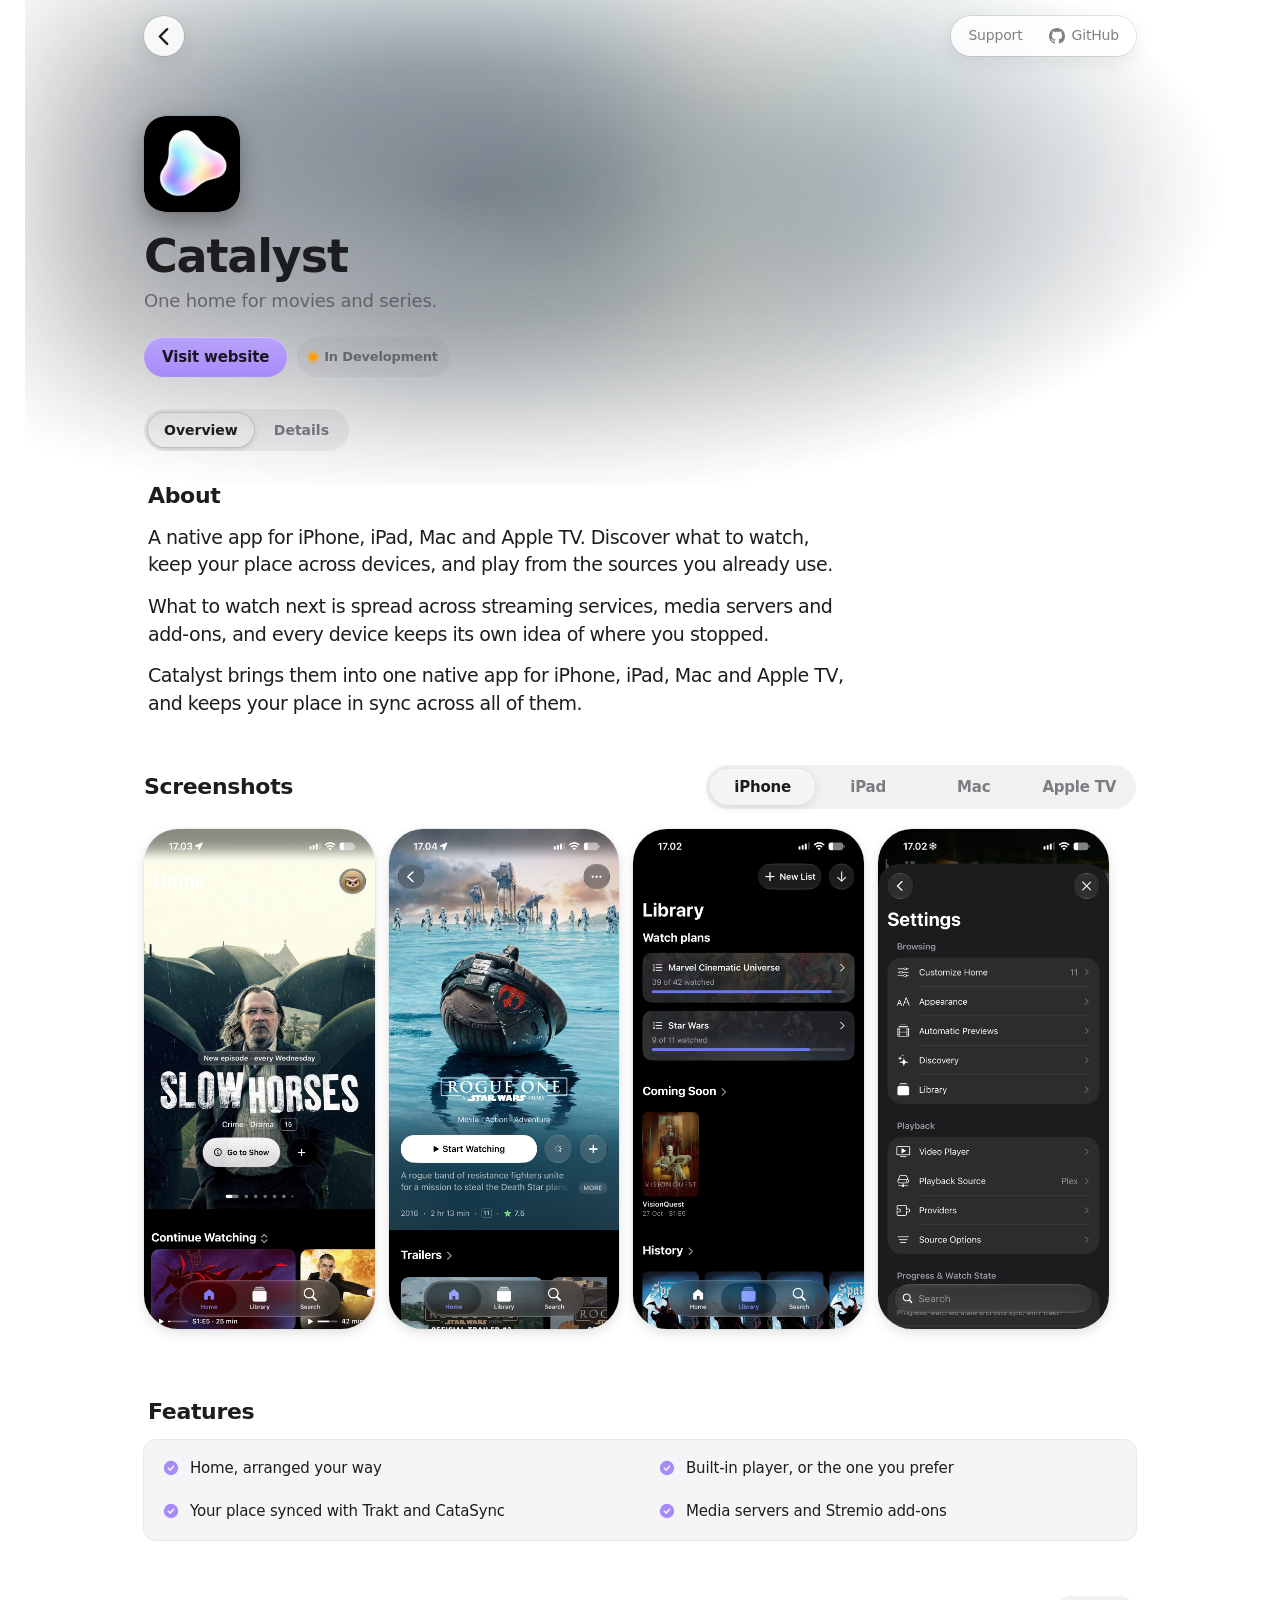
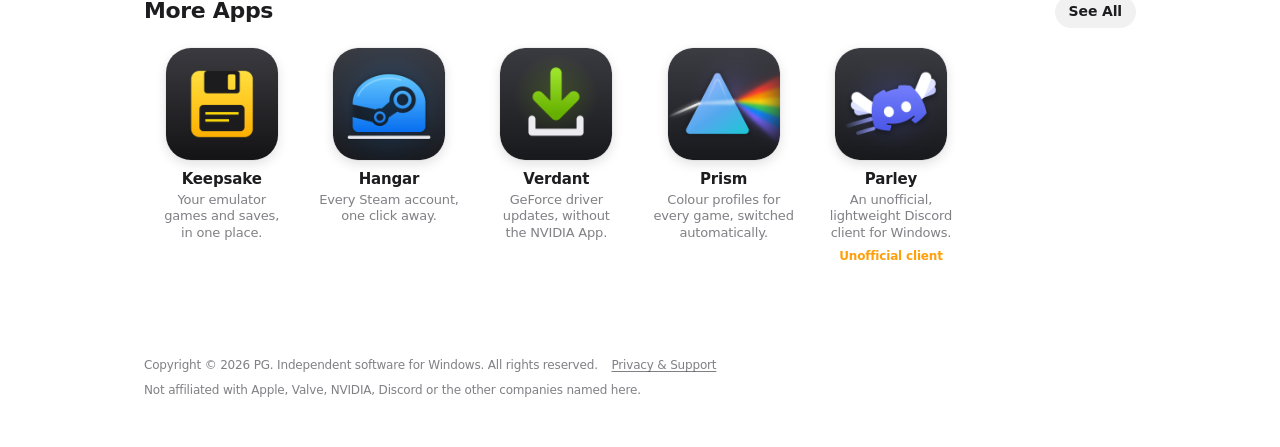
==== commit 667a0bce: "Build pages" ====
--- a/catalyst/index.html
+++ b/catalyst/index.html
@@ -21,8 +21,8 @@
   <meta name="theme-color" content="#141416" media="(prefers-color-scheme: dark)">
   <link rel="icon" href="/assets/icons/catalyst.png">
   <link rel="apple-touch-icon" href="/assets/icons/catalyst.png">
-  <link rel="stylesheet" href="/styles.css?v=46ef44a0bf">
-  <script src="/app.js?v=cf9ea209e9" defer></script>
+  <link rel="stylesheet" href="/styles.css?v=0995abc4d6">
+  <script src="/app.js?v=2407d3d8c5" defer></script>
 </head>
 <body>
   <header class="bar" id="bar">
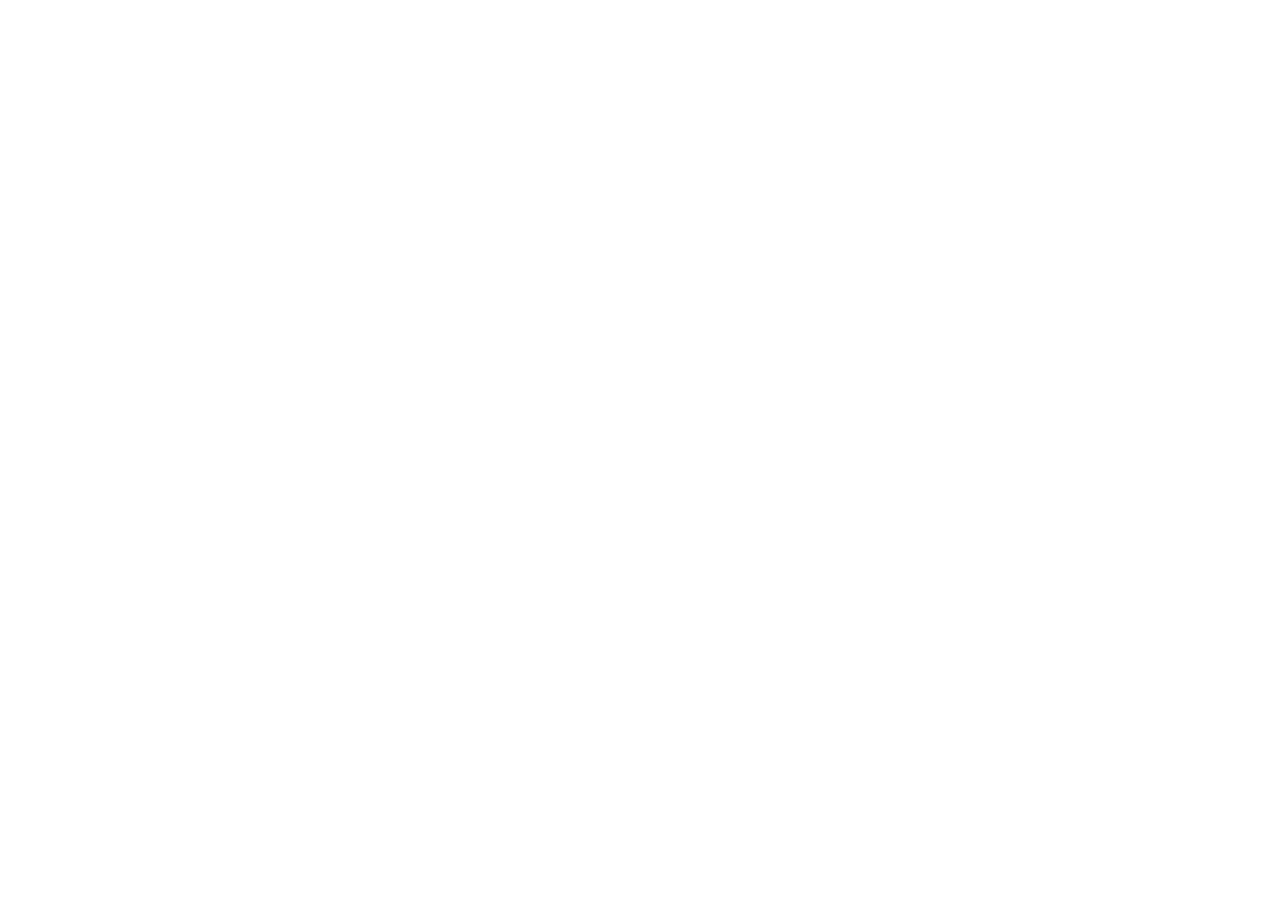
==== commit 073e2b4d: "Send Catalyst to its own website - Add a "redirect" setting to projects.json; Catalyst uses it - Eve" ====
--- a/catalyst/index.html
+++ b/catalyst/index.html
@@ -2,214 +2,13 @@
 <html lang="en">
 <head>
   <meta charset="utf-8">
-  <meta name="viewport" content="width=device-width, initial-scale=1, viewport-fit=cover">
-  <title>Catalyst — Movie &amp; TV App for iPhone, iPad, Mac and Apple TV</title>
-  <meta name="description" content="A native app for iPhone, iPad, Mac and Apple TV. Discover what to watch, keep your place across devices, and play from the sources you already use.">
-  <link rel="canonical" href="https://lilpatter.github.io/catalyst/">
-  <meta property="og:type" content="website">
-  <meta property="og:site_name" content="PG">
-  <meta property="og:title" content="Catalyst — Movie &amp; TV App for iPhone, iPad, Mac and Apple TV">
-  <meta property="og:description" content="A native app for iPhone, iPad, Mac and Apple TV. Discover what to watch, keep your place across devices, and play from the sources you already use.">
-  <meta property="og:image" content="https://lilpatter.github.io/assets/og/catalyst.png">
-  <meta property="og:image:width" content="1200">
-  <meta property="og:image:height" content="630">
-  <meta property="og:image:alt" content="Catalyst — Movie &amp; TV App for iPhone, iPad, Mac and Apple TV">
-  <meta property="og:url" content="https://lilpatter.github.io/catalyst/">
-  <meta name="twitter:card" content="summary_large_image">
-  <script type="application/ld+json">{"@context":"https://schema.org","@graph":[{"@type":"SoftwareApplication","name":"Catalyst","alternateName":"Movie & TV App for iPhone, iPad, Mac and Apple TV","description":"A native app for iPhone, iPad, Mac and Apple TV. Discover what to watch, keep your place across devices, and play from the sources you already use.","url":"https://lilpatter.github.io/catalyst/","image":"https://lilpatter.github.io/assets/icons/catalyst.png","operatingSystem":"iOS, iPadOS, macOS, tvOS","applicationCategory":"UtilitiesApplication","author":{"@type":"Organization","name":"PG","url":"https://lilpatter.github.io","sameAs":["https://github.com/lilpatter"]}}]}</script>
-  <meta name="theme-color" content="#ffffff" media="(prefers-color-scheme: light)">
-  <meta name="theme-color" content="#141416" media="(prefers-color-scheme: dark)">
-  <link rel="icon" href="/assets/icons/catalyst.png">
-  <link rel="apple-touch-icon" href="/assets/icons/catalyst.png">
-  <link rel="stylesheet" href="/styles.css?v=0995abc4d6">
-  <script src="/app.js?v=2407d3d8c5" defer></script>
+  <title>Catalyst</title>
+  <meta name="robots" content="noindex">
+  <link rel="canonical" href="https://catalystapp.pages.dev/">
+  <meta http-equiv="refresh" content="0; url=https://catalystapp.pages.dev/">
+  <script>location.replace("https://catalystapp.pages.dev/");</script>
 </head>
 <body>
-  <header class="bar" id="bar">
-    <div class="wrap bar-inner">
-      <a class="circle glass" href="/" aria-label="Back to Apps"><svg viewBox="0 0 12 20" aria-hidden="true"><path d="M10 2 2 10l8 8"/></svg></a>
-      <span class="bar-title glass" aria-hidden="true">
-        <img class="app-icon" src="/assets/icons/catalyst.png" alt="" width="32" height="32">Catalyst
-      </span>
-      <nav class="bar-links glass" aria-label="Sections">
-        <a href="/privacy/#support">Support</a>
-        <a href="https://github.com/lilpatter"><svg viewBox="0 0 16 16" aria-hidden="true"><path d="M8 0C3.58 0 0 3.58 0 8c0 3.54 2.29 6.53 5.47 7.59.4.07.55-.17.55-.38 0-.19-.01-.82-.01-1.49-2.01.37-2.53-.49-2.69-.94-.09-.23-.48-.94-.82-1.13-.28-.15-.68-.52-.01-.53.63-.01 1.08.58 1.23.82.72 1.21 1.87.87 2.33.66.07-.52.28-.87.51-1.07-1.78-.2-3.64-.89-3.64-3.95 0-.87.31-1.59.82-2.15-.08-.2-.36-1.02.08-2.12 0 0 .67-.21 2.2.82.64-.18 1.32-.27 2-.27.68 0 1.36.09 2 .27 1.53-1.04 2.2-.82 2.2-.82.44 1.1.16 1.92.08 2.12.51.56.82 1.27.82 2.15 0 3.07-1.87 3.75-3.65 3.95.29.25.54.73.54 1.48 0 1.07-.01 1.93-.01 2.2 0 .21.15.46.55.38A8.013 8.013 0 0016 8c0-4.42-3.58-8-8-8z"/></svg>GitHub</a>
-      </nav>
-    </div>
-  </header>
-  <main id="top">
-    <div class="wash" aria-hidden="true"><i></i><i></i><i></i></div>
-    <article class="wrap app-page" aria-labelledby="app-title" style="--accent:#a78bfa; --on-accent:rgba(0, 0, 0, 0.86)">
-      <header class="app-hero">
-        <img class="banner-blur" src="/assets/screens/catalyst/mac-home.jpg" alt="" aria-hidden="true" decoding="async">
-        <div class="banner-body">
-          <div class="tilt" data-tilt>
-            <div class="tilt-inner">
-              <img class="app-icon" src="/assets/icons/catalyst.png" alt="Catalyst app icon" width="96" height="96">
-              <span class="glare" aria-hidden="true"></span>
-            </div>
-          </div>
-          <h1 class="app-name" id="app-title" tabindex="-1">Catalyst</h1>
-          <p class="banner-text">One home for movies and series.</p>
-          <div class="banner-actions">
-            <a class="btn btn-filled" href="https://catalystapp.pages.dev/">Visit website</a>
-            <span class="status" data-status="in-development">In Development</span>
-          </div>
-          
-          
-        </div>
-      </header>
-
-      <div class="app-tabs" role="tablist" aria-label="Catalyst" hidden>
-        <button type="button" role="tab" id="tab-overview" aria-controls="panel-overview" aria-selected="true">Overview</button>
-        <button type="button" role="tab" id="tab-details" aria-controls="panel-details" aria-selected="false" tabindex="-1">Details</button>
-      </div>
-      <div class="tab-panel" id="panel-overview" role="tabpanel" aria-labelledby="tab-overview">
-      <section class="app-section" aria-labelledby="about-title">
-        <h2 class="title-2" id="about-title">About</h2>
-        <p class="app-desc">A native app for iPhone, iPad, Mac and Apple TV. Discover what to watch, keep your place across devices, and play from the sources you already use.</p>
-        <p class="app-desc app-story">What to watch next is spread across streaming services, media servers and add-ons, and every device keeps its own idea of where you stopped.</p>
-        <p class="app-desc app-story">Catalyst brings them into one native app for iPhone, iPad, Mac and Apple TV, and keeps your place in sync across all of them.</p>
-      </section>
-      <section class="app-section" aria-labelledby="shots-title">
-        <div class="section-head">
-          <h2 class="title-2" id="shots-title">Screenshots</h2>
-          <div class="segmented device-tabs" role="tablist" aria-label="Device">
-          <span class="segmented-thumb" style="width:calc((100% - 8px) / 4)"></span>
-          <button type="button" role="tab" id="tab-iphone" aria-controls="shots-iphone" aria-selected="true" aria-checked="true">iPhone</button>
-          <button type="button" role="tab" id="tab-ipad" aria-controls="shots-ipad" aria-selected="false" aria-checked="false">iPad</button>
-          <button type="button" role="tab" id="tab-mac" aria-controls="shots-mac" aria-selected="false" aria-checked="false">Mac</button>
-          <button type="button" role="tab" id="tab-apple-tv" aria-controls="shots-apple-tv" aria-selected="false" aria-checked="false">Apple TV</button>
-        </div>
-        </div>
-        
-        <div class="shot-row" id="shots-iphone" data-device="iphone" role="tabpanel" aria-labelledby="tab-iphone"  tabindex="0">
-          <figure class="shot"><img src="/assets/screens/catalyst/iphone-home.jpg" alt="Home on iPhone with Slow Horses in the hero, a new-episode badge, Go to Show, and Continue Watching above the tab bar." loading="lazy" decoding="async"></figure>
-          <figure class="shot"><img src="/assets/screens/catalyst/iphone-detail.jpg" alt="The page for Rogue One: A Star Wars Story on iPhone, with Start Watching, genres, synopsis, runtime, rating and trailers." loading="lazy" decoding="async"></figure>
-          <figure class="shot"><img src="/assets/screens/catalyst/iphone-library.jpg" alt="The Library on iPhone: watch plans for the Marvel Cinematic Universe and Star Wars, Coming Soon and History." loading="lazy" decoding="async"></figure>
-          <figure class="shot"><img src="/assets/screens/catalyst/iphone-settings.jpg" alt="Settings on iPhone: Customize Home, Appearance, Automatic Previews, Discovery and Library, Video Player, Playback Source and Providers." loading="lazy" decoding="async"></figure>
-        </div>
-        <div class="shot-row" id="shots-ipad" data-device="ipad" role="tabpanel" aria-labelledby="tab-ipad" hidden tabindex="0">
-          <figure class="shot"><img src="/assets/screens/catalyst/ipad-home.jpg" alt="Catalyst on iPad showing Nosferatu (1922), with the profile in the native sidebar and shelves of classic films." loading="lazy" decoding="async"></figure>
-          <figure class="shot"><img src="/assets/screens/catalyst/ipad-caligari.jpg" alt="Catalyst on iPad showing The Cabinet of Dr. Caligari (1920), with synopsis, playback controls, details and recommendations." loading="lazy" decoding="async"></figure>
-        </div>
-        <div class="shot-row" id="shots-mac" data-device="mac" role="tabpanel" aria-labelledby="tab-mac" hidden tabindex="0">
-          <figure class="shot"><img src="/assets/screens/catalyst/mac-home.jpg" alt="Home on Mac with Slow Horses in the hero, the sidebar with Downloads, Watch plans, Movies, TV Shows and custom lists." loading="lazy" decoding="async"></figure>
-          <figure class="shot"><img src="/assets/screens/catalyst/mac-detail.jpg" alt="The page for Project Hail Mary on Mac, with Rewatch, download and watched buttons, the cast, and a rating prompt." loading="lazy" decoding="async"></figure>
-          <figure class="shot"><img src="/assets/screens/catalyst/mac-year.jpg" alt="Your year in film on Mac: hours watched, films, viewings, repeat viewings and TV episodes, with a month-by-month chart." loading="lazy" decoding="async"></figure>
-        </div>
-        <div class="shot-row" id="shots-apple-tv" data-device="apple-tv" role="tabpanel" aria-labelledby="tab-apple-tv" hidden tabindex="0">
-          <figure class="shot"><img src="/assets/screens/catalyst/tv-home.jpg" alt="Home on Apple TV, scrolled to Continue Watching with resume progress, above the Streaming Services row." loading="lazy" decoding="async"></figure>
-          <figure class="shot"><img src="/assets/screens/catalyst/tv-detail.jpg" alt="The page for Sinners (2025) on Apple TV, with genres, synopsis, runtime, rating, cast and a Start Watching button." loading="lazy" decoding="async"></figure>
-          <figure class="shot"><img src="/assets/screens/catalyst/tv-library.jpg" alt="The Library on Apple TV: Marvel Cinematic Universe and Star Wars watch plans, Coming Soon and History." loading="lazy" decoding="async"></figure>
-        </div>
-        
-      </section>
-      <section class="app-section" aria-labelledby="features-title">
-        <h2 class="title-2" id="features-title">Features</h2>
-        <ul class="feature-grid">
-          <li class="feature">
-            <svg class="check" viewBox="0 0 20 20" aria-hidden="true"><path d="M10 2a8 8 0 1 1 0 16 8 8 0 0 1 0-16Zm3.4 5.3a.9.9 0 0 0-1.3.1L9.2 11 7.8 9.6a.9.9 0 1 0-1.3 1.3l2.1 2.1a.9.9 0 0 0 1.3-.1l3.6-4.4a.9.9 0 0 0-.1-1.2Z"/></svg>
-            <span>Home, arranged your way</span>
-          </li>
-          <li class="feature">
-            <svg class="check" viewBox="0 0 20 20" aria-hidden="true"><path d="M10 2a8 8 0 1 1 0 16 8 8 0 0 1 0-16Zm3.4 5.3a.9.9 0 0 0-1.3.1L9.2 11 7.8 9.6a.9.9 0 1 0-1.3 1.3l2.1 2.1a.9.9 0 0 0 1.3-.1l3.6-4.4a.9.9 0 0 0-.1-1.2Z"/></svg>
-            <span>Built-in player, or the one you prefer</span>
-          </li>
-          <li class="feature">
-            <svg class="check" viewBox="0 0 20 20" aria-hidden="true"><path d="M10 2a8 8 0 1 1 0 16 8 8 0 0 1 0-16Zm3.4 5.3a.9.9 0 0 0-1.3.1L9.2 11 7.8 9.6a.9.9 0 1 0-1.3 1.3l2.1 2.1a.9.9 0 0 0 1.3-.1l3.6-4.4a.9.9 0 0 0-.1-1.2Z"/></svg>
-            <span>Your place synced with Trakt and CataSync</span>
-          </li>
-          <li class="feature">
-            <svg class="check" viewBox="0 0 20 20" aria-hidden="true"><path d="M10 2a8 8 0 1 1 0 16 8 8 0 0 1 0-16Zm3.4 5.3a.9.9 0 0 0-1.3.1L9.2 11 7.8 9.6a.9.9 0 1 0-1.3 1.3l2.1 2.1a.9.9 0 0 0 1.3-.1l3.6-4.4a.9.9 0 0 0-.1-1.2Z"/></svg>
-            <span>Media servers and Stremio add-ons</span>
-          </li>
-        </ul>
-      </section>
-      </div>
-      <div class="tab-panel" id="panel-details" role="tabpanel" aria-labelledby="tab-details">
-      <section class="app-section" aria-labelledby="info-title">
-        <h2 class="title-2" id="info-title">Information</h2>
-        <div class="info-columns">
-          <div class="list">
-          <div class="row info-row"><span class="row-body">Developer</span><span class="row-detail">PG</span></div>
-          <div class="row info-row"><span class="row-body">Built With</span><span class="row-detail">Swift</span></div>
-          <div class="row info-row"><span class="row-body">Source</span><span class="row-detail">Closed source</span></div>
-          </div>
-          <div>
-            <div class="list">
-            <a class="row has-glyph" href="https://catalystapp.pages.dev/">
-            <span class="glyph" style="--tint:var(--blue)"><svg viewBox="0 0 20 20" aria-hidden="true"><path d="M10 2.5a7.5 7.5 0 1 0 0 15 7.5 7.5 0 0 0 0-15Zm4.9 6.7h-2.3a12 12 0 0 0-1-4.4 5.9 5.9 0 0 1 3.3 4.4ZM10 4.2c.6.8 1.3 2.5 1.5 5H8.5c.2-2.5.9-4.2 1.5-5ZM8.4 4.8a12 12 0 0 0-1 4.4H5.1a5.9 5.9 0 0 1 3.3-4.4ZM5.1 10.8h2.3c.1 1.7.5 3.2 1 4.4a5.9 5.9 0 0 1-3.3-4.4Zm4.9 5c-.6-.8-1.3-2.5-1.5-5h3c-.2 2.5-.9 4.2-1.5 5Zm1.6-.6c.5-1.2.9-2.7 1-4.4h2.3a5.9 5.9 0 0 1-3.3 4.4Z"/></svg></span>
-            <span class="row-body row-title">Website</span>
-            <span class="row-detail"></span>
-            <svg class="chevron" viewBox="0 0 8 13" aria-hidden="true"><path d="M1.5 1.5 6.5 6.5 1.5 11.5"/></svg>
-          </a>
-            </div>
-            
-          </div>
-        </div>
-      </section>
-      </div>
-    </article>
-
-    <section class="section wrap" aria-labelledby="more-title">
-      <div class="section-head">
-        <h2 class="title-2" id="more-title">More Apps</h2>
-        <a class="btn btn-plain" href="/">See All</a>
-      </div>
-      <ul class="app-grid">
-        <li data-families="Windows">
-          <a class="app-tile" href="/keepsake/">
-            <img class="app-icon" src="/assets/icons/keepsake.png" alt="" width="112" height="112">
-            <h3 class="tile-name">Keepsake</h3>
-            <span class="tile-tagline">Your emulator games and saves, in one place.</span>
-          </a>
-        </li>
-        <li data-families="Windows">
-          <a class="app-tile" href="/hangar/">
-            <img class="app-icon" src="/assets/icons/hangar.png" alt="" width="112" height="112">
-            <h3 class="tile-name">Hangar</h3>
-            <span class="tile-tagline">Every Steam account, one click away.</span>
-          </a>
-        </li>
-        <li data-families="Windows">
-          <a class="app-tile" href="/verdant/">
-            <img class="app-icon" src="/assets/icons/verdant.png" alt="" width="112" height="112">
-            <h3 class="tile-name">Verdant</h3>
-            <span class="tile-tagline">GeForce driver updates, without the NVIDIA App.</span>
-          </a>
-        </li>
-        <li data-families="Windows">
-          <a class="app-tile" href="/prism/">
-            <img class="app-icon" src="/assets/icons/prism.png" alt="" width="112" height="112">
-            <h3 class="tile-name">Prism</h3>
-            <span class="tile-tagline">Colour profiles for every game, switched automatically.</span>
-          </a>
-        </li>
-        <li data-families="Windows">
-          <a class="app-tile" href="/parley/">
-            <img class="app-icon" src="/assets/icons/parley.png" alt="" width="112" height="112">
-            <h3 class="tile-name">Parley</h3>
-            <span class="tile-tagline">An unofficial, lightweight Discord client for Windows.</span><span class="tile-badge is-warn">Unofficial client</span>
-          </a>
-        </li>
-      </ul>
-    </section>
-  </main>
-  <dialog class="palette" id="palette" aria-label="Search">
-    <div class="palette-field">
-      <svg viewBox="0 0 20 20" aria-hidden="true"><path d="M8.5 3a5.5 5.5 0 0 1 4.4 8.8l3.6 3.7a.9.9 0 0 1-1.3 1.3l-3.7-3.6A5.5 5.5 0 1 1 8.5 3Zm0 1.8a3.7 3.7 0 1 0 0 7.4 3.7 3.7 0 0 0 0-7.4Z"/></svg>
-      <input id="palette-input" type="search" placeholder="Search apps and actions" autocomplete="off" spellcheck="false" role="combobox" aria-expanded="true" aria-controls="palette-results">
-      <kbd>esc</kbd>
-    </div>
-    <ul class="palette-results" id="palette-results" role="listbox"></ul>
-  </dialog>
-  <script type="application/json" id="apps-data">[{"id":"keepsake","name":"Keepsake","tagline":"Your emulator games and saves, in one place.","icon":"/assets/icons/keepsake.png","platforms":["Windows"],"links":[{"label":"Download","url":"https://github.com/lilpatter/keepsake/releases/latest","kind":"download"}]},{"id":"catalyst","name":"Catalyst","tagline":"One home for movies and series.","icon":"/assets/icons/catalyst.png","platforms":["iOS","iPadOS","macOS","tvOS"],"links":[{"label":"Visit website","url":"https://catalystapp.pages.dev/","kind":"website"}]},{"id":"hangar","name":"Hangar","tagline":"Every Steam account, one click away.","icon":"/assets/icons/hangar.png","platforms":["Windows"],"links":[{"label":"Download","url":"https://github.com/lilpatter/hangar/releases/latest","kind":"download"}]},{"id":"verdant","name":"Verdant","tagline":"GeForce driver updates, without the NVIDIA App.","icon":"/assets/icons/verdant.png","platforms":["Windows"],"links":[{"label":"Download","url":"https://github.com/lilpatter/verdant/releases/latest","kind":"download"}]},{"id":"prism","name":"Prism","tagline":"Colour profiles for every game, switched automatically.","icon":"/assets/icons/prism.png","platforms":["Windows"],"links":[{"label":"Download","url":"https://github.com/lilpatter/prism/releases/latest","kind":"download"}]},{"id":"parley","name":"Parley","tagline":"An unofficial, lightweight Discord client for Windows.","icon":"/assets/icons/parley.png","platforms":["Windows"],"links":[{"label":"Download","url":"https://github.com/lilpatter/parley/releases/latest","kind":"download"}]}]</script>
-  <footer class="footer">
-    <div class="wrap footer-inner">
-      <span>Copyright © 2026 PG. Independent software for Windows. All rights reserved. <a class="footer-link" href="/privacy/">Privacy &amp; Support</a></span>
-      <span>Not affiliated with Apple, Valve, NVIDIA, Discord or the other companies named here.</span>
-    </div>
-  </footer>
+  <p>Catalyst has its own website: <a href="https://catalystapp.pages.dev/">https://catalystapp.pages.dev/</a></p>
 </body>
 </html>
